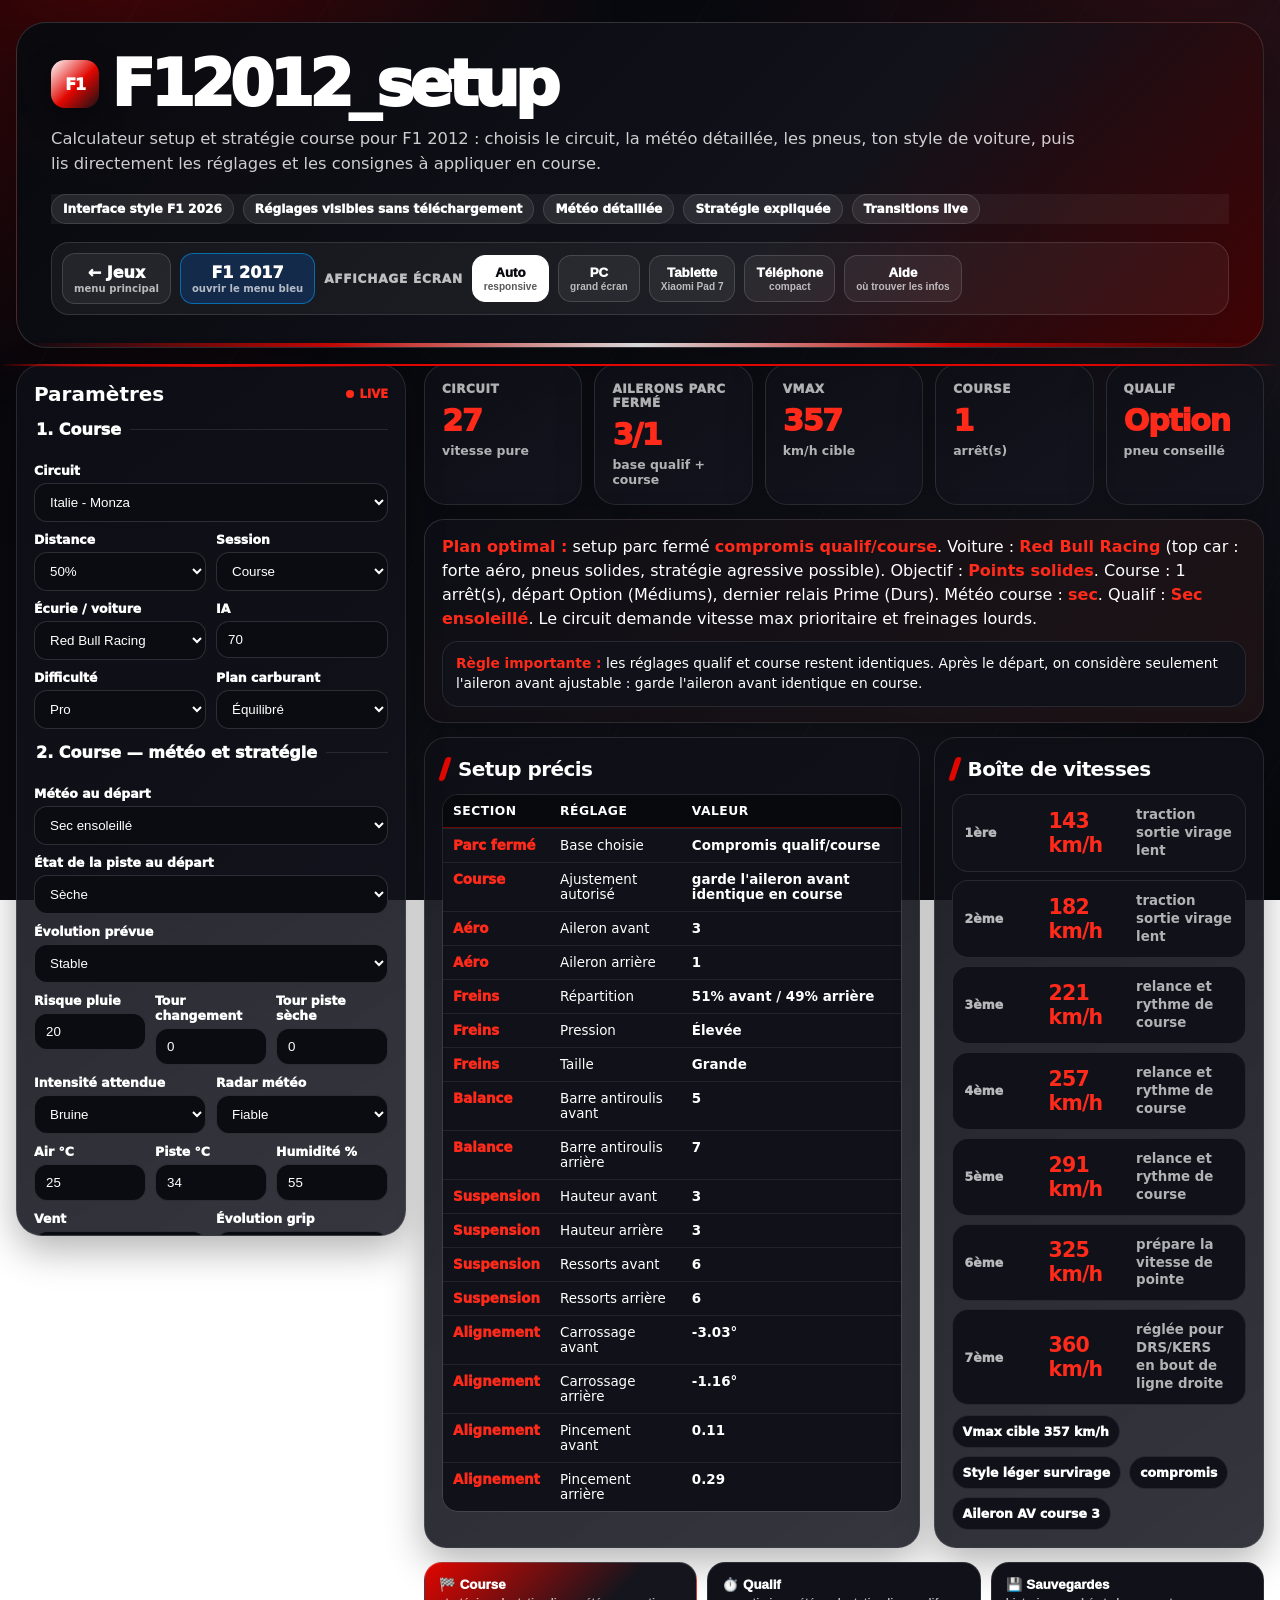
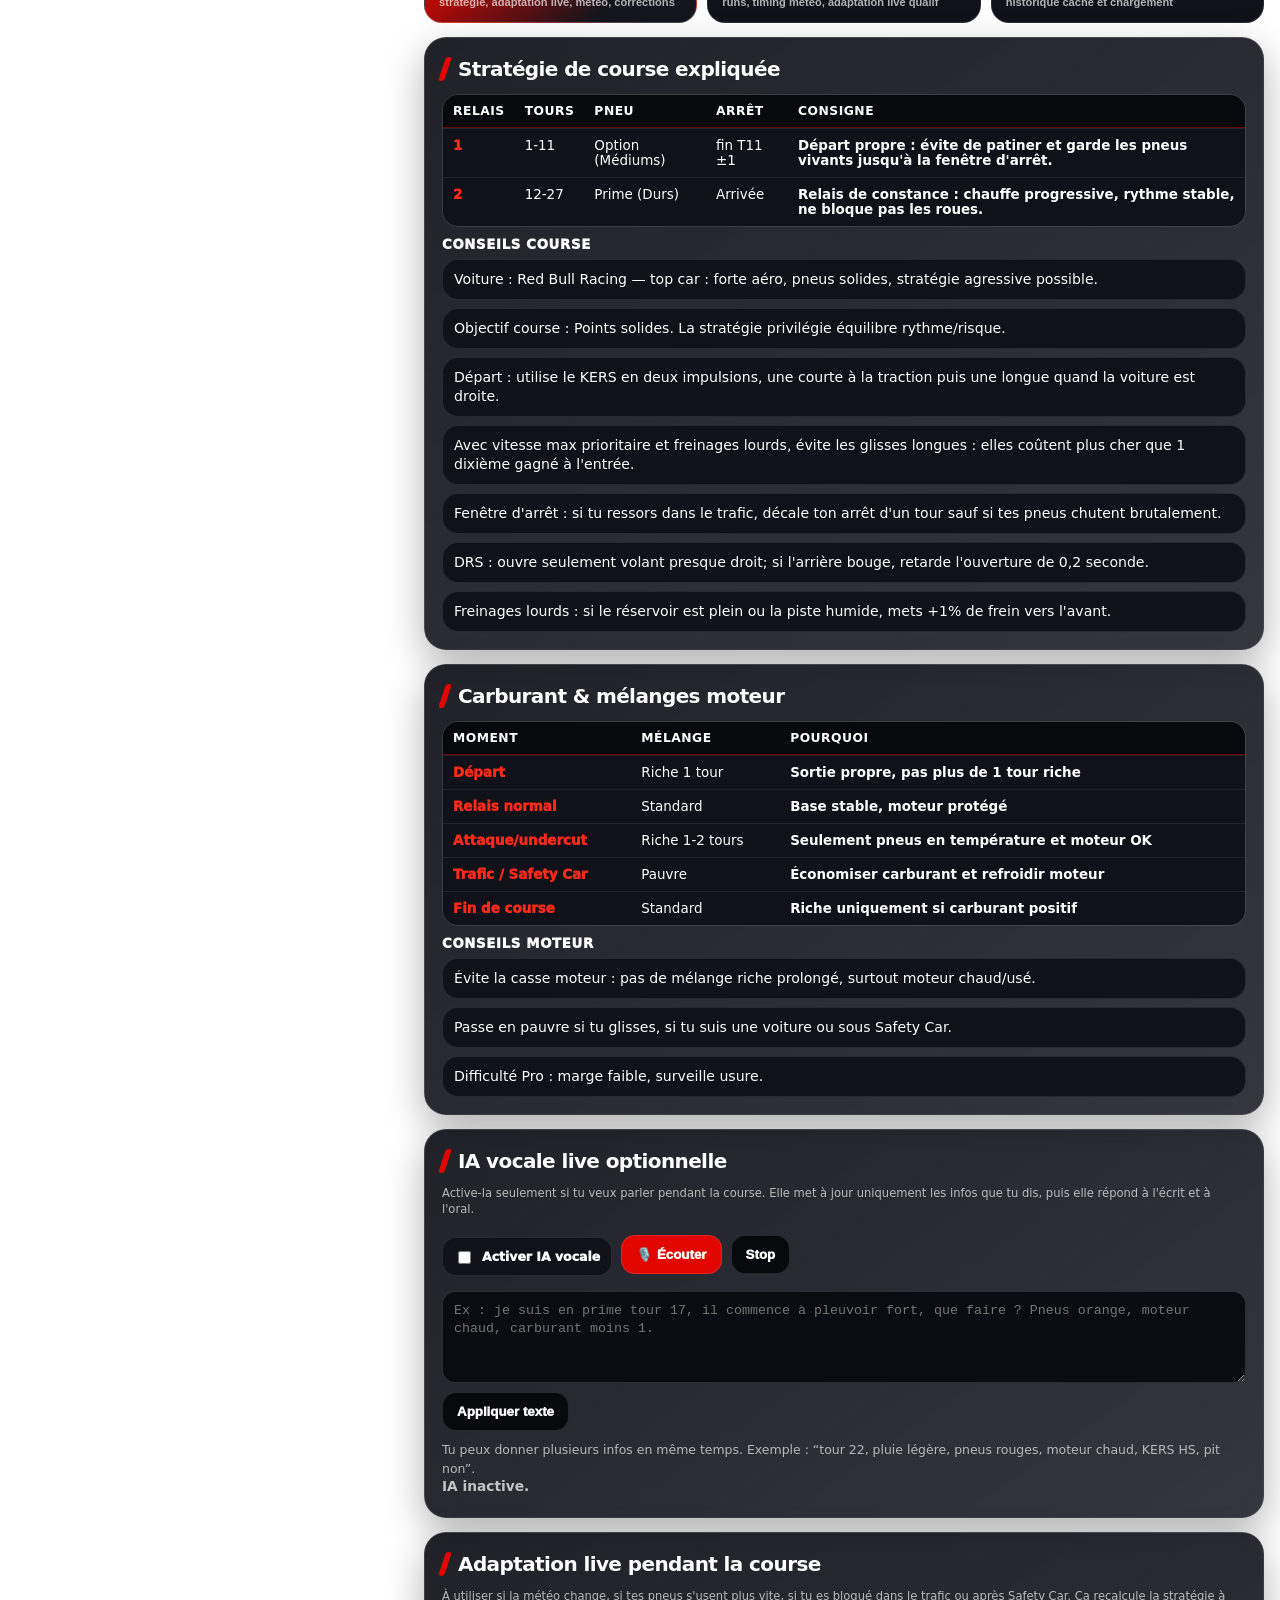
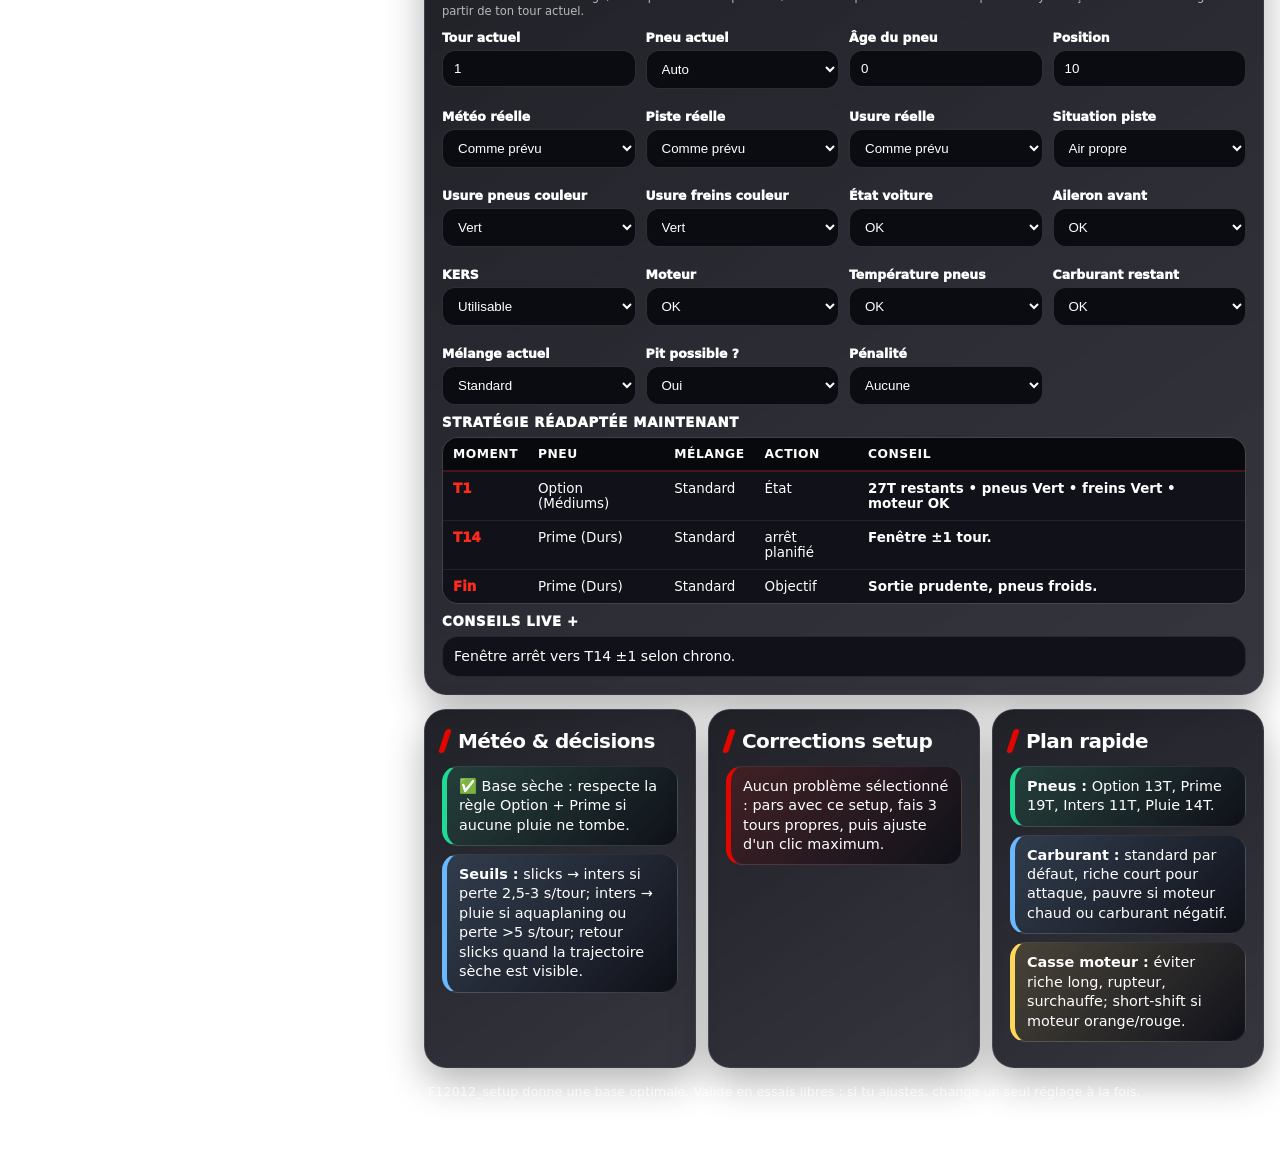
==== f1-2012.html @ 9369f11e "Add F1 2017 setup menu and game selector Co-authored-by: arena-agent <297053741+arena-agent@users.no" ====
<!doctype html>
<html lang="fr">
<head>
  <meta charset="utf-8" />
  <meta name="viewport" content="width=device-width, initial-scale=1" />
  <title>F12012_setup</title>
  <style>
    :root{
      --f1-red:#e10600;--f1-red-2:#ff1e00;--f1-black:#15151e;--f1-carbon:#1f2029;
      --f1-silver:#f3f4f6;--f1-white:#ffffff;--f1-ink:#15151e;--f1-muted:#69707d;
      --f1-blue:#00a3ff;--f1-green:#00d084;--f1-yellow:#ffd23f;--line:rgba(21,21,30,.13);
      --shadow:0 24px 70px rgba(21,21,30,.14);--radius:22px;
    }
    *{box-sizing:border-box}
    html{scroll-behavior:smooth}
    body{
      margin:0;font-family:Inter,ui-sans-serif,system-ui,"Segoe UI",Arial,sans-serif;color:var(--f1-ink);
      background:
        radial-gradient(circle at 10% 0%,rgba(225,6,0,.20),transparent 34rem),
        radial-gradient(circle at 100% 8%,rgba(0,163,255,.10),transparent 28rem),
        linear-gradient(180deg,#fbfbfc 0%,#f2f3f6 48%,#ffffff 100%);
      overflow-x:hidden;
    }
    body:before{
      content:"";position:fixed;inset:0;pointer-events:none;z-index:-1;opacity:.45;
      background-image:linear-gradient(120deg,transparent 0 45%,rgba(21,21,30,.04) 45% 45.8%,transparent 45.8% 100%);
      background-size:140px 140px;animation:gridShift 18s linear infinite;
    }
    @keyframes gridShift{to{background-position:280px 140px}}
    @keyframes fadeUp{from{opacity:0;transform:translateY(16px)}to{opacity:1;transform:translateY(0)}}
    @keyframes redSweep{0%{transform:translateX(-110%) skewX(-18deg)}55%,100%{transform:translateX(210%) skewX(-18deg)}}
    @keyframes pulseGlow{0%,100%{box-shadow:0 0 0 rgba(225,6,0,0)}50%{box-shadow:0 0 38px rgba(225,6,0,.25)}}
    header{max-width:1420px;margin:22px auto 16px;padding:0 16px;animation:fadeUp .55s ease both}
    .hero{
      position:relative;overflow:hidden;border-radius:30px;padding:32px 34px;color:#fff;background:
        linear-gradient(135deg,rgba(21,21,30,.99),rgba(31,32,41,.96) 52%,rgba(225,6,0,.94));
      border:1px solid rgba(255,255,255,.16);box-shadow:var(--shadow);
    }
    .hero:before{content:"";position:absolute;top:-40%;bottom:-40%;width:34%;left:0;background:linear-gradient(90deg,transparent,rgba(255,255,255,.18),transparent);animation:redSweep 5s ease-in-out infinite}
    .hero:after{content:"";position:absolute;inset:auto 24px 20px auto;width:260px;height:86px;border-radius:999px;background:rgba(255,255,255,.07);filter:blur(12px)}
    .title-line{display:flex;align-items:center;gap:12px;flex-wrap:wrap;position:relative;z-index:1}
    .logo-mark{width:48px;height:48px;border-radius:14px;background:linear-gradient(135deg,#fff,var(--f1-red));display:grid;place-items:center;color:var(--f1-black);font-weight:1000;letter-spacing:-.08em;box-shadow:0 10px 26px rgba(0,0,0,.25)}
    h1{margin:0;font-size:clamp(2rem,5vw,4.4rem);letter-spacing:-.075em;line-height:.92;font-weight:1000}
    .hero p{position:relative;z-index:1;margin:12px 0 0;max-width:1030px;color:rgba(255,255,255,.78);line-height:1.55;font-size:1.02rem}
    .badges{position:relative;z-index:1;display:flex;gap:9px;flex-wrap:wrap;margin-top:18px}.badge{padding:7px 11px;border-radius:999px;background:rgba(255,255,255,.10);border:1px solid rgba(255,255,255,.18);font-size:.76rem;font-weight:950;backdrop-filter:blur(10px)}.screen-controls{position:relative;z-index:1;display:flex;align-items:center;gap:9px;flex-wrap:wrap;margin-top:18px;padding:10px;border-radius:18px;background:rgba(255,255,255,.08);border:1px solid rgba(255,255,255,.16);backdrop-filter:blur(12px)}.screen-label{font-size:.76rem;font-weight:1000;color:rgba(255,255,255,.72);text-transform:uppercase;letter-spacing:.06em}.screen-btn{border:1px solid rgba(255,255,255,.18);background:rgba(255,255,255,.10);color:#fff;border-radius:13px;padding:9px 11px;font-weight:1000;cursor:pointer;transition:transform .2s ease,background .2s ease,border-color .2s ease}.screen-btn:hover{transform:translateY(-2px);background:rgba(255,255,255,.18)}.screen-btn.active{background:#fff;color:var(--f1-black);border-color:#fff}.screen-btn small{display:block;font-size:.63rem;font-weight:850;color:inherit;opacity:.68;margin-top:1px}
    main{max-width:1420px;margin:0 auto 42px;padding:0 16px;display:grid;grid-template-columns:390px 1fr;gap:18px}
    aside,.card{background:rgba(255,255,255,.86);border:1px solid var(--line);box-shadow:0 18px 48px rgba(21,21,30,.08);backdrop-filter:blur(18px);animation:fadeUp .65s ease both}
    aside{border-radius:26px;padding:17px;position:sticky;top:14px;align-self:start;max-height:calc(100vh - 28px);overflow:auto;scrollbar-width:thin}
    .aside-head{display:flex;align-items:center;justify-content:space-between;gap:10px;margin-bottom:8px}.aside-head h2{margin:0;font-size:1.25rem}.live-dot{display:inline-flex;align-items:center;gap:6px;font-size:.72rem;font-weight:1000;color:var(--f1-red)}.live-dot:before{content:"";width:8px;height:8px;border-radius:50%;background:var(--f1-red);animation:pulseGlow 1.4s ease infinite}
    fieldset{border:0;border-top:1px solid var(--line);margin:14px 0 0;padding:14px 0 0}legend{font-weight:1000;padding-right:9px;color:var(--f1-black)}
    label{display:block;font-size:.78rem;font-weight:950;margin:10px 0 5px;color:#2d2f39}.hint{font-size:.72rem;color:var(--f1-muted);margin-top:5px;line-height:1.35}
    select,textarea,input[type=number],input[type=text],input[type=range]{width:100%;border:1px solid var(--line);background:#fff;color:var(--f1-ink);border-radius:13px;padding:10px 11px;outline:none;transition:border-color .2s,box-shadow .2s,transform .2s}
    select:focus,input:focus{border-color:var(--f1-red);box-shadow:0 0 0 4px rgba(225,6,0,.10)}
    select:hover,textarea:hover,input[type=number]:hover,input[type=text]:hover{transform:translateY(-1px)}
    input[type=range]{padding:0;accent-color:var(--f1-red)}input[type=checkbox]{accent-color:var(--f1-red);transform:translateY(1px)}
    .row2{display:grid;grid-template-columns:1fr 1fr;gap:10px}.row3{display:grid;grid-template-columns:1fr 1fr 1fr;gap:9px}.checkline{display:flex;gap:8px;align-items:flex-start;margin:7px 0;font-weight:700;color:#3d414e}.content{display:grid;gap:14px}.metrics{display:grid;grid-template-columns:repeat(5,minmax(0,1fr));gap:12px}.card{border-radius:var(--radius);padding:17px;transition:transform .28s ease,box-shadow .28s ease,border-color .28s ease}.card:hover{transform:translateY(-3px);box-shadow:0 24px 62px rgba(21,21,30,.11);border-color:rgba(225,6,0,.22)}
    .metric{min-height:116px}.metric .k{font-size:.75rem;color:var(--f1-muted);font-weight:1000;text-transform:uppercase;letter-spacing:.04em}.metric .v{font-size:2.15rem;line-height:1;margin-top:10px;color:var(--f1-red);font-weight:1000;letter-spacing:-.05em}.metric .s{font-size:.78rem;color:var(--f1-muted);margin-top:6px;font-weight:800}
    h2.section-title{display:flex;align-items:center;gap:10px;margin:2px 0 13px;font-size:1.25rem;letter-spacing:-.03em}.slash{height:24px;width:6px;border-radius:99px;background:var(--f1-red);transform:skewX(-18deg)}
    .summary{border-radius:20px;padding:15px 17px;background:linear-gradient(135deg,#ffffff,#fff5f4);border:1px solid rgba(225,6,0,.18);box-shadow:0 14px 38px rgba(225,6,0,.08);line-height:1.5}.summary b{color:var(--f1-red)}
    .two-col{display:grid;grid-template-columns:1.2fr .8fr;gap:14px}.three-col{display:grid;grid-template-columns:repeat(3,1fr);gap:12px}
    table{width:100%;border-collapse:separate;border-spacing:0;overflow:hidden;border-radius:16px;border:1px solid var(--line);font-size:.9rem}th{background:var(--f1-black);color:#fff;text-align:left;padding:11px 12px;font-size:.77rem;text-transform:uppercase;letter-spacing:.04em}td{background:#fff;padding:11px 12px;border-top:1px solid var(--line);vertical-align:top}td:last-child{font-weight:900}.section-cell{font-weight:1000;color:var(--f1-red)}
    .gear-list{display:grid;gap:8px}.gear-line{display:grid;grid-template-columns:74px 1fr 1.25fr;gap:10px;align-items:center;padding:11px 12px;border-radius:16px;background:linear-gradient(90deg,#fff,#f8f8fa);border:1px solid var(--line);transition:transform .22s ease,border-color .22s ease}.gear-line:hover{transform:translateX(5px);border-color:rgba(225,6,0,.28)}.gear-line .rapport{font-size:.78rem;color:var(--f1-muted);font-weight:1000}.gear-line b{font-size:1.28rem;color:var(--f1-red);letter-spacing:-.04em}.gear-line small{color:var(--f1-muted);font-weight:850;line-height:1.35}.parc-note{margin-top:10px;padding:12px 13px;border-radius:16px;background:#fff5f4;border:1px solid rgba(225,6,0,.18);font-size:.86rem;line-height:1.45}.parc-note b{color:var(--f1-red)}
    .box{border-radius:16px;padding:12px 14px;margin:8px 0;line-height:1.45;border:1px solid transparent}.ok{background:#ecfdf5;border-color:rgba(0,208,132,.22);border-left:5px solid var(--f1-green)}.warn{background:#fff8e5;border-color:rgba(255,210,63,.35);border-left:5px solid var(--f1-yellow)}.danger{background:#fff1f2;border-color:rgba(225,6,0,.18);border-left:5px solid var(--f1-red)}.info{background:#eef7ff;border-color:rgba(0,163,255,.18);border-left:5px solid var(--f1-blue)}
    .pill-row{display:flex;flex-wrap:wrap;gap:8px;margin-top:10px}.pill{display:inline-flex;align-items:center;gap:7px;padding:8px 10px;border-radius:999px;background:#fff;border:1px solid var(--line);font-size:.78rem;font-weight:1000}.phrase-list{display:grid;gap:8px}.phrase{padding:12px 13px;border-radius:16px;background:#fff;border:1px solid var(--line);line-height:1.45;transition:transform .22s ease}.phrase:hover{transform:translateX(4px);border-color:rgba(225,6,0,.28)}.mini-title{font-size:.83rem;color:var(--f1-muted);font-weight:1000;text-transform:uppercase;letter-spacing:.05em;margin:12px 0 8px}.btn-row{display:flex;flex-wrap:wrap;gap:9px;margin:12px 0}.btn{border:0;border-radius:14px;padding:11px 14px;background:var(--f1-black);color:#fff;font-weight:1000;cursor:pointer;transition:transform .2s ease,box-shadow .2s ease,background .2s ease}.btn:hover{transform:translateY(-2px);box-shadow:0 12px 28px rgba(21,21,30,.18)}.btn-red{background:var(--f1-red)}.btn-light{background:#fff;color:var(--f1-black);border:1px solid var(--line)}.history-list{display:grid;gap:9px;margin-top:10px}.history-item{display:grid;grid-template-columns:1fr auto;gap:10px;align-items:center;padding:12px 13px;border-radius:16px;background:#fff;border:1px solid var(--line);transition:transform .22s ease,border-color .22s ease}.history-item:hover{transform:translateX(4px);border-color:rgba(225,6,0,.28)}.history-title{font-weight:1000}.history-meta{font-size:.76rem;color:var(--f1-muted);margin-top:3px}.history-actions{display:flex;gap:7px;flex-wrap:wrap}.mini-btn{border:1px solid var(--line);background:#fff;border-radius:11px;padding:8px 10px;font-weight:950;cursor:pointer}.mini-btn:hover{border-color:rgba(225,6,0,.35);color:var(--f1-red)}.save-status{min-height:20px;font-size:.82rem;font-weight:900;color:var(--f1-green)}.live-grid{display:grid;grid-template-columns:repeat(4,1fr);gap:10px}.footer{color:var(--f1-muted);font-size:.8rem;padding:2px 4px 18px}.hide{display:none!important}
    body.screen-tablet header,body.screen-tablet main{max-width:980px}body.screen-tablet main{grid-template-columns:320px 1fr}body.screen-tablet aside{top:10px}body.screen-tablet .metrics{grid-template-columns:repeat(2,1fr)}body.screen-tablet .two-col,body.screen-tablet .three-col{grid-template-columns:1fr}body.screen-tablet .live-grid{grid-template-columns:1fr 1fr}body.screen-tablet table{display:block;overflow-x:auto}body.screen-phone header,body.screen-phone main{max-width:430px}body.screen-phone header{margin-top:10px;padding:0 9px}body.screen-phone .hero{border-radius:22px;padding:22px 18px}body.screen-phone h1{font-size:2.2rem}body.screen-phone .hero p{font-size:.92rem}body.screen-phone main{grid-template-columns:1fr;padding:0 9px;gap:12px}body.screen-phone aside{position:static;max-height:none;border-radius:22px;padding:13px}body.screen-phone .metrics{grid-template-columns:1fr}body.screen-phone .row2,body.screen-phone .row3,body.screen-phone .live-grid{grid-template-columns:1fr}body.screen-phone .two-col,body.screen-phone .three-col{grid-template-columns:1fr}body.screen-phone table{display:block;overflow-x:auto}body.screen-phone .gear-line{grid-template-columns:58px 1fr}body.screen-phone .gear-line small{grid-column:1 / -1}body.screen-phone .screen-controls{align-items:stretch}body.screen-phone .screen-btn{flex:1 1 46%}@media(max-width:1120px){main{grid-template-columns:1fr}aside{position:static;max-height:none}.metrics{grid-template-columns:repeat(2,1fr)}.two-col,.three-col{grid-template-columns:1fr}.gear-line{grid-template-columns:62px 1fr}.live-grid{grid-template-columns:1fr 1fr}.history-item{grid-template-columns:1fr}}


    /* === Smooth F1-inspired performance skin: noir/carbone + accents rouges maîtrisés === */
    :root{
      --f1-red:#e10600;--f1-red-2:#ff2a1a;--f1-black:#07080d;--f1-carbon:#12131b;
      --f1-silver:#d7dbe6;--f1-white:#ffffff;--f1-ink:#ffffff;--f1-muted:rgba(255,255,255,.70);
      --f1-blue:#6ab8ff;--f1-green:#20d994;--f1-yellow:#ffd75a;--line:rgba(255,255,255,.12);
      --shadow:0 14px 38px rgba(0,0,0,.30);--radius:22px;
    }
    *{scrollbar-color:rgba(255,255,255,.30) rgba(255,255,255,.06)}
    body{
      color:#fff;
      background:
        radial-gradient(circle at 10% -8%,rgba(225,6,0,.28),transparent 30rem),
        radial-gradient(circle at 92% 0%,rgba(225,6,0,.12),transparent 28rem),
        linear-gradient(135deg,#05060a 0%,#0b0c12 44%,#14151d 72%,#07080d 100%);
      background-attachment:fixed;
    }
    body:before{
      z-index:0;opacity:.14;animation:none;
      background:
        linear-gradient(120deg,transparent 0 46%,rgba(255,255,255,.08) 46.4% 46.8%,transparent 47.2%),
        linear-gradient(90deg,rgba(225,6,0,.08),transparent 38%,rgba(0,0,0,.16));
      background-size:190px 190px,100% 100%;
    }
    body:after{display:none!important;content:none!important}
    header,main{position:relative;z-index:1}
    header,aside,.card{animation:none!important}
    .hero{
      background:linear-gradient(135deg,rgba(8,9,14,.98),rgba(18,19,27,.96) 62%,rgba(70,0,0,.88));
      border:1px solid rgba(255,255,255,.14);
      box-shadow:0 18px 48px rgba(0,0,0,.34);
    }
    .hero:before{animation:none!important;top:auto;left:0;right:0;bottom:0;width:100%;height:4px;background:linear-gradient(90deg,transparent,#e10600,#fff,#e10600,transparent);opacity:.85;transform:none!important}
    .hero:after{display:none}
    .hero p{color:rgba(255,255,255,.80)}
    h1{color:#fff;text-shadow:none}.logo-mark{background:linear-gradient(135deg,#fff,#e10600 54%,#111217);color:#fff;box-shadow:0 10px 28px rgba(0,0,0,.34)}
    .badges,.screen-controls{background:rgba(255,255,255,.05);border-color:rgba(255,255,255,.12);backdrop-filter:none}.badge{background:rgba(255,255,255,.07);border-color:rgba(255,255,255,.12);backdrop-filter:none}.screen-btn{background:rgba(255,255,255,.06);border-color:rgba(255,255,255,.14);color:#fff}.screen-btn.active{background:#fff;color:#08090d;border-color:#fff}
    aside,.card{
      color:#fff;background:linear-gradient(145deg,rgba(14,15,22,.92),rgba(20,21,30,.86));
      border:1px solid rgba(255,255,255,.11);box-shadow:var(--shadow);backdrop-filter:none;overflow:hidden;
    }
    .card:hover{transform:none;box-shadow:0 16px 42px rgba(0,0,0,.34);border-color:rgba(255,255,255,.16)}
    .card:before,aside:before{content:"";position:absolute;inset:0 0 auto 0;height:2px;background:linear-gradient(90deg,transparent,rgba(225,6,0,.88),transparent);pointer-events:none}
    .aside-head h2,legend,label,h2.section-title,.mini-title,.history-title{color:#fff}.hint,.metric .k,.metric .s,.history-meta,.footer,.gear-line small{color:rgba(255,255,255,.68)}.checkline{color:rgba(255,255,255,.84)}
    fieldset{border-top-color:rgba(255,255,255,.10)}
    select,textarea,input[type=number],input[type=text],input[type=range]{background:#0b0c12;color:#fff;border-color:rgba(255,255,255,.14);box-shadow:none}
    select option{background:#0b0c12;color:#fff}input::placeholder{color:rgba(255,255,255,.45)}select:focus,input:focus{border-color:rgba(225,6,0,.75);box-shadow:0 0 0 3px rgba(225,6,0,.14)}select:hover,textarea:hover,input[type=number]:hover,input[type=text]:hover{transform:none}
    .metric .v{color:#ff2a1a;text-shadow:none}.summary{color:#fff;background:linear-gradient(135deg,rgba(14,15,22,.94),rgba(33,20,22,.82));border-color:rgba(255,255,255,.12);box-shadow:var(--shadow)}.summary b,.section-cell,.gear-line b,.parc-note b{color:#ff2a1a}
    table{border-color:rgba(255,255,255,.10)}th{background:#08090d;color:#fff;border-bottom:1px solid rgba(225,6,0,.45)}td{background:#101119;color:#fff;border-top:1px solid rgba(255,255,255,.08)}td:last-child{color:#fff}
    .gear-line,.phrase,.history-item,.pill,.mini-btn,.parc-note{background:#101119;border-color:rgba(255,255,255,.10);color:#fff}.gear-line:hover,.phrase:hover,.history-item:hover{transform:none;border-color:rgba(225,6,0,.30);box-shadow:none}
    .box{color:#fff;background:#101119;border-color:rgba(255,255,255,.10)}.ok{background:linear-gradient(135deg,rgba(32,217,148,.14),#101119);border-left-color:var(--f1-green)}.warn{background:linear-gradient(135deg,rgba(255,215,90,.14),#101119);border-left-color:var(--f1-yellow)}.danger{background:linear-gradient(135deg,rgba(225,6,0,.15),#101119);border-left-color:var(--f1-red)}.info{background:linear-gradient(135deg,rgba(106,184,255,.14),#101119);border-left-color:var(--f1-blue)}
    .btn{background:#08090d;border:1px solid rgba(255,255,255,.12);box-shadow:none}.btn:hover{transform:none;box-shadow:none}.btn-red{background:#e10600}.btn-light{background:#fff;color:#08090d}.mini-btn{background:#11121a}.mini-btn:hover{color:#fff;border-color:rgba(225,6,0,.35)}
    .live-dot{color:#ff2a1a}.live-dot:before{background:#ff2a1a;animation:none!important}.slash{background:#e10600}.save-status{color:#20d994}
    aside{overflow-y:auto!important;overflow-x:hidden!important;scrollbar-width:thin}
    aside::-webkit-scrollbar{width:8px}
    aside::-webkit-scrollbar-track{background:rgba(255,255,255,.05);border-radius:999px}
    aside::-webkit-scrollbar-thumb{background:rgba(255,255,255,.22);border-radius:999px}
    aside::-webkit-scrollbar-thumb:hover{background:rgba(225,6,0,.45)}
    .section-tabs{display:grid;grid-template-columns:repeat(3,1fr);gap:10px}
    .detail-tab{border:1px solid rgba(255,255,255,.12);background:#101119;color:#fff;border-radius:18px;padding:14px;text-align:left;cursor:pointer;font-weight:1000;transition:border-color .18s ease,background .18s ease}
    .detail-tab:hover{border-color:rgba(225,6,0,.35)}
    .detail-tab.active{background:linear-gradient(135deg,#e10600,#14151d 68%);border-color:rgba(255,255,255,.20)}
    .detail-tab small{display:block;margin-top:4px;color:rgba(255,255,255,.68);font-weight:800}
    .detail-section{display:grid;gap:14px}
    .detail-section.hidden{display:none}
    .help-modal{position:fixed;inset:0;z-index:50;display:grid;place-items:center;padding:18px;background:rgba(0,0,0,.64)}
    .help-modal.hidden{display:none}
    .help-panel{width:min(980px,96vw);max-height:88vh;overflow:auto;border-radius:24px;background:#0e0f16;border:1px solid rgba(255,255,255,.16);box-shadow:0 28px 90px rgba(0,0,0,.55);padding:18px}
    .help-head{display:flex;align-items:center;justify-content:space-between;gap:12px;margin-bottom:12px}.help-head h2{margin:0;color:#fff}.help-close{border:1px solid rgba(255,255,255,.14);background:#151620;color:#fff;border-radius:12px;padding:9px 12px;font-weight:1000;cursor:pointer}
    .help-tabs{display:flex;flex-wrap:wrap;gap:8px;margin-bottom:12px}.help-tab{border:1px solid rgba(255,255,255,.12);background:#101119;color:#fff;border-radius:999px;padding:9px 11px;font-weight:950;cursor:pointer}.help-tab.active{background:#e10600;border-color:#e10600}
    .help-content{display:grid;gap:10px}.help-content h3{margin:6px 0;color:#fff}.help-content ul{margin:0;padding-left:20px}.help-content li{margin:7px 0;color:rgba(255,255,255,.84);line-height:1.45}
    @keyframes bgFlow{0%{background-position:0 0,0 0}100%{background-position:220px 140px,0 0}}
    body:before{animation:bgFlow 26s linear infinite!important}
    table{font-size:.84rem}th,td{padding:9px 10px}.phrase{padding:10px 11px;font-size:.88rem;line-height:1.35}.box{padding:10px 12px;font-size:.9rem;line-height:1.35}.mini-title{margin:10px 0 7px}.metric{min-height:98px}.metric .v{font-size:1.9rem}
    .voice-controls{display:flex;flex-wrap:wrap;gap:9px;align-items:center;margin:10px 0}.voice-toggle{display:flex;gap:8px;align-items:center;padding:9px 11px;border-radius:14px;background:#101119;border:1px solid rgba(255,255,255,.10);font-weight:950}.voice-input{flex:1 1 100%;min-height:92px;resize:vertical;line-height:1.35}.voice-status{min-height:22px;color:rgba(255,255,255,.72);font-size:.86rem;font-weight:800}.voice-log{display:grid;gap:8px}.voice-msg{padding:10px 11px;border-radius:14px;background:#101119;border:1px solid rgba(255,255,255,.10);font-size:.9rem;line-height:1.35}.voice-msg b{color:#ff2a1a}.voice-examples{font-size:.78rem;color:rgba(255,255,255,.66);line-height:1.45}
    .game-nav{text-decoration:none;display:inline-block;text-align:center}.game-nav-blue{border-color:rgba(0,163,255,.55);background:rgba(0,112,255,.20)}
    @media (prefers-reduced-motion: reduce){*,*::before,*::after{animation:none!important;transition:none!important;scroll-behavior:auto!important}}

  </style>
</head>
<body>
<header>
  <div class="hero">
    <div class="title-line"><div class="logo-mark">F1</div><h1>F12012_setup</h1></div>
    <p>Calculateur setup et stratégie course pour F1 2012 : choisis le circuit, la météo détaillée, les pneus, ton style de voiture, puis lis directement les réglages et les consignes à appliquer en course.</p>
    <div class="badges"><span class="badge">Interface style F1 2026</span><span class="badge">Réglages visibles sans téléchargement</span><span class="badge">Météo détaillée</span><span class="badge">Stratégie expliquée</span><span class="badge">Transitions live</span></div>
    <div class="screen-controls" id="screenControls">
      <a class="screen-btn game-nav" href="index.html">← Jeux<small>menu principal</small></a>
      <a class="screen-btn game-nav game-nav-blue" href="f1-2017.html">F1 2017<small>ouvrir le menu bleu</small></a>
      <span class="screen-label">Affichage écran</span>
      <button class="screen-btn" type="button" data-screen="auto">Auto<small>responsive</small></button>
      <button class="screen-btn" type="button" data-screen="pc">PC<small>grand écran</small></button>
      <button class="screen-btn" type="button" data-screen="tablet">Tablette<small>Xiaomi Pad 7</small></button>
      <button class="screen-btn" type="button" data-screen="phone">Téléphone<small>compact</small></button>
      <button class="screen-btn" id="helpOpen" type="button">Aide<small>où trouver les infos</small></button>
    </div>
  </div>
</header>
<main>
  <aside>
    <div class="aside-head"><h2>Paramètres</h2><span class="live-dot">LIVE</span></div>
    <fieldset><legend>1. Course</legend>
      <label for="circuit">Circuit</label><select id="circuit"></select>
      <div class="row2"><div><label for="distance">Distance</label><select id="distance"><option value="25">25%</option><option value="50" selected>50%</option><option value="100">100%</option></select></div><div><label for="session">Session</label><select id="session"><option>Course</option><option>Qualif + Course</option><option>Carrière</option><option>En ligne</option></select></div></div>
      <div class="row2"><div><label for="team">Écurie / voiture</label><select id="team"><option>Red Bull Racing</option><option>McLaren</option><option>Ferrari</option><option>Mercedes AMG</option><option>Lotus F1 Team</option><option>Force India</option><option>Sauber</option><option>Toro Rosso</option><option>Williams</option><option>Caterham</option><option>HRT</option><option>Marussia</option></select></div><div><label for="ai">IA</label><input id="ai" type="number" min="0" max="110" value="70"></div></div>
      <div class="row2"><div><label for="difficulty">Difficulté</label><select id="difficulty"><option>Facile</option><option>Intermédiaire</option><option selected>Pro</option><option>Légende</option></select></div><div><label for="fuelPlanMode">Plan carburant</label><select id="fuelPlanMode"><option>Équilibré</option><option>Attaque départ</option><option>Économie carburant</option><option>Attaque fin de course</option></select></div></div>
    </fieldset>
    <fieldset><legend>2. Course — météo et stratégie</legend>
      <label for="weather">Météo au départ</label><select id="weather"><option>Sec ensoleillé</option><option>Sec couvert</option><option>Variable / menaçant</option><option>Bruine</option><option>Pluie légère</option><option>Pluie moyenne</option><option>Pluie forte</option></select>
      <label for="trackState">État de la piste au départ</label><select id="trackState"><option>Sèche</option><option>Verte / froide</option><option>Humide hors trajectoire</option><option>Humide</option><option>Très humide</option><option>Détrempée</option></select>
      <label for="evolution">Évolution prévue</label><select id="evolution"><option>Stable</option><option>Pluie arrive</option><option>Pluie s'intensifie</option><option>Pluie faiblit</option><option>Pluie s'arrête</option><option>Séchage progressif</option><option>Averses intermittentes</option></select>
      <div class="row3"><div><label for="rain">Risque pluie</label><input id="rain" type="number" min="0" max="100" value="20"></div><div><label for="changeLap">Tour changement</label><input id="changeLap" type="number" min="0" value="0"></div><div><label for="dryLap">Tour piste sèche</label><input id="dryLap" type="number" min="0" value="0"></div></div>
      <div class="row2"><div><label for="intensity">Intensité attendue</label><select id="intensity"><option>Bruine</option><option>Pluie légère</option><option>Pluie moyenne</option><option>Pluie forte</option></select></div><div><label for="radar">Radar météo</label><select id="radar"><option>Fiable</option><option>Incertain</option><option>Averses locales</option><option>Fort risque Safety Car</option></select></div></div>
      <div class="row3"><div><label for="air">Air °C</label><input id="air" type="number" min="5" max="45" value="25"></div><div><label for="track">Piste °C</label><input id="track" type="number" min="10" max="62" value="34"></div><div><label for="humidity">Humidité %</label><input id="humidity" type="number" min="0" max="100" value="55"></div></div>
      <div class="row2"><div><label for="wind">Vent</label><select id="wind"><option>Faible</option><option>Moyen</option><option>Fort / rafales</option></select></div><div><label for="trackEvolution">Évolution grip</label><select id="trackEvolution"><option>Normale</option><option>Se gomme vite</option><option>Piste sale</option><option>Se refroidit</option><option>Surchauffe pneus</option></select></div></div>
      <label for="raceObjective">Objectif de course</label><select id="raceObjective"><option>Victoire / attaque maximale</option><option>Podium</option><option selected>Points solides</option><option>Remonter le peloton</option><option>Finir sans risque</option><option>Économiser pneus et moteur</option></select>
    </fieldset>
    <fieldset><legend>3. Qualifs — météo et stratégie</legend>
      <label for="qualifFormat">Format qualif</label><select id="qualifFormat"><option>Q1 / Q2 / Q3</option><option>Session courte</option><option>Pas de qualif</option></select>
      <label for="setupPriority">Parc fermé — priorité du setup</label><select id="setupPriority"><option>Course prioritaire</option><option selected>Compromis qualif/course</option><option>Qualif prioritaire</option></select>
      <div class="hint">Le setup est identique entre qualif et course. Après le départ, seul l'aileron avant est considéré modifiable.</div>
      <label for="qWeather">Météo qualif</label><select id="qWeather"><option>Sec ensoleillé</option><option>Sec couvert</option><option>Variable / menaçant</option><option>Bruine</option><option>Pluie légère</option><option>Pluie moyenne</option><option>Pluie forte</option></select>
      <label for="qTrackState">État piste qualif</label><select id="qTrackState"><option>Sèche</option><option>Verte / froide</option><option>Humide hors trajectoire</option><option>Humide</option><option>Très humide</option><option>Détrempée</option></select>
      <label for="qEvolution">Évolution qualif</label><select id="qEvolution"><option>Stable</option><option>Pluie arrive</option><option>Pluie s'intensifie</option><option>Pluie faiblit</option><option>Pluie s'arrête</option><option>Séchage progressif</option><option>Averses intermittentes</option></select>
      <div class="row3"><div><label for="qRain">Risque pluie</label><input id="qRain" type="number" min="0" max="100" value="20"></div><div><label for="qTrack">Piste °C</label><input id="qTrack" type="number" min="10" max="62" value="34"></div><div><label for="qHumidity">Humidité %</label><input id="qHumidity" type="number" min="0" max="100" value="55"></div></div>
      <div class="row2"><div><label for="qTyreMode">Gestion pneus qualif</label><select id="qTyreMode"><option>Chrono maximum</option><option>Économiser un train</option><option>Départ course prioritaire</option></select></div><div><label for="qObjective">Objectif qualif</label><select id="qObjective"><option>Pole / meilleur chrono</option><option>Passer en sécurité</option><option>Préserver pneus course</option></select></div></div>
    </fieldset>
    <fieldset><legend>4. Pneus course</legend>
      <div class="row2"><div><label for="optionTyre">Option</label><select id="optionTyre"><option>Super-tendres</option><option>Tendres</option><option>Médiums</option><option>Durs</option></select></div><div><label for="primeTyre">Prime</label><select id="primeTyre"><option>Super-tendres</option><option>Tendres</option><option>Médiums</option><option>Durs</option></select></div></div>
      <div class="row2"><div><label for="startTyre">Pneu de départ course</label><select id="startTyre"><option>Auto</option><option>Option</option><option>Prime</option><option>Intermédiaires</option><option>Pluie</option></select></div><div><label for="wear">Usure course observée</label><select id="wear"><option>Faible</option><option selected>Normale</option><option>Forte</option><option>Très forte</option></select></div></div>
      <div class="row2"><div><label for="axis">Usure surtout</label><select id="axis"><option>Équilibrée</option><option>Avant</option><option>Arrière</option></select></div><div><label for="target">Objectif relais</label><select id="target"><option>Rythme pur</option><option selected>Équilibre</option><option>Économiser pneus</option></select></div></div>
    </fieldset>
    <fieldset><legend>5. Style voiture</legend>
      <label for="over">Survirage : <span id="overLabel"></span></label><input id="over" type="range" min="-3" max="3" value="1">
      <label for="aeroBias">Vitesse max ↔ Appui : <span id="aeroLabel"></span></label><input id="aeroBias" type="range" min="-5" max="5" value="0">
      <label for="aggr">Agressivité stratégie : <span id="aggrLabel"></span></label><input id="aggr" type="range" min="0" max="10" value="6">
      <label class="checkline"><input id="stableBraking" type="checkbox" checked> Je veux une voiture stable au freinage</label>
      <label class="checkline"><input id="abs" type="checkbox" checked> ABS activé</label>
      <label class="checkline"><input id="tc" type="checkbox" checked> Contrôle traction activé</label>
    </fieldset>
    <fieldset><legend>6. Problèmes à corriger</legend>
      <label class="checkline"><input class="problem" type="checkbox" value="Sous-virage entrée/milieu de virage"> Sous-virage entrée/milieu</label>
      <label class="checkline"><input class="problem" type="checkbox" value="Survirage en sortie"> Survirage en sortie</label>
      <label class="checkline"><input class="problem" type="checkbox" value="Arrière instable au freinage"> Arrière instable au freinage</label>
      <label class="checkline"><input class="problem" type="checkbox" value="Blocage roues avant"> Blocage roues avant</label>
      <label class="checkline"><input class="problem" type="checkbox" value="Manque de vitesse max"> Manque de vitesse max</label>
      <label class="checkline"><input class="problem" type="checkbox" value="Pneus arrière trop chauds"> Pneus arrière trop chauds</label>
      <label class="checkline"><input class="problem" type="checkbox" value="Pneus avant trop chauds"> Pneus avant trop chauds</label>
      <label class="checkline"><input class="problem" type="checkbox" value="Voiture molle / lente en changements d'appui"> Voiture molle</label>
    </fieldset>
  </aside>
  <section class="content">
    <div class="metrics" id="metrics"></div>
    <div class="summary" id="summary"></div>
    <div class="two-col">
      <div class="card"><h2 class="section-title"><span class="slash"></span>Setup précis</h2><div id="setupTable"></div></div>
      <div class="card"><h2 class="section-title"><span class="slash"></span>Boîte de vitesses</h2><div id="gearBox"></div><div class="pill-row" id="setupPills"></div></div>
    </div>
    <div class="section-tabs" id="detailTabs">
      <button class="detail-tab active" type="button" data-detail="course">🏁 Course<small>stratégie, adaptation live, météo, corrections</small></button>
      <button class="detail-tab" type="button" data-detail="qualif">⏱️ Qualif<small>runs, timing météo, adaptation live qualif</small></button>
      <button class="detail-tab" type="button" data-detail="saves">💾 Sauvegardes<small>historique caché et chargement</small></button>
    </div>
    <div id="courseSection" class="detail-section">
      <div class="card"><h2 class="section-title"><span class="slash"></span>Stratégie de course expliquée</h2><div id="strategyTable"></div><div class="mini-title">Conseils course</div><div class="phrase-list" id="racePhrases"></div></div>
      <div class="card"><h2 class="section-title"><span class="slash"></span>Carburant & mélanges moteur</h2><div id="fuelPlan"></div><div class="mini-title">Conseils moteur</div><div class="phrase-list" id="fuelPhrases"></div></div>
      <div class="card">
        <h2 class="section-title"><span class="slash"></span>IA vocale live optionnelle</h2>
        <div class="hint">Active-la seulement si tu veux parler pendant la course. Elle met à jour uniquement les infos que tu dis, puis elle répond à l'écrit et à l'oral.</div>
        <div class="voice-controls">
          <label class="voice-toggle"><input id="voiceEnabled" type="checkbox"> Activer IA vocale</label>
          <button class="btn btn-red" id="voiceListenBtn" type="button">🎙️ Écouter</button>
          <button class="btn" id="voiceStopBtn" type="button">Stop</button>
        </div>
        <div class="voice-controls">
          <textarea id="voiceText" class="voice-input" rows="3" placeholder="Ex : je suis en prime tour 17, il commence à pleuvoir fort, que faire ? Pneus orange, moteur chaud, carburant moins 1."></textarea>
          <button class="btn" id="voiceApplyBtn" type="button">Appliquer texte</button>
        </div>
        <div class="voice-examples">Tu peux donner plusieurs infos en même temps. Exemple : “tour 22, pluie légère, pneus rouges, moteur chaud, KERS HS, pit non”.</div>
        <div class="voice-status" id="voiceStatus">IA inactive.</div>
        <div class="voice-log" id="voiceLog"></div>
      </div>
      <div class="card">
        <h2 class="section-title"><span class="slash"></span>Adaptation live pendant la course</h2>
        <div class="hint">À utiliser si la météo change, si tes pneus s'usent plus vite, si tu es bloqué dans le trafic ou après Safety Car. Ça recalcule la stratégie à partir de ton tour actuel.</div>
        <div class="live-grid">
          <div><label for="liveLap">Tour actuel</label><input id="liveLap" type="number" min="1" value="1"></div>
          <div><label for="liveTyre">Pneu actuel</label><select id="liveTyre"><option>Auto</option><option>Option</option><option>Prime</option><option>Intermédiaires</option><option>Pluie</option></select></div>
          <div><label for="liveTyreAge">Âge du pneu</label><input id="liveTyreAge" type="number" min="0" value="0"></div>
          <div><label for="livePosition">Position</label><input id="livePosition" type="number" min="1" max="24" value="10"></div>
          <div><label for="liveWeather">Météo réelle</label><select id="liveWeather"><option>Comme prévu</option><option>Sec ensoleillé</option><option>Sec couvert</option><option>Variable / menaçant</option><option>Bruine</option><option>Pluie légère</option><option>Pluie moyenne</option><option>Pluie forte</option></select></div>
          <div><label for="liveTrackState">Piste réelle</label><select id="liveTrackState"><option>Comme prévu</option><option>Sèche</option><option>Verte / froide</option><option>Humide hors trajectoire</option><option>Humide</option><option>Très humide</option><option>Détrempée</option></select></div>
          <div><label for="liveWear">Usure réelle</label><select id="liveWear"><option>Comme prévu</option><option>Faible</option><option>Normale</option><option>Forte</option><option>Très forte</option></select></div>
          <div><label for="liveTraffic">Situation piste</label><select id="liveTraffic"><option>Air propre</option><option>Bloqué dans le trafic</option><option>Défense derrière</option><option>Safety Car / VSC</option></select></div>
          <div><label for="liveTyreColor">Usure pneus couleur</label><select id="liveTyreColor"><option>Vert</option><option>Jaune</option><option>Orange</option><option>Rouge</option></select></div>
          <div><label for="liveBrakeColor">Usure freins couleur</label><select id="liveBrakeColor"><option>Vert</option><option>Jaune</option><option>Orange</option><option>Rouge</option></select></div>
          <div><label for="liveCarState">État voiture</label><select id="liveCarState"><option>OK</option><option>Léger dégât</option><option>Instable</option><option>Dégât important</option></select></div>
          <div><label for="liveFrontWing">Aileron avant</label><select id="liveFrontWing"><option>OK</option><option>Léger dégât</option><option>Cassé côté gauche</option><option>Cassé côté droit</option><option>Très abîmé</option></select></div>
          <div><label for="liveKers">KERS</label><select id="liveKers"><option>Utilisable</option><option>Faible / intermittent</option><option>HS</option></select></div>
          <div><label for="liveEngine">Moteur</label><select id="liveEngine"><option>OK</option><option>Chaud</option><option>Usé</option><option>Critique</option></select></div>
          <div><label for="liveTyreTemp">Température pneus</label><select id="liveTyreTemp"><option>Froide</option><option selected>OK</option><option>Chaude</option><option>Surchauffe</option></select></div>
          <div><label for="liveFuelDelta">Carburant restant</label><select id="liveFuelDelta"><option>+2 tours ou plus</option><option selected>OK</option><option>Limite</option><option>-1 tour</option><option>-2 tours ou pire</option></select></div>
          <div><label for="liveFuelMix">Mélange actuel</label><select id="liveFuelMix"><option>Pauvre</option><option selected>Standard</option><option>Riche</option></select></div>
          <div><label for="liveCanPit">Pit possible ?</label><select id="liveCanPit"><option selected>Oui</option><option>Non</option></select></div>
          <div><label for="livePenalty">Pénalité</label><select id="livePenalty"><option>Aucune</option><option>Drive-through</option><option>Stop & Go</option><option>Temps ajouté</option></select></div>
        </div>
        <div class="mini-title">Stratégie réadaptée maintenant</div>
        <div id="liveStrategy"></div>
      </div>
      <div class="three-col">
        <div class="card"><h2 class="section-title"><span class="slash"></span>Météo & décisions</h2><div id="weatherAdvice"></div></div>
        <div class="card"><h2 class="section-title"><span class="slash"></span>Corrections setup</h2><div id="corrections"></div></div>
        <div class="card"><h2 class="section-title"><span class="slash"></span>Plan rapide</h2><div id="quickPlan"></div></div>
      </div>
    </div>
    <div id="qualifSection" class="detail-section hidden">
      <div class="card"><h2 class="section-title"><span class="slash"></span>Stratégie qualif expliquée</h2><div id="qualifTable"></div><div class="mini-title">Phrases à suivre en qualif</div><div class="phrase-list" id="qualifPhrases"></div></div>
      <div class="card">
        <h2 class="section-title"><span class="slash"></span>Adaptation live pendant les qualifs</h2>
        <div class="hint">Si la piste sèche, si la pluie arrive, si tu es limite élimination ou si le trafic change, cette section recalcule le timing du run qualif.</div>
        <div class="live-grid">
          <div><label for="liveQSession">Séance actuelle</label><select id="liveQSession"><option>Q1</option><option>Q2</option><option>Q3</option><option>Run court</option></select></div>
          <div><label for="liveQMinutes">Minutes restantes</label><input id="liveQMinutes" type="number" min="0" max="20" value="8"></div>
          <div><label for="liveQPosition">Position</label><input id="liveQPosition" type="number" min="1" max="24" value="10"></div>
          <div><label for="liveQStatus">Statut</label><select id="liveQStatus"><option>En sécurité</option><option>Limite élimination</option><option>Éliminé provisoire</option><option>Objectif pole</option></select></div>
          <div><label for="liveQWeather">Météo réelle qualif</label><select id="liveQWeather"><option>Comme prévu</option><option>Sec ensoleillé</option><option>Sec couvert</option><option>Variable / menaçant</option><option>Bruine</option><option>Pluie légère</option><option>Pluie moyenne</option><option>Pluie forte</option></select></div>
          <div><label for="liveQTrackState">Piste réelle qualif</label><select id="liveQTrackState"><option>Comme prévu</option><option>Sèche</option><option>Verte / froide</option><option>Humide hors trajectoire</option><option>Humide</option><option>Très humide</option><option>Détrempée</option></select></div>
          <div><label for="liveQTrend">Tendance piste</label><select id="liveQTrend"><option>Stable</option><option>Piste s'améliore</option><option>Pluie imminente</option><option>Drapeau jaune / trafic</option><option>Dernière chance</option></select></div>
          <div><label for="liveQTyres">Trains Option neufs</label><input id="liveQTyres" type="number" min="0" max="4" value="2"></div>
        </div>
        <div class="mini-title">Plan live qualif</div>
        <div id="liveQualifStrategy"></div>
      </div>
    </div>
    <div id="savesSection" class="detail-section hidden">
      <div class="card">
        <h2 class="section-title"><span class="slash"></span>Sauvegardes & historique</h2>
        <div class="hint">Cet onglet garde tes stratégies dans le navigateur. Rien à télécharger : tu peux sauvegarder, charger ou supprimer une stratégie directement ici.</div>
        <div class="btn-row">
          <input id="strategyName" type="text" placeholder="Nom de sauvegarde ex : Monza pluie T18" />
          <button class="btn btn-red" id="saveStrategyBtn" type="button">Sauvegarder la stratégie actuelle</button>
        </div>
        <div class="save-status" id="saveStatus"></div>
        <div class="mini-title">Historique sauvegardé sur ce navigateur</div>
        <div id="historyList" class="history-list"></div>
      </div>
    </div>
    <div class="footer">F12012_setup donne une base optimale. Valide en essais libres : si tu ajustes, change un seul réglage à la fois.</div>
  </section>
</main>
<div id="helpModal" class="help-modal hidden" aria-hidden="true">
  <div class="help-panel">
    <div class="help-head"><h2>❓ Aide — où trouver les infos dans F1 2012</h2><button class="help-close" id="helpClose" type="button">Fermer</button></div>
    <div class="help-tabs" id="helpTabs"></div>
    <div class="help-content" id="helpContent"></div>
  </div>
</div>
<script>
const circuits = {
  "Australie - Melbourne":{laps:58,profile:"mixte",fw:6,rw:7,top:322,stress:3,front:3,rear:3,brake:3,bump:2,kerb:2,over:2,pit:22,option:"Tendres",prime:"Médiums",notes:"stop-and-go avec traction importante en sortie de virage"},
  "Malaisie - Sepang":{laps:56,profile:"aéro chaud",fw:7,rw:7,top:326,stress:5,front:4,rear:4,brake:3,bump:2,kerb:2,over:3,pit:22.5,option:"Médiums",prime:"Durs",notes:"très chaud, pneus vite en température"},
  "Chine - Shanghai":{laps:56,profile:"mixte",fw:6,rw:6,top:331,stress:3,front:4,rear:3,brake:3,bump:1,kerb:1,over:3,pit:21.5,option:"Tendres",prime:"Médiums",notes:"longue ligne droite et virage 1 très dur pour l'avant"},
  "Bahreïn - Sakhir":{laps:57,profile:"traction",fw:6,rw:6,top:328,stress:4,front:3,rear:4,brake:4,bump:2,kerb:2,over:3,pit:22,option:"Tendres",prime:"Médiums",notes:"traction et freinage, attention aux pneus arrière"},
  "Espagne - Catalunya":{laps:66,profile:"aéro",fw:8,rw:8,top:320,stress:4,front:5,rear:3,brake:3,bump:1,kerb:2,over:1,pit:21,option:"Tendres",prime:"Durs",notes:"gros appui, longues courbes et usure avant"},
  "Monaco - Monte-Carlo":{laps:78,profile:"urbain lent",fw:11,rw:11,top:292,stress:2,front:2,rear:3,brake:3,bump:5,kerb:5,over:1,pit:24,option:"Super-tendres",prime:"Tendres",notes:"appui maximum, motricité et bosses"},
  "Canada - Montréal":{laps:70,profile:"vitesse freinage",fw:4,rw:3,top:344,stress:3,front:2,rear:3,brake:5,bump:4,kerb:4,over:3,pit:20,option:"Super-tendres",prime:"Tendres",notes:"faible appui, gros freinages et vibreurs"},
  "Europe - Valencia":{laps:57,profile:"urbain rapide",fw:7,rw:7,top:323,stress:3,front:3,rear:3,brake:3,bump:3,kerb:3,over:1,pit:23,option:"Tendres",prime:"Médiums",notes:"peu d'adhérence et dépassements difficiles"},
  "Grande-Bretagne - Silverstone":{laps:52,profile:"haute vitesse",fw:8,rw:8,top:326,stress:4,front:5,rear:3,brake:2,bump:2,kerb:2,over:2,pit:22,option:"Tendres",prime:"Durs",notes:"courbes rapides et stabilité aéro"},
  "Allemagne - Hockenheim":{laps:67,profile:"mixte vitesse",fw:5,rw:5,top:338,stress:3,front:3,rear:3,brake:4,bump:2,kerb:2,over:3,pit:20.5,option:"Tendres",prime:"Médiums",notes:"compromis vitesse, traction et freinage"},
  "Hongrie - Hungaroring":{laps:70,profile:"aéro lent",fw:10,rw:10,top:306,stress:3,front:3,rear:4,brake:3,bump:2,kerb:3,over:1,pit:22.5,option:"Tendres",prime:"Médiums",notes:"dépassements difficiles et fort appui"},
  "Belgique - Spa-Francorchamps":{laps:44,profile:"haute vitesse",fw:5,rw:5,top:347,stress:4,front:4,rear:3,brake:3,bump:3,kerb:3,over:3,pit:21,option:"Médiums",prime:"Durs",notes:"compromis Kemmel, Eau Rouge et secteur 2"},
  "Italie - Monza":{laps:53,profile:"vitesse pure",fw:2,rw:1,top:356,stress:3,front:2,rear:3,brake:5,bump:3,kerb:4,over:3,pit:19.5,option:"Médiums",prime:"Durs",notes:"vitesse max prioritaire et freinages lourds"},
  "Singapour - Marina Bay":{laps:61,profile:"urbain traction",fw:10,rw:11,top:302,stress:4,front:3,rear:5,brake:4,bump:4,kerb:4,over:1,pit:25,option:"Super-tendres",prime:"Tendres",notes:"chaud, bosselé, traction arrière critique"},
  "Japon - Suzuka":{laps:53,profile:"aéro technique",fw:8,rw:8,top:330,stress:4,front:5,rear:3,brake:3,bump:2,kerb:2,over:2,pit:21.5,option:"Tendres",prime:"Durs",notes:"S rapides et stabilité du train avant"},
  "Corée - Yeongam":{laps:55,profile:"mixte",fw:6,rw:6,top:332,stress:3,front:3,rear:3,brake:4,bump:2,kerb:2,over:2,pit:21.5,option:"Super-tendres",prime:"Tendres",notes:"longues lignes droites puis secteur sinueux"},
  "Inde - Buddh":{laps:60,profile:"vitesse aéro",fw:5,rw:5,top:340,stress:3,front:4,rear:3,brake:3,bump:1,kerb:2,over:2,pit:21,option:"Tendres",prime:"Durs",notes:"ligne droite longue et virages rapides"},
  "Abu Dhabi - Yas Marina":{laps:55,profile:"traction mixte",fw:6,rw:7,top:328,stress:3,front:3,rear:4,brake:4,bump:2,kerb:2,over:3,pit:21,option:"Tendres",prime:"Médiums",notes:"freinage, traction et deux zones DRS"},
  "États-Unis - Austin":{laps:56,profile:"aéro mixte",fw:7,rw:7,top:330,stress:4,front:4,rear:3,brake:3,bump:2,kerb:3,over:2,pit:22,option:"Médiums",prime:"Durs",notes:"premier secteur rapide et épingles"},
  "Brésil - Interlagos":{laps:71,profile:"mixte bosselé",fw:7,rw:7,top:322,stress:4,front:4,rear:4,brake:3,bump:4,kerb:3,over:2,pit:21,option:"Médiums",prime:"Durs",notes:"bosses, météo variable et traction en montée"}
};
const q = id => document.getElementById(id);
const clamp = (v,a,b) => Math.max(a, Math.min(b, v));
const cInt = v => Math.round(clamp(v,1,11));
const dur = {"Super-tendres":-3,"Tendres":-1,"Médiums":1,"Durs":4};
const wearMod = {"Faible":-1,"Normale":0,"Forte":1,"Très forte":2};
const TEAM_PROFILES = {
  "Red Bull Racing":{level:5,top:2,wear:-0.45,label:"top car : forte aéro, pneus solides, stratégie agressive possible"},
  "McLaren":{level:5,top:3,wear:-0.25,label:"top car rapide en ligne droite, bonne attaque/undercut"},
  "Ferrari":{level:5,top:1,wear:-0.20,label:"top car équilibrée, bon rythme de course"},
  "Mercedes AMG":{level:4,top:3,wear:0.05,label:"bonne vitesse, attention gestion pneus"},
  "Lotus F1 Team":{level:4,top:1,wear:-0.35,label:"bonne gestion pneus, relais longs possibles"},
  "Force India":{level:3,top:2,wear:0.05,label:"milieu de grille rapide, privilégier air propre"},
  "Sauber":{level:3,top:1,wear:-0.10,label:"milieu de grille efficace, bonne stratégie pneus"},
  "Toro Rosso":{level:2,top:0,wear:0.15,label:"milieu/bas de grille, stratégie opportuniste"},
  "Williams":{level:3,top:2,wear:0.10,label:"bonne vitesse, défendre en ligne droite"},
  "Caterham":{level:1,top:-1,wear:0.35,label:"bas de grille, éviter les arrêts inutiles"},
  "HRT":{level:1,top:-2,wear:0.50,label:"voiture lente, priorité régularité et survie pneus"},
  "Marussia":{level:1,top:-1,wear:0.45,label:"bas de grille, profiter météo/Safety Car"}
};
function teamProfile(i){ return TEAM_PROFILES[i.team] || TEAM_PROFILES["Red Bull Racing"]; }
function objectiveAggression(i){
  const o = i.raceObjective || "Points solides";
  if(o.includes("Victoire") || o.includes("Remonter")) return 1;
  if(o.includes("Finir") || o.includes("Économiser")) return -1;
  return 0;
}
let lastPlan = null;
const SCREEN_KEY = "F12012_setup_screen_mode";
function setScreenMode(mode){
  const selected = ["auto","pc","tablet","phone"].includes(mode) ? mode : "auto";
  document.body.classList.remove("screen-pc","screen-tablet","screen-phone");
  if(selected !== "auto") document.body.classList.add(`screen-${selected}`);
  localStorage.setItem(SCREEN_KEY, selected);
  document.querySelectorAll("#screenControls .screen-btn").forEach(btn=>btn.classList.toggle("active", btn.dataset.screen === selected));
}
function initScreenMode(){ setScreenMode(localStorage.getItem(SCREEN_KEY) || "auto"); }
let renderRaf = 0;
function scheduleRender(){ if(renderRaf) cancelAnimationFrame(renderRaf); renderRaf = requestAnimationFrame(()=>{ renderRaf = 0; render(); }); }
const DETAIL_KEY = "F12012_setup_detail_mode";
function setDetailMode(mode){
  const selected = ["course","qualif","saves"].includes(mode) ? mode : "course";
  document.querySelectorAll("#detailTabs .detail-tab").forEach(btn=>btn.classList.toggle("active", btn.dataset.detail === selected));
  const sections = {course:q("courseSection"), qualif:q("qualifSection"), saves:q("savesSection")};
  Object.entries(sections).forEach(([key,el])=>{ if(el) el.classList.toggle("hidden", selected !== key); });
  localStorage.setItem(DETAIL_KEY, selected);
}
function initDetailMode(){ setDetailMode(localStorage.getItem(DETAIL_KEY) || "course"); }
function raceLaps(name, distance){ return Math.max(3, Math.round(circuits[name].laps * distance / 100)); }
function overText(v){ const labels = {"-3":"très stable","-2":"stable","-1":"légèrement stable","0":"neutre","1":"léger survirage","2":"survirage marqué","3":"très survireuse"}; return labels[String(v)] || "neutre"; }
function aeroText(v){ if(v<=-4) return "vitesse max absolue"; if(v<=-2) return "priorité vitesse"; if(v===0) return "compromis"; if(v<=2) return "priorité appui"; return "appui maximum"; }
function vals(){ return {
  circuit:q("circuit").value, distance:Number(q("distance").value), session:q("session").value, team:q("team").value, ai:Number(q("ai").value), difficulty:q("difficulty").value, fuelPlanMode:q("fuelPlanMode").value,
  weather:q("weather").value, trackState:q("trackState").value, evolution:q("evolution").value, rain:Number(q("rain").value), changeLap:Number(q("changeLap").value), dryLap:Number(q("dryLap").value), intensity:q("intensity").value, radar:q("radar").value,
  air:Number(q("air").value), track:Number(q("track").value), humidity:Number(q("humidity").value), wind:q("wind").value, trackEvolution:q("trackEvolution").value, raceObjective:q("raceObjective").value,
  qualifFormat:q("qualifFormat").value, setupPriority:q("setupPriority").value, qWeather:q("qWeather").value, qTrackState:q("qTrackState").value, qEvolution:q("qEvolution").value, qRain:Number(q("qRain").value), qTrack:Number(q("qTrack").value), qHumidity:Number(q("qHumidity").value), qTyreMode:q("qTyreMode").value, qObjective:q("qObjective").value,
  liveLap:Number(q("liveLap").value), liveTyre:q("liveTyre").value, liveTyreAge:Number(q("liveTyreAge").value), livePosition:Number(q("livePosition").value), liveWeather:q("liveWeather").value, liveTrackState:q("liveTrackState").value, liveWear:q("liveWear").value, liveTraffic:q("liveTraffic").value,
  liveTyreColor:q("liveTyreColor").value, liveBrakeColor:q("liveBrakeColor").value, liveCarState:q("liveCarState").value, liveFrontWing:q("liveFrontWing").value, liveKers:q("liveKers").value, liveEngine:q("liveEngine").value, liveTyreTemp:q("liveTyreTemp").value, liveFuelDelta:q("liveFuelDelta").value, liveFuelMix:q("liveFuelMix").value, liveCanPit:q("liveCanPit").value, livePenalty:q("livePenalty").value,
  liveQSession:q("liveQSession").value, liveQMinutes:Number(q("liveQMinutes").value), liveQPosition:Number(q("liveQPosition").value), liveQStatus:q("liveQStatus").value, liveQWeather:q("liveQWeather").value, liveQTrackState:q("liveQTrackState").value, liveQTrend:q("liveQTrend").value, liveQTyres:Number(q("liveQTyres").value),
  option:q("optionTyre").value, prime:q("primeTyre").value, startTyre:q("startTyre").value, wear:q("wear").value, axis:q("axis").value, target:q("target").value,
  over:Number(q("over").value), aero:Number(q("aeroBias").value), aggr:Number(q("aggr").value), stableBraking:q("stableBraking").checked, noAbs:!q("abs").checked, tc:q("tc").checked,
  problems:Array.from(document.querySelectorAll(".problem:checked")).map(x=>x.value)
}; }
function wetness(i){
  let weatherBase = {"Sec ensoleillé":0,"Sec couvert":0.05,"Variable / menaçant":0.35,"Bruine":0.7,"Pluie légère":1.0,"Pluie moyenne":1.45,"Pluie forte":2.0}[i.weather] || 0;
  let stateBase = {"Sèche":0,"Verte / froide":0.05,"Humide hors trajectoire":0.55,"Humide":1.0,"Très humide":1.45,"Détrempée":2.0}[i.trackState] || 0;
  let base = Math.max(weatherBase, stateBase);
  if(["Pluie arrive","Pluie s'intensifie","Averses intermittentes"].includes(i.evolution) && i.rain >= 45) base = Math.max(base, .85);
  if(i.evolution === "Pluie s'intensifie") base += .35;
  if(["Pluie s'arrête","Séchage progressif","Pluie faiblit"].includes(i.evolution)) base -= .18;
  if(i.humidity >= 80 && i.track < 26) base += .12;
  return clamp(base,0,2.4);
}
function rainTyreFromWet(w){ return w >= 1.55 ? "Pluie" : w >= .62 ? "Intermédiaires" : "Slicks"; }
function calcSetup(i){
  const c = circuits[i.circuit]; const wet = wetness(i); const shift = Math.round(i.aero / 2.2); const wetWing = wet>=1.55 ? 2 : wet>=.75 ? 1 : 0;
  let fw = c.fw + shift + wetWing, rw = c.rw + shift + wetWing;
  if(wet >= .85) rw += 1;
  if(i.over > 0){ fw += Math.ceil(i.over/2); rw -= Math.max(0,Math.floor(i.over/2)); }
  if(i.over < 0){ fw -= Math.max(0,Math.floor(Math.abs(i.over)/2)); rw += Math.ceil(Math.abs(i.over)/2); }
  if(wet >= .85) rw = Math.max(rw, fw);
  fw = cInt(fw); rw = cInt(rw);
  let top = Math.round(clamp(c.top - ((fw+rw)-(c.fw+c.rw))*2.7 - wet*6 + Math.max(0,-i.aero)*1.8 + (["vitesse pure","vitesse freinage","haute vitesse"].includes(c.profile)?2:0), 286, 360));
  top = Math.round(clamp(top + teamProfile(i).top, 286, 360));
  let fast = ["haute vitesse","aéro","aéro technique","aéro mixte"].includes(c.profile) ? 1 : 0;
  let traction = (c.profile.includes("traction") || c.profile.includes("urbain")) ? 1 : 0;
  let smooth = c.bump <= 2 ? 1 : 0;
  let arbF = cInt(6 + smooth + fast - traction - (wet>=.85?1:0) - (c.bump>=4?1:0) - Math.round(i.over/2));
  let arbR = cInt(6 + smooth - traction - (wet>=.85?1:0) - (c.bump>=4?1:0) + Math.round(i.over/2) - ((i.axis==="Arrière" || i.track>=42 || i.target==="Économiser pneus")?1:0));
  let ride = 2 + (c.bump>=3?1:0) + (c.kerb>=4?1:0) - (c.profile==="vitesse pure"?1:0) + (wet>=.85?1:0) + (wet>=1.55?1:0);
  let hF = cInt(ride), hR = cInt(ride + (c.profile.includes("traction") || wet>=.85 ? 1 : 0));
  let springBase = 6 + fast + (i.aero>2?1:0) - traction - (c.bump>=4?1:0) - (wet>=.85?2:0) - (i.target==="Économiser pneus"?1:0);
  let sF = cInt(springBase - ((i.axis==="Avant" || i.track>=42)?1:0));
  let sR = cInt(springBase - ((i.axis==="Arrière" || c.profile.includes("traction") || i.track>=42)?1:0) + (i.over>1?1:i.over<-1?-1:0));
  let brakeFront = clamp(Math.round(49 + (c.brake>=4?1:0) + (wet>=.85?1:0) + (i.stableBraking?1:0) - (i.noAbs?1:0) - (i.over>=2 && wet<.85?1:0)),48,52);
  let brakePressure = (wet>=1.55 && i.noAbs) ? "Faible" : (wet>=.85 || i.noAbs || i.track<22) ? "Moyenne" : "Élevée";
  let brakeSize = (c.brake>=4 || i.distance===100 || i.track>=40) ? "Grande" : "Standard";
  let gears = [.40,.51,.62,.72,.815,.905,1].map(r=>Math.round(top*r));
  if(c.profile.includes("traction") || c.profile.includes("urbain")){ gears[0]-=3; gears[1]-=2; gears[2]-=1; }
  if(["vitesse pure","haute vitesse","vitesse freinage"].includes(c.profile)){ gears[5]+=2; gears[6]+=3; }
  if(wet>=.85 || !i.tc){ gears[0]+=5; gears[1]+=4; }
  gears = gears.map(g=>Math.round(clamp(g,110,365)));
  let camF = clamp(-3.18 - .045*((fw+rw)/2 + c.front*.45 - 7) - (i.over>0?.03*i.over:0) + ((i.track>=42 || ["Forte","Très forte"].includes(i.wear) || i.target==="Économiser pneus")?.12:0) + (wet>=.85?.10:0), -3.5, -2.5);
  let camR = clamp(-1.18 - .04*(c.rear-3) + (i.over>0?.02*i.over:i.over<0?-.02*Math.abs(i.over):0) + ((i.track>=42 || ["Forte","Très forte"].includes(i.wear) || i.target==="Économiser pneus")?.10:0) + (wet>=.85?.08:0), -1.5, -.5);
  let toeF = clamp(.10 + .01*Math.max(0,i.over) - (i.aero<-2?.01:0) + (wet>=.85?-.01:0) + ((i.track>=42 || ["Forte","Très forte"].includes(i.wear) || i.target==="Économiser pneus")?-.02:0), .05, .15);
  let toeR = clamp(.32 + .025*Math.max(0,-i.over) - .025*Math.max(0,i.over) + (wet>=.85?.06:0) + ((i.track>=42 || ["Forte","Très forte"].includes(i.wear) || i.target==="Économiser pneus")?-.03:0), .20, .50);
  const warnings = [];
  if(wet>=.85 && i.over>=2) warnings.push("Sur piste humide, le survirage fort devient risqué : le setup garde volontairement plus d'arrière.");
  if(i.track>=42 || i.trackEvolution==="Surchauffe pneus") warnings.push("Piste chaude : le carrossage/pincement et les ressorts sont calmés pour sauver les pneus.");
  if(i.wind==="Fort / rafales") warnings.push("Vent fort : évite un aileron arrière trop bas, surtout dans les courbes rapides.");
  return {fw,rw,top,arbF,arbR,hF,hR,sF,sR,brakeFront,brakeRear:100-brakeFront,brakePressure,brakeSize,gears,camF:camF.toFixed(2),camR:camR.toFixed(2),toeF:toeF.toFixed(2),toeR:toeR.toFixed(2),wet,warnings};
}
function tyreLife(i, setup){
  const c = circuits[i.circuit]; let stress = c.stress + teamProfile(i).wear + (wearMod[i.wear]||0) + (i.track>=42?1:0) + (i.aggr>=8?.5:0) + (i.axis==="Arrière"&&i.over>=2?.5:0) + (i.trackEvolution==="Surchauffe pneus"?.5:0) - (i.target==="Économiser pneus"?.5:0) + (objectiveAggression(i)<0?-.25:0);
  stress = Math.round(clamp(stress,1,6)); const base = {1:25,2:23,3:20,4:17,5:14,6:12}[stress]; const scale = {25:.38,50:.62,100:1}[i.distance]; const factor = 1 - Math.max(0,i.aggr-5)*.025 + (i.target==="Économiser pneus"?.06:0);
  const opt = Math.max(4,Math.round((base + (dur[i.option]||0))*scale*factor)); const pri = Math.max(opt+2,Math.round((base+8+(dur[i.prime]||1))*scale*factor));
  return {stress,opt,pri,inter:Math.max(5,Math.round((18-Math.max(0,stress-3))*scale)),wet:Math.max(6,Math.round((22-Math.max(0,stress-3))*scale))};
}
function allocate(seq,total,lives){
  const weights = seq.map(t=>lives[t]); const sum = weights.reduce((a,b)=>a+b,0); const raw = weights.map(w=>total*w/sum); const len = raw.map(v=>Math.max(2,Math.round(v)));
  let diff = total - len.reduce((a,b)=>a+b,0), guard = 0;
  while(diff !== 0 && guard++ < 200){ if(diff > 0){ let idx = 0, best = -999; len.forEach((l,k)=>{ const margin = lives[seq[k]] - l; if(margin > best){best=margin; idx=k;} }); len[idx]++; diff--; } else { let idx = len.findIndex(v=>v>2); if(idx<0) break; len[idx]--; diff++; } }
  return len;
}
function dryStrategy(i, life){
  const total = raceLaps(i.circuit,i.distance); const lives = {Option:life.opt, Prime:life.pri}; let seq = i.startTyre==="Prime" ? ["Prime","Option"] : ["Option","Prime"];
  if(lives[seq[0]] + lives[seq[1]] < total){ seq = i.startTyre==="Prime" ? ["Prime","Option","Prime"] : ["Option","Prime","Option"]; }
  const obj = i.raceObjective || "Points solides";
  if((obj.includes("Victoire") || obj.includes("Remonter")) && i.distance !== 25 && seq.length === 2 && (lives.Option*2 + lives.Prime) >= total){ seq = i.startTyre==="Prime" ? ["Prime","Option","Option"] : ["Option","Prime","Option"]; }
  if((obj.includes("Finir") || obj.includes("Économiser")) && seq.length > 2 && (lives.Option + lives.Prime) >= total){ seq = i.startTyre==="Prime" ? ["Prime","Option"] : ["Option","Prime"]; }
  if(seq.reduce((s,t)=>s+lives[t],0) < total){ seq.push("Prime"); }
  const lens = allocate(seq,total,lives); const stints = []; let start = 1;
  seq.forEach((tyre,idx)=>{ const end = start + lens[idx] - 1; const label = tyre==="Option" ? i.option : i.prime; stints.push({relai:idx+1,tours:`${start}-${end}`,pneu:`${tyre} (${label})`,longueur:lens[idx],fenetre:idx===seq.length-1?"Arrivée":`fin T${end} ±1`,consigne:stintSentence(tyre,lens[idx],lives[tyre],idx,seq.length,i)}); start=end+1; });
  return {total,stints,summary:`${stints.length-1} arrêt(s), départ ${stints[0].pneu}, dernier relais ${stints[stints.length-1].pneu}`};
}
function stintSentence(tyre,length,life,idx,total,i){
  if(idx===0) return "Départ propre : évite de patiner et garde les pneus vivants jusqu'à la fenêtre d'arrêt.";
  if(idx===total-1 && tyre==="Option") return "Relais final court : attaque fort dès la sortie des stands, pneus en température au bout d'un tour.";
  if(length > life*.94) return "Relais long : roule 2-3 dixièmes plus calme au début pour éviter la chute de grip en fin de relais.";
  if(tyre==="Prime") return "Relais de constance : chauffe progressive, rythme stable, ne bloque pas les roues.";
  return "Relais d'attaque : utilise le grip neuf pour undercut ou dépasser dans la fenêtre DRS.";
}
function weatherStrategy(i, setup, dry, life){
  const total = dry.total; const currentTyre = rainTyreFromWet(setup.wet); const dec = [];
  if((i.startTyre==="Intermédiaires" || i.startTyre==="Pluie") && setup.wet < .62) dec.push("Tu as choisi un pneu pluie alors que le calcul voit une piste presque sèche : ne le fais que si le radar annonce une averse immédiate.");
  if(currentTyre === "Slicks" && ["Stable","Séchage progressif"].includes(i.evolution)){ dec.push("Base sèche : respecte la règle Option + Prime si aucune pluie ne tombe."); if(i.weather.includes("couvert") || i.weather.includes("Variable")) dec.push("Prépare les inters seulement si les chronos slicks chutent d'environ 3 secondes au tour."); return {mode:"sec",stints:dry.stints,dec}; }
  if(currentTyre !== "Slicks" && i.evolution === "Stable"){
    const lifeWet = currentTyre === "Pluie" ? life.wet : life.inter; const count = Math.max(1,Math.ceil(total / Math.max(1,lifeWet))); const len = Math.ceil(total/count); let stints = [], start = 1;
    for(let idx=1; idx<=count; idx++){ const end = Math.min(total,start+len-1); stints.push({relai:idx,tours:`${start}-${end}`,pneu:currentTyre,longueur:end-start+1,fenetre:idx===count?"Arrivée":`fin T${end} ±1`,consigne:currentTyre==="Pluie"?"Priorité survie : freine droit, évite les vibreurs peints, KERS roues droites.":"Cherche les zones humides si les inters chauffent, mais garde la trajectoire sèche pour le chrono."}); start=end+1; }
    dec.push("Course humide : la règle Option + Prime ne s'applique plus."); return {mode:"pluie",stints,dec};
  }
  if(["Pluie arrive","Pluie s'intensifie","Averses intermittentes"].includes(i.evolution) && i.changeLap > 0){ const targetWet = i.intensity==="Pluie forte" || i.evolution==="Pluie s'intensifie" ? "Pluie" : "Intermédiaires"; const pit = targetWet==="Pluie" ? i.changeLap : Math.min(total,i.changeLap+1); dec.push(`Pluie vers T${i.changeLap} : vise l'arrêt ${targetWet} autour de T${pit}, sauf si la piste reste assez sèche.`); dec.push("Ne rentre pas au premier nuage : attends que les slicks perdent 2,5 à 3 secondes par tour."); const stints = [{...dry.stints[0],tours:`1-${Math.max(1,pit-1)}`,longueur:Math.max(1,pit-1),fenetre:`T${pit}`,consigne:"Premier relais : ne détruis pas les slicks avant l'arrivée de la pluie."},{relai:2,tours:`${pit}-${total}`,pneu:targetWet,longueur:total-pit+1,fenetre:"Arrivée",consigne:"Sous la pluie : moteur standard/lean, KERS seulement en ligne droite, pas de vibreurs peints."}]; return {mode:"transition pluie",stints,dec}; }
  if(["Pluie s'arrête","Séchage progressif","Pluie faiblit"].includes(i.evolution) && (i.changeLap > 0 || setup.wet >= .62)){ const sw = Math.min(total, Math.max(1, (i.dryLap>0?i.dryLap:i.changeLap+2))); const startWet = currentTyre==="Slicks" ? "Intermédiaires" : currentTyre; const slick = (total-sw+1)<=life.opt ? `Option (${i.option})` : `Prime (${i.prime})`; dec.push(`Piste qui sèche : départ ${startWet}, puis slicks vers T${sw} quand la trajectoire sèche apparaît.`); dec.push("Passe aux slicks quand les inters surchauffent et que 2 secteurs deviennent plus rapides en pneus secs."); return {mode:"piste séchante",stints:[{relai:1,tours:`1-${Math.max(1,sw-1)}`,pneu:startWet,longueur:Math.max(1,sw-1),fenetre:`T${sw} ±1`,consigne:"Reste propre, évite les flaques et protège les pneus pluie."},{relai:2,tours:`${sw}-${total}`,pneu:slick,longueur:total-sw+1,fenetre:"Arrivée",consigne:"Chauffe les slicks un tour, puis attaque hors zones humides."}],dec}; }
  dec.push("Météo incertaine : garde la stratégie sèche comme base et réserve un arrêt flexible pour inters/pluie."); return {mode:"mixte",stints:dry.stints,dec};
}

function qualifContext(i){
  return {...i, weather:i.qWeather, trackState:i.qTrackState, evolution:i.qEvolution, rain:i.qRain, track:i.qTrack, humidity:i.qHumidity, changeLap:0, dryLap:0, intensity:i.qWeather === "Pluie forte" ? "Pluie forte" : i.qWeather === "Pluie moyenne" ? "Pluie moyenne" : "Pluie légère"};
}
function mergeSetups(a,b){
  const avg = (x,y)=>Math.round((x+y)/2); const out = {...a};
  ["fw","rw","top","arbF","arbR","hF","hR","sF","sR","brakeFront"].forEach(k=>out[k]=avg(a[k],b[k]));
  out.brakeRear = 100 - out.brakeFront;
  out.gears = a.gears.map((g,idx)=>avg(g,b.gears[idx]));
  out.brakePressure = (a.brakePressure==="Faible" || b.brakePressure==="Faible") ? "Faible" : (a.brakePressure==="Moyenne" || b.brakePressure==="Moyenne") ? "Moyenne" : "Élevée";
  out.brakeSize = (a.brakeSize==="Grande" || b.brakeSize==="Grande") ? "Grande" : "Standard";
  out.camF = ((Number(a.camF)+Number(b.camF))/2).toFixed(2); out.camR = ((Number(a.camR)+Number(b.camR))/2).toFixed(2); out.toeF = ((Number(a.toeF)+Number(b.toeF))/2).toFixed(2); out.toeR = ((Number(a.toeR)+Number(b.toeR))/2).toFixed(2);
  out.wet = (a.wet + b.wet) / 2; out.warnings = [...new Set([...(a.warnings||[]),...(b.warnings||[])])]; return out;
}
function chooseParcSetup(i, raceSetup, qualifSetup){
  if(i.setupPriority === "Course prioritaire") return {...raceSetup, source:"course"};
  if(i.setupPriority === "Qualif prioritaire") return {...qualifSetup, source:"qualif"};
  return {...mergeSetups(raceSetup, qualifSetup), source:"compromis"};
}
function frontWingDeltaText(base, race){
  const delta = race.fw - base.fw;
  if(delta === 0) return "garde l'aileron avant identique en course";
  if(delta > 0) return `course : +${delta} clic aileron avant si tu peux l'ajuster`;
  return `course : ${delta} clic aileron avant si tu peux l'ajuster`;
}
function gearAdvice(idx, i){
  const n = idx + 1;
  if(n <= 2) return (wetness(i) >= .62 || !i.tc) ? "allongée pour éviter le patinage" : "traction sortie virage lent";
  if(n <= 5) return "relance et rythme de course";
  if(n === 6) return "prépare la vitesse de pointe";
  return "réglée pour DRS/KERS en bout de ligne droite";
}
function qualifStrategy(i, qctx, parcSetup, raceSetup, qualifSetup, life){
  if(i.qualifFormat === "Pas de qualif") return {rows:[["-","-","Pas de qualif sélectionnée","-","Utilise directement le plan course."]], phrases:["Pas de qualif : garde le setup parc fermé calculé pour la course."], tyre:"-"};
  const qWet = wetness(qctx); const qTyre = rainTyreFromWet(qWet); const rows = []; const phrases = [];
  const sessionNames = i.qualifFormat === "Session courte" ? ["Run 1","Run 2"] : ["Q1","Q2","Q3"];
  let baseSlick = i.qTyreMode === "Économiser un train" || i.qObjective === "Préserver pneus course" ? `Prime (${i.prime})` : `Option (${i.option})`;
  if(qTyre !== "Slicks") baseSlick = qTyre;
  sessionNames.forEach((name,idx)=>{
    let tyre = baseSlick, timing = "milieu de séance", instruction = "tour de sortie, tour lancé, tour de rentrée";
    if(qTyre === "Slicks"){
      if(name === "Q1" && (i.qTyreMode === "Économiser un train" || i.qObjective === "Préserver pneus course")) tyre = `Prime (${i.prime})`;
      if(name === "Q2" && i.qObjective === "Passer en sécurité") tyre = `Option (${i.option})`;
      if(name === "Q3" || name === "Run 2") tyre = `Option (${i.option})`;
      if(i.qEvolution === "Pluie arrive" || i.qEvolution === "Averses intermittentes" || i.qRain >= 65){ timing = "sortir tôt"; instruction = "pose un chrono de sécurité avant que la pluie arrive"; }
      else if(i.qEvolution === "Séchage progressif" || i.qEvolution === "Pluie s'arrête"){ timing = "attendre la fin"; instruction = "la piste s'améliore : dernier tour lancé le plus tard possible"; }
      else { timing = idx === 0 && i.qObjective !== "Pole / meilleur chrono" ? "premier run prudent" : "dernier run rapide"; instruction = tyre.includes("Option") ? "attaque maximale sur le tour lancé, recharge KERS avant la ligne" : "chrono de sécurité sans consommer un train Option"; }
    } else {
      timing = qWet >= 1.5 ? "sortir quand la visibilité est correcte" : "sortir tôt puis surveiller le séchage";
      instruction = qTyre === "Pluie" ? "évite aquaplaning, freine droit, pas de vibreurs peints" : "garde les inters frais et cherche une trajectoire propre";
    }
    rows.push([name, tyre, timing, "1 tour lancé", instruction]);
  });
  phrases.push("Le setup qualif et course est le même : ne cherche pas un réglage qualif impossible à garder en course.");
  phrases.push(`Setup parc fermé choisi : ${i.setupPriority.toLowerCase()} ; en course, ${frontWingDeltaText(parcSetup,raceSetup)}.`);
  if(qTyre === "Slicks") phrases.push("En qualif sèche : pneus Option pour le chrono pur; Prime seulement si tu es sûr de passer et veux garder un train frais.");
  if(i.qRain >= 60 || i.qEvolution !== "Stable") phrases.push("Météo qualif changeante : le timing vaut plus que le pneu, sors avant la pluie ou attends la piste la plus sèche.");
  phrases.push("Sur le tour lancé : chauffe pneus en secteur 1 sans glisser, KERS avant les longues lignes droites, DRS dès que la voiture est droite.");
  return {rows, phrases, tyre:qTyre === "Slicks" ? "Option" : qTyre};
}



function difficultyText(i){
  return {"Facile":"marge large, freinage tôt","Intermédiaire":"marge moyenne","Pro":"marge faible, surveille usure","Légende":"zéro erreur : décisions rapides"}[i.difficulty] || "marge moyenne";
}
function colorSeverity(color){ return {"Vert":0,"Jaune":1,"Orange":2,"Rouge":3}[color] ?? 0; }
function fuelMixPlan(i, strat){
  const aggressive = objectiveAggression(i) > 0 || i.fuelPlanMode === "Attaque départ";
  const save = objectiveAggression(i) < 0 || i.fuelPlanMode === "Économie carburant";
  const rows = [];
  rows.push(["Départ", aggressive ? "Riche" : save ? "Standard" : "Riche 1 tour", aggressive ? "Attaque ou défense au T1" : "Sortie propre, pas plus de 1 tour riche"]);
  rows.push(["Relais normal", save ? "Pauvre/Standard" : "Standard", save ? "Garder +1 tour carburant" : "Base stable, moteur protégé"]);
  rows.push(["Attaque/undercut", "Riche 1-2 tours", "Seulement pneus en température et moteur OK"]);
  rows.push(["Trafic / Safety Car", "Pauvre", "Économiser carburant et refroidir moteur"]);
  rows.push(["Fin de course", i.fuelPlanMode === "Attaque fin de course" ? "Riche si moteur OK" : "Standard", "Riche uniquement si carburant positif"]);
  const phrases = [
    "Évite la casse moteur : pas de mélange riche prolongé, surtout moteur chaud/usé.",
    "Passe en pauvre si tu glisses, si tu suis une voiture ou sous Safety Car.",
    `Difficulté ${i.difficulty} : ${difficultyText(i)}.`
  ];
  if(strat.mode !== "sec") phrases.push("Sous la pluie : standard ou pauvre, jamais riche en sortie de virage lent.");
  return {rows, phrases};
}
function liveEngineAdvice(i){
  const out = [];
  if(i.liveEngine === "Critique") out.push("Moteur critique : mélange pauvre, short-shift, évite rupteur et vibreurs, pit si possible.");
  else if(i.liveEngine === "Chaud" || i.liveEngine === "Usé") out.push("Moteur à protéger : standard/pauvre, riche max 1 tour, air propre pour refroidir.");
  if(i.liveKers === "HS") out.push("KERS HS : garde le riche pour les lignes droites, défends avec trajectoire plutôt qu'accélération.");
  if(i.liveKers === "Faible / intermittent") out.push("KERS intermittent : utilise-le seulement roues droites et en petites impulsions.");
  if(i.liveFuelDelta.includes("-2") || i.liveFuelDelta.includes("-1")) out.push("Carburant négatif : mélange pauvre jusqu'à revenir à 0, short-shift 1 rapport plus tôt.");
  if(i.liveFuelDelta === "Limite") out.push("Carburant limite : standard, riche seulement dépassement/ défense.");
  if(i.liveTyreTemp === "Surchauffe") out.push("Pneus en surchauffe : mélange pauvre 1-2 tours, évite patinage et braquage long.");
  return out;
}

function plannedTyreAtLap(stints, lap){
  for(const stint of stints){
    const parts = String(stint.tours).split("-").map(Number);
    if(parts.length === 2 && lap >= parts[0] && lap <= parts[1]){
      if(String(stint.pneu).includes("Option")) return "Option";
      if(String(stint.pneu).includes("Prime")) return "Prime";
      if(String(stint.pneu).includes("Intermédiaires")) return "Intermédiaires";
      if(String(stint.pneu).includes("Pluie")) return "Pluie";
    }
  }
  return "Option";
}
function tyreDisplay(name,i){
  if(name === "Option") return `Option (${i.option})`;
  if(name === "Prime") return `Prime (${i.prime})`;
  return name;
}
function tyreLifeFor(name,life){
  if(name === "Option") return life.opt;
  if(name === "Prime") return life.pri;
  if(name === "Intermédiaires") return life.inter;
  if(name === "Pluie") return life.wet;
  return life.opt;
}
function liveContext(i){
  return {...i, weather:i.liveWeather === "Comme prévu" ? i.weather : i.liveWeather, trackState:i.liveTrackState === "Comme prévu" ? i.trackState : i.liveTrackState, wear:i.liveWear === "Comme prévu" ? i.wear : i.liveWear, evolution:"Stable", rain:i.liveWeather === "Comme prévu" ? i.rain : (i.liveWeather.includes("Pluie") || i.liveWeather === "Bruine" ? 90 : i.rain)};
}
function liveAdaptation(i, raceSetup, strat, life){
  const total = raceLaps(i.circuit,i.distance); const lap = Math.max(1, Math.min(total, i.liveLap || 1)); const remaining = Math.max(0,total-lap+1);
  const ctx = liveContext(i); const liveWet = wetness(ctx); const wanted = rainTyreFromWet(liveWet); const planned = plannedTyreAtLap(strat.stints, lap); const current = i.liveTyre === "Auto" ? planned : i.liveTyre;
  const age = Math.max(0, i.liveTyreAge || 0); const currentLife = tyreLifeFor(current, life); let lifeLeft = Math.max(0, currentLife - age);
  lifeLeft -= colorSeverity(i.liveTyreColor); if(i.liveWear === "Forte") lifeLeft -= 2; if(i.liveWear === "Très forte") lifeLeft -= 4; lifeLeft = Math.max(0, lifeLeft);
  const rows = []; const phrases = [];
  let nextAction = "continuer", nextTyre = current, pitLap = null, mix = i.liveFuelMix || "Standard";
  const pitAllowed = i.liveCanPit === "Oui";
  const damagePit = i.liveFrontWing !== "OK" && i.liveFrontWing !== "Léger dégât" || i.liveCarState === "Dégât important";
  const tyreDanger = i.liveTyreColor === "Rouge" || lifeLeft <= 0;
  const brakeDanger = i.liveBrakeColor === "Rouge";
  if(remaining <= 0){ rows.push(["Arrivée","-","-","Terminé","Sauvegarde si utile."]); return {rows,phrases:["Course terminée : garde cette stratégie dans l'historique si elle marche."], mode:"terminé"}; }
  if(i.livePenalty === "Drive-through" || i.livePenalty === "Stop & Go"){
    nextAction = "servir pénalité"; pitLap = lap; nextTyre = current; phrases.push(`${i.livePenalty} : sers-la dès que possible, sauf entrée stand fermée.`);
  } else if((damagePit || tyreDanger || brakeDanger) && pitAllowed){
    nextAction = damagePit ? "pit réparations" : tyreDanger ? "pit pneus" : "pit sécurité freins"; pitLap = lap; nextTyre = wanted === "Slicks" ? (remaining <= life.opt ? "Option" : "Prime") : wanted; phrases.push("Rentre : état critique détecté (pneus/freins/aileron/voiture). Perdre 1 arrêt vaut mieux que casser.");
  } else if((damagePit || tyreDanger || brakeDanger) && !pitAllowed){
    nextAction = "survie jusqu'au pit"; phrases.push("Pit impossible : baisse rythme, mélange pauvre, évite vibreurs et freinages tardifs jusqu'à pouvoir rentrer.");
  } else if(wanted !== "Slicks" && current !== wanted && pitAllowed){ nextAction = "pit météo"; nextTyre = wanted; pitLap = lap; phrases.push(`Piste ${wanted} : rentre maintenant ou tour suivant.`); }
  else if(wanted === "Slicks" && (current === "Intermédiaires" || current === "Pluie") && pitAllowed){ nextAction = "pit slicks"; nextTyre = remaining <= life.opt ? "Option" : "Prime"; pitLap = lap; phrases.push("Retour slicks : trajectoire sèche et inters/pluie trop chauds."); }
  else if(i.liveTraffic === "Safety Car / VSC" && remaining > 3 && pitAllowed){ nextAction = "pit SC"; nextTyre = wanted === "Slicks" ? (remaining <= life.opt ? "Option" : "Prime") : wanted; pitLap = lap; phrases.push("SC/VSC : arrêt à coût réduit, choisis un pneu pour aller au bout."); }
  else if(i.liveTraffic === "Bloqué dans le trafic" && remaining > 6 && wanted === "Slicks" && pitAllowed){ nextAction = "undercut"; nextTyre = current === "Option" ? "Prime" : "Option"; pitLap = Math.max(lap, lap + Math.max(1, Math.min(3, lifeLeft))); phrases.push("Trafic : undercut 1-3 tours plus tôt si sortie en air propre."); }
  else if(lifeLeft >= remaining){ nextAction = "aller au bout"; phrases.push("Pneus capables d'aller au bout : rythme propre, pas de blocage."); }
  else { nextAction = "arrêt planifié"; pitLap = lap + Math.max(1, lifeLeft); nextTyre = wanted === "Slicks" ? ((total-pitLap+1) <= life.opt ? "Option" : "Prime") : wanted; phrases.push(`Fenêtre arrêt vers T${pitLap} ±1 selon chrono.`); }
  if(i.liveFuelDelta.includes("-")) mix = "Pauvre"; else if(nextAction.includes("undercut") || nextAction.includes("pit météo")) mix = i.liveEngine === "OK" ? "Riche 1 tour" : "Standard"; else if(i.liveEngine !== "OK" || i.liveTyreTemp === "Surchauffe") mix = "Pauvre";
  rows.push([`T${lap}`, tyreDisplay(current,i), mix, "État", `${remaining}T restants • pneus ${i.liveTyreColor} • freins ${i.liveBrakeColor} • moteur ${i.liveEngine}`]);
  if(pitLap !== null){ rows.push([`T${pitLap}`, tyreDisplay(nextTyre,i), "Standard", nextAction, pitLap === lap ? "Rentre maintenant si possible." : "Fenêtre ±1 tour."]); }
  rows.push([`Fin`, tyreDisplay(nextTyre,i), mix === "Riche 1 tour" ? "Standard" : mix, "Objectif", nextTyre === current && pitLap === null ? "Finir sans arrêt." : "Sortie prudente, pneus froids."]);
  phrases.push(...liveEngineAdvice(i));
  if(i.liveBrakeColor === "Orange") phrases.push("Freins orange : freine plus tôt, moins de pression, évite l'attaque prolongée.");
  if(i.liveFrontWing !== "OK") phrases.push("Aileron touché : sous-virage probable, évite les vibreurs et prépare réparation si perte >1s/tour.");
  if(i.difficulty === "Légende") phrases.push("Légende : anticipe le pit 1 tour plus tôt, l'IA punit les pneus rouges.");
  if(i.difficulty === "Facile") phrases.push("Facile : tu peux privilégier sécurité, pas besoin d'undercut risqué.");
  return {rows,phrases,mode:nextAction};
}
function liveQualifAdaptation(i){
  if(i.qualifFormat === "Pas de qualif") return {rows:[["-","-","-","Pas de qualif","Aucune adaptation qualif nécessaire."]], phrases:["Pas de qualif sélectionnée : concentre-toi sur la stratégie course."]};
  const ctx = {...i, weather:i.liveQWeather === "Comme prévu" ? i.qWeather : i.liveQWeather, trackState:i.liveQTrackState === "Comme prévu" ? i.qTrackState : i.liveQTrackState, evolution:i.liveQTrend === "Pluie imminente" ? "Pluie arrive" : i.liveQTrend === "Piste s'améliore" ? "Séchage progressif" : i.qEvolution, rain:i.liveQWeather === "Comme prévu" ? i.qRain : (i.liveQWeather.includes("Pluie") || i.liveQWeather === "Bruine" ? 90 : i.qRain), track:i.qTrack, humidity:i.qHumidity};
  const wet = wetness(ctx); const wetTyre = rainTyreFromWet(wet); const minutes = Math.max(0, i.liveQMinutes || 0); const rows = []; const phrases = [];
  let tyre = wetTyre === "Slicks" ? (i.liveQTyres <= 0 || i.qTyreMode === "Économiser un train" ? `Prime (${i.prime})` : `Option (${i.option})`) : wetTyre;
  let timing = "sortir maintenant"; let run = "1 tour lancé"; let action = "chrono de sécurité";
  if(i.liveQStatus === "Éliminé provisoire" || i.liveQStatus === "Limite élimination"){
    tyre = wetTyre === "Slicks" ? `Option (${i.option})` : wetTyre; timing = "sortir maintenant"; action = "tour obligatoire : risque élimination"; phrases.push("Tu es limite ou éliminé provisoire : priorité au chrono, pas à l'économie de pneus.");
  } else if(i.liveQTrend === "Pluie imminente"){
    timing = "sortir tout de suite"; action = "poser un tour avant la pluie"; phrases.push("Pluie imminente : sors avant tout le monde, même si la piste n'est pas parfaite.");
  } else if(i.liveQTrend === "Piste s'améliore" && minutes > 4){
    timing = `attendre environ ${Math.max(2, minutes-3)} min`; action = "dernier run sur piste plus rapide"; phrases.push("Piste qui s'améliore : garde un tour lancé pour la fin, sauf si tu es en zone rouge.");
  } else if(i.liveQTrend === "Drapeau jaune / trafic"){
    timing = "décaler le run"; action = "chercher piste libre"; phrases.push("Trafic/drapeau jaune : ne lance pas ton tour derrière un groupe, décale le tour de sortie.");
  } else if(i.liveQStatus === "En sécurité" && i.qObjective === "Préserver pneus course"){
    tyre = "Pas de run"; timing = "rester au stand"; run = "0"; action = "économiser pneus"; phrases.push("Tu es en sécurité : ne consomme pas un train Option inutilement.");
  } else if(i.liveQStatus === "Objectif pole"){
    tyre = wetTyre === "Slicks" ? `Option (${i.option})` : wetTyre; timing = minutes <= 3 ? "sortie immédiate" : "dernier run"; action = "attaque maximale"; phrases.push("Objectif pole : carburant minimum, pneus neufs si disponibles, recharge KERS avant la ligne.");
  }
  if(minutes <= 2 && tyre !== "Pas de run"){ timing = "sortir immédiatement"; action = "dernière chance"; }
  rows.push([i.liveQSession, tyre, timing, run, action]);
  rows.push(["Réglage", "Setup parc fermé", "inchangé", "-", "Ne change pas suspension/boîte/ailerons hors aileron avant autorisé en course."]);
  if(wetTyre !== "Slicks") phrases.push(`Conditions ${wetTyre} : freine droit, évite les vibreurs, cherche une piste libre plus qu'une aspiration.`);
  phrases.push(`Position P${i.liveQPosition} : si le cut est proche, fais un chrono de sécurité avant de tenter le tour parfait.`);
  phrases.push("Tour qualif : chauffe sans glisser, espace la voiture devant, KERS avant les longues lignes droites, DRS seulement voiture droite.");
  return {rows, phrases};
}

const HISTORY_KEY = "F12012_setup_history_v2";
function getHistory(){ try{return JSON.parse(localStorage.getItem(HISTORY_KEY) || "[]");}catch(e){return [];} }
function setHistory(items){ localStorage.setItem(HISTORY_KEY, JSON.stringify(items.slice(0,30))); }
function collectFormState(){
  const data = {fields:{}, checks:{}, problems:Array.from(document.querySelectorAll(".problem:checked")).map(x=>x.value)};
  document.querySelectorAll("input[id],select[id]").forEach(el=>{ if(el.type === "checkbox") data.checks[el.id] = el.checked; else data.fields[el.id] = el.value; });
  return data;
}
function applyFormState(state){
  if(!state) return; Object.entries(state.fields||{}).forEach(([id,value])=>{ const el=q(id); if(el) el.value=value; }); Object.entries(state.checks||{}).forEach(([id,value])=>{ const el=q(id); if(el) el.checked=!!value; });
  const chosen = new Set(state.problems||[]); document.querySelectorAll(".problem").forEach(el=>{ el.checked = chosen.has(el.value); }); render();
}
function saveCurrentStrategy(){
  if(!lastPlan) render(); const name = (q("strategyName").value || `${lastPlan.i.circuit} — ${new Date().toLocaleString("fr-FR")}`).trim(); const entry = {id:Date.now(), name, date:new Date().toISOString(), form:collectFormState(), circuit:lastPlan.i.circuit, distance:lastPlan.i.distance, summary:`Course ${lastPlan.strat.mode}, ${lastPlan.strat.stints.length-1} arrêt(s), Qualif ${lastPlan.qualif.tyre}`, setup:`Ailerons ${lastPlan.setup.fw}/${lastPlan.setup.rw}, Vmax ${lastPlan.setup.top}`};
  const history = getHistory(); history.unshift(entry); setHistory(history); q("saveStatus").textContent = "Stratégie sauvegardée dans l'historique du site."; q("strategyName").value = ""; renderHistory();
}
function renderHistory(){
  const list = q("historyList"); if(!list) return; const history = getHistory();
  if(!history.length){ list.innerHTML = `<div class="box info">Aucune stratégie sauvegardée pour l'instant. Clique sur “Sauvegarder cette stratégie” pour la garder sur ce navigateur.</div>`; return; }
  list.innerHTML = history.map((h,idx)=>`<div class="history-item"><div><div class="history-title">${h.name}</div><div class="history-meta">${new Date(h.date).toLocaleString("fr-FR")} • ${h.circuit} • ${h.distance}% • ${h.summary} • ${h.setup}</div></div><div class="history-actions"><button class="mini-btn" data-load="${idx}" type="button">Charger</button><button class="mini-btn" data-delete="${idx}" type="button">Supprimer</button></div></div>`).join("");
}
function handleHistoryClick(e){
  const load = e.target.getAttribute("data-load"); const del = e.target.getAttribute("data-delete"); const history = getHistory();
  if(load !== null){ const entry = history[Number(load)]; if(entry){ applyFormState(entry.form); q("saveStatus").textContent = `Stratégie chargée : ${entry.name}`; window.scrollTo({top:0,behavior:"smooth"}); } }
  if(del !== null){ history.splice(Number(del),1); setHistory(history); renderHistory(); q("saveStatus").textContent = "Stratégie supprimée de l'historique."; }
}

function corrections(i){ const out = []; i.problems.forEach(p=>{ if(p.includes("Sous-virage")) out.push("Sous-virage : +1 aileron avant ou -1 barre antiroulis avant. Si les pneus avant chauffent, baisse aussi le pincement avant de 0.01."); if(p.includes("Survirage en sortie")) out.push("Survirage en sortie : +1 aileron arrière, -1 barre arrière, -1 ressort arrière. Allonge 1ère/2ème si tu patines."); if(p.includes("freinage")) out.push("Arrière instable au freinage : +1% frein vers l'avant, pression moyenne, +0.03 pincement arrière."); if(p.includes("Blocage")) out.push("Blocage roues avant : -1% de frein avant, pression moyenne, freine plus droit et relâche plus tôt."); if(p.includes("vitesse")) out.push("Manque de vitesse max : -1 aileron avant/arrière et +3 à +6 km/h sur la 7ème."); if(p.includes("arrière trop")) out.push("Pneus arrière chauds : -1 barre arrière, -1 ressort arrière, pincement arrière -0.02, sortie de virage plus douce."); if(p.includes("avant trop")) out.push("Pneus avant chauds : carrossage avant moins négatif de +0.10°, pincement avant -0.02, évite de forcer le volant."); if(p.includes("molle")) out.push("Voiture molle : +1 barre avant/arrière et +1 ressort avant, mais garde l'arrière souple si tu manques de traction."); }); return out.length ? out : ["Aucun problème sélectionné : pars avec ce setup, fais 3 tours propres, puis ajuste d'un clic maximum."]; }
function racePhrases(i, setup, strategy){ const c = circuits[i.circuit]; const team = teamProfile(i); const phrases = [`Voiture : ${i.team} — ${team.label}.`, `Objectif course : ${i.raceObjective}. La stratégie privilégie ${objectiveAggression(i)>0?'attaque/undercut':objectiveAggression(i)<0?'sécurité et gestion':'équilibre rythme/risque'}.`, `Départ : utilise le KERS en deux impulsions, une courte à la traction puis une longue quand la voiture est droite.`, `Avec ${c.notes}, évite les glisses longues : elles coûtent plus cher que 1 dixième gagné à l'entrée.`, `Fenêtre d'arrêt : si tu ressors dans le trafic, décale ton arrêt d'un tour sauf si tes pneus chutent brutalement.`, `DRS : ouvre seulement volant presque droit; si l'arrière bouge, retarde l'ouverture de 0,2 seconde.`]; if(c.over<=1) phrases.push("Dépassements difficiles : privilégie l'undercut et la position piste plutôt qu'un relais trop long."); if(c.brake>=4) phrases.push("Freinages lourds : si le réservoir est plein ou la piste humide, mets +1% de frein vers l'avant."); if(setup.wet>=.62) phrases.push("Piste humide : freine 10 à 15 mètres plus tôt, KERS uniquement roues droites, évite les vibreurs peints."); if(i.aggr>=8 || objectiveAggression(i)>0) phrases.push("Mode attaque : mélange riche uniquement sur tours d'undercut, attaque ou défense; repasse standard pour sauver les pneus."); return phrases; }
function setupTableRows(setup){ return [["Aéro","Aileron avant",setup.fw],["Aéro","Aileron arrière",setup.rw],["Freins","Répartition",`${setup.brakeFront}% avant / ${setup.brakeRear}% arrière`],["Freins","Pression",setup.brakePressure],["Freins","Taille",setup.brakeSize],["Balance","Barre antiroulis avant",setup.arbF],["Balance","Barre antiroulis arrière",setup.arbR],["Suspension","Hauteur avant",setup.hF],["Suspension","Hauteur arrière",setup.hR],["Suspension","Ressorts avant",setup.sF],["Suspension","Ressorts arrière",setup.sR],["Alignement","Carrossage avant",`${setup.camF}°`],["Alignement","Carrossage arrière",`${setup.camR}°`],["Alignement","Pincement avant",setup.toeF],["Alignement","Pincement arrière",setup.toeR]]; }
function renderTable(rows, heads){ return `<table><thead><tr>${heads.map(h=>`<th>${h}</th>`).join("")}</tr></thead><tbody>${rows.map(r=>`<tr>${r.map((x,idx)=>`<td class="${idx===0?'section-cell':''}">${x}</td>`).join("")}</tr>`).join("")}</tbody></table>`; }
function render(){
  const i = vals(); const c = circuits[i.circuit];
  const raceSetup = calcSetup(i); const qctx = qualifContext(i); const qualSetup = calcSetup(qctx); const setup = chooseParcSetup(i, raceSetup, qualSetup);
  const life = tyreLife(i,raceSetup); const dry = dryStrategy(i,life); const strat = weatherStrategy(i,raceSetup,dry,life); const qualif = qualifStrategy(i,qctx,setup,raceSetup,qualSetup,life); const live = liveAdaptation(i,raceSetup,strat,life); const liveQualif = liveQualifAdaptation(i); const fuel = fuelMixPlan(i,strat);
  const corr = corrections(i); const phrases = racePhrases(i,raceSetup,strat); lastPlan = {i,setup,raceSetup,qualSetup,life,strat,qualif,live,liveQualif,fuel};
  q("overLabel").textContent = overText(i.over); q("aeroLabel").textContent = aeroText(i.aero); q("aggrLabel").textContent = i.aggr <= 3 ? "prudente" : i.aggr >= 8 ? "attaque" : "équilibrée";
  q("metrics").innerHTML = [["Circuit",raceLaps(i.circuit,i.distance),c.profile],["Ailerons parc fermé",`${setup.fw}/${setup.rw}`,"base qualif + course"],["Vmax",setup.top,"km/h cible"],["Course",`${strat.stints.length-1}`,"arrêt(s)"],["Qualif",qualif.tyre,"pneu conseillé"]].map(m=>`<div class="card metric"><div class="k">${m[0]}</div><div class="v">${m[1]}</div><div class="s">${m[2]}</div></div>`).join("");
  q("summary").innerHTML = `<b>Plan optimal :</b> setup parc fermé <b>${i.setupPriority.toLowerCase()}</b>. Voiture : <b>${i.team}</b> (${teamProfile(i).label}). Objectif : <b>${i.raceObjective}</b>. Course : ${dry.summary}. Météo course : <b>${strat.mode}</b>. Qualif : <b>${i.qWeather}</b>. Le circuit demande ${c.notes}.<div class="parc-note"><b>Règle importante :</b> les réglages qualif et course restent identiques. Après le départ, on considère seulement l'aileron avant ajustable : ${frontWingDeltaText(setup,raceSetup)}.</div>` + setup.warnings.map(w=>`<div class="box warn"><b>Attention :</b> ${w}</div>`).join("");
  const setupRows = [["Parc fermé","Base choisie",i.setupPriority],["Course","Ajustement autorisé",frontWingDeltaText(setup,raceSetup)],...setupTableRows(setup)];
  q("setupTable").innerHTML = renderTable(setupRows,["Section","Réglage","Valeur"]);
  q("gearBox").innerHTML = `<div class="gear-list">${setup.gears.map((g,idx)=>`<div class="gear-line"><span class="rapport">${idx+1}${idx===0?'ère':'ème'}</span><b>${g} km/h</b><small>${gearAdvice(idx,i)}</small></div>`).join("")}</div>`;
  q("setupPills").innerHTML = `<span class="pill">Vmax cible ${setup.top} km/h</span><span class="pill">Style ${overText(i.over)}</span><span class="pill">${aeroText(i.aero)}</span><span class="pill">Aileron AV course ${raceSetup.fw}</span>`;
  q("qualifTable").innerHTML = renderTable(qualif.rows,["Séance","Pneu","Timing","Run","Consigne"]);
  q("qualifPhrases").innerHTML = qualif.phrases.map(p=>`<div class="phrase">${p}</div>`).join("");
  q("liveQualifStrategy").innerHTML = renderTable(liveQualif.rows,["Séance","Pneu","Timing","Run","Consigne"]) + `<div class="mini-title">Conseils live qualif</div><div class="phrase-list">${liveQualif.phrases.map(p=>`<div class="phrase">${p}</div>`).join("")}</div>`;
  q("strategyTable").innerHTML = renderTable(strat.stints.map(s=>[s.relai,s.tours,s.pneu,s.fenetre,s.consigne]),["Relais","Tours","Pneu","Arrêt","Consigne"]);
  q("racePhrases").innerHTML = phrases.map(p=>`<div class="phrase">${p}</div>`).join("");
  q("fuelPlan").innerHTML = renderTable(fuel.rows,["Moment","Mélange","Pourquoi"]);
  q("fuelPhrases").innerHTML = fuel.phrases.map(p=>`<div class="phrase">${p}</div>`).join("");
  q("liveStrategy").innerHTML = renderTable(live.rows,["Moment","Pneu","Mélange","Action","Conseil"]) + `<div class="mini-title">Conseils live +</div><div class="phrase-list">${live.phrases.map(p=>`<div class="phrase">${p}</div>`).join("")}</div>`;
  q("weatherAdvice").innerHTML = strat.dec.map(d=>`<div class="box ok">✅ ${d}</div>`).join("") + `<div class="box info"><b>Seuils :</b> slicks → inters si perte 2,5-3 s/tour; inters → pluie si aquaplaning ou perte >5 s/tour; retour slicks quand la trajectoire sèche est visible.</div>`;
  q("corrections").innerHTML = corr.map(x=>`<div class="box danger">${x}</div>`).join("");
  q("quickPlan").innerHTML = `<div class="box ok"><b>Pneus :</b> Option ${life.opt}T, Prime ${life.pri}T, Inters ${life.inter}T, Pluie ${life.wet}T.</div><div class="box info"><b>Carburant :</b> standard par défaut, riche court pour attaque, pauvre si moteur chaud ou carburant négatif.</div><div class="box warn"><b>Casse moteur :</b> éviter riche long, rupteur, surchauffe; short-shift si moteur orange/rouge.</div>`;
}


function cleanVoiceText(text){
  return String(text || "")
    .toLowerCase()
    .normalize("NFD")
    .replace(/[\u0300-\u036f]/g, "")
    .replace(/[,;:.!?]/g," ")
    .replace(/\s+/g," ")
    .trim();
}
function wordNumber(raw){
  const t = cleanVoiceText(raw);
  const map = {"zero":0,"un":1,"une":1,"premier":1,"premiere":1,"deux":2,"second":2,"trois":3,"quatre":4,"cinq":5,"six":6,"sept":7,"huit":8,"neuf":9,"dix":10,"onze":11,"douze":12,"treize":13,"quatorze":14,"quinze":15,"seize":16,"dix sept":17,"dix huit":18,"dix neuf":19,"vingt":20};
  if(/^[-+]?\d+$/.test(t)) return Number(t);
  return map[t];
}
function findNumberAfter(t, keys){
  for(const key of keys){
    const m = t.match(new RegExp(`${key}\\s*(?:est|a|=|:)?\\s*(moins\\s*)?(\\d+|un|une|premier|premiere|deux|second|trois|quatre|cinq|six|sept|huit|neuf|dix|onze|douze|treize|quatorze|quinze|seize|vingt)`, "i"));
    if(m){ const n = wordNumber(m[2]); return m[1] ? -Math.abs(n) : n; }
  }
  return null;
}
function selectValue(id,value,updates,label){ const el=q(id); if(!el || value == null) return; if(el.value !== String(value)){ el.value = String(value); updates.push(`${label}: ${value}`); } }
function inputValue(id,value,updates,label){ const el=q(id); if(!el || value == null || Number.isNaN(value)) return; if(el.value !== String(value)){ el.value = String(value); updates.push(`${label}: ${value}`); } }
function parseColorNear(t, key){
  const colors = [["rouge","Rouge"],["orange","Orange"],["jaune","Jaune"],["vert","Vert"]];
  const kg = `(?:${key})`;
  for(const [w,v] of colors){ if(new RegExp(`${kg}\\s*(?:couleur|sont|est|en|dans le)?\\s*${w}`).test(t)) return v; }
  for(const [w,v] of colors){ if(new RegExp(`${w}\\s*(?:sur|aux|pour|dans)?\\s*(?:les\\s*)?${kg}`).test(t)) return v; }
  return null;
}
function hasAny(t, words){ return words.some(w => t.includes(w)); }
function updateWeatherFields(prefix, t, updates){
  const weatherId = prefix ? "liveQWeather" : "liveWeather";
  const trackId = prefix ? "liveQTrackState" : "liveTrackState";
  if(/pluie forte|grosse pluie|pleut fort|pleuvoir fort|commence a pleuvoir fort|commence à pleuvoir fort|detrempe/.test(t)) selectValue(weatherId,"Pluie forte",updates,prefix?"météo qualif":"météo");
  else if(/pluie moyenne/.test(t)) selectValue(weatherId,"Pluie moyenne",updates,prefix?"météo qualif":"météo");
  else if(/pluie legere|petite pluie|il pleut leger/.test(t)) selectValue(weatherId,"Pluie légère",updates,prefix?"météo qualif":"météo");
  else if(/bruine/.test(t)) selectValue(weatherId,"Bruine",updates,prefix?"météo qualif":"météo");
  else if(/variable|menacant|menaçant|menace/.test(t)) selectValue(weatherId,"Variable / menaçant",updates,prefix?"météo qualif":"météo");
  else if(/sec couvert|couvert/.test(t)) selectValue(weatherId,"Sec couvert",updates,prefix?"météo qualif":"météo");
  else if(/\bsec\b|ensoleille/.test(t)) selectValue(weatherId,"Sec ensoleillé",updates,prefix?"météo qualif":"météo");
  if(/piste detrempee|piste detrempe|detrempee|detrempe/.test(t)) selectValue(trackId,"Détrempée",updates,prefix?"piste qualif":"piste");
  else if(/tres humide|très humide/.test(t)) selectValue(trackId,"Très humide",updates,prefix?"piste qualif":"piste");
  else if(/humide hors|hors trajectoire/.test(t)) selectValue(trackId,"Humide hors trajectoire",updates,prefix?"piste qualif":"piste");
  else if(/piste humide|\bhumide\b/.test(t)) selectValue(trackId,"Humide",updates,prefix?"piste qualif":"piste");
  else if(/piste seche|piste sèche|\bseche\b/.test(t)) selectValue(trackId,"Sèche",updates,prefix?"piste qualif":"piste");
}
function updateVoiceCommand(raw){
  const t = cleanVoiceText(raw); const updates = [];
  const qualifMode = /\b(q1|q2|q3|qualif|qualification|minutes restantes|run court|elimination|elimine|pole)\b/.test(t);
  const lap = findNumberAfter(t,["tour","t"]); if(lap !== null) inputValue("liveLap",Math.max(1,lap),updates,"tour");
  const pos = findNumberAfter(t,["position","p"]); if(pos !== null) inputValue(qualifMode?"liveQPosition":"livePosition",Math.max(1,pos),updates,qualifMode?"position qualif":"position");
  const minutes = findNumberAfter(t,["minutes restantes","minute restante","minutes","temps restant"]); if(minutes !== null) inputValue("liveQMinutes",Math.max(0,minutes),updates,"minutes qualif");
  const qTyres = findNumberAfter(t,["trains option","options neuves","pneus option neufs","train option"]); if(qTyres !== null) inputValue("liveQTyres",Math.max(0,qTyres),updates,"trains option");
  const age = t.match(/(?:age|âge|pneu|pneus|gomme|gommes).{0,22}(\d+|un|une|deux|trois|quatre|cinq|six|sept|huit|neuf|dix|onze|douze|quinze|vingt)\s*tours?/); if(age) inputValue("liveTyreAge",wordNumber(age[1]),updates,"âge pneus");
  if(/\bq1\b/.test(t)) selectValue("liveQSession","Q1",updates,"séance"); if(/\bq2\b/.test(t)) selectValue("liveQSession","Q2",updates,"séance"); if(/\bq3\b/.test(t)) selectValue("liveQSession","Q3",updates,"séance"); if(/run court|qualif courte/.test(t)) selectValue("liveQSession","Run court",updates,"séance");
  if(/limite elimination|limite elim|zone rouge/.test(t)) selectValue("liveQStatus","Limite élimination",updates,"statut qualif"); else if(/elimine|éliminé|hors qualif/.test(t)) selectValue("liveQStatus","Éliminé provisoire",updates,"statut qualif"); else if(/objectif pole|pole/.test(t)) selectValue("liveQStatus","Objectif pole",updates,"statut qualif"); else if(/en securite|en sécurité|safe/.test(t)) selectValue("liveQStatus","En sécurité",updates,"statut qualif");
  if(/piste sameliore|piste s ameliore|s ameliore|s'améliore/.test(t)) selectValue("liveQTrend","Piste s'améliore",updates,"tendance qualif"); else if(/pluie imminente|pluie arrive bientot|pluie arrive/.test(t)) selectValue("liveQTrend","Pluie imminente",updates,"tendance qualif"); else if(/drapeau jaune|trafic qualif/.test(t)) selectValue("liveQTrend","Drapeau jaune / trafic",updates,"tendance qualif"); else if(/derniere chance|dernière chance/.test(t)) selectValue("liveQTrend","Dernière chance",updates,"tendance qualif"); else if(/stable/.test(t) && qualifMode) selectValue("liveQTrend","Stable",updates,"tendance qualif");
  updateWeatherFields(qualifMode,t,updates);
  if(/\b(option|options|tendre|tendres|soft)\b/.test(t) && !/train option|options neuves/.test(t)) selectValue("liveTyre","Option",updates,"pneu");
  if(/\b(prime|dur|durs|medium|mediam|mediums|mediums)\b/.test(t)) selectValue("liveTyre","Prime",updates,"pneu");
  if(/\b(inter|intermediaire|intermediaires)\b/.test(t)) selectValue("liveTyre","Intermédiaires",updates,"pneu");
  if(/\b(pluie|full wet|wet)\b/.test(t) && /pneu|gomme|monte/.test(t)) selectValue("liveTyre","Pluie",updates,"pneu");
  if(/usure tres forte|usure rouge/.test(t)) selectValue("liveWear","Très forte",updates,"usure"); else if(/usure forte|grosse usure/.test(t)) selectValue("liveWear","Forte",updates,"usure"); else if(/usure normale/.test(t)) selectValue("liveWear","Normale",updates,"usure"); else if(/usure faible/.test(t)) selectValue("liveWear","Faible",updates,"usure");
  const tyreColor = parseColorNear(t,"pneu|pneus|gomme|gommes"); if(tyreColor){ selectValue("liveTyreColor",tyreColor,updates,"couleur pneus"); selectValue("liveWear",tyreColor==="Rouge"?"Très forte":tyreColor==="Orange"?"Forte":tyreColor==="Jaune"?"Normale":"Faible",updates,"usure"); }
  const brakeColor = parseColorNear(t,"frein|freins"); if(brakeColor) selectValue("liveBrakeColor",brakeColor,updates,"couleur freins");
  if(/safety car|vsc/.test(t)) selectValue("liveTraffic","Safety Car / VSC",updates,"trafic"); else if(/trafic|bloque|bloqué/.test(t)) selectValue("liveTraffic","Bloqué dans le trafic",updates,"trafic"); else if(/defense|défense|derriere|derrière/.test(t)) selectValue("liveTraffic","Défense derrière",updates,"trafic"); else if(/air propre|piste libre/.test(t)) selectValue("liveTraffic","Air propre",updates,"trafic");
  if(/voiture.*degat important|gros degat|degat important/.test(t)) selectValue("liveCarState","Dégât important",updates,"voiture"); else if(/voiture.*instable|instable/.test(t)) selectValue("liveCarState","Instable",updates,"voiture"); else if(/leger degat|petit degat/.test(t)) selectValue("liveCarState","Léger dégât",updates,"voiture"); else if(/voiture ok|voiture va bien|etat voiture ok/.test(t)) selectValue("liveCarState","OK",updates,"voiture");
  if(/aileron.*gauche/.test(t)) selectValue("liveFrontWing","Cassé côté gauche",updates,"aileron"); else if(/aileron.*droite|aileron.*droit/.test(t)) selectValue("liveFrontWing","Cassé côté droit",updates,"aileron"); else if(/aileron.*(tres abime|mort|casse|cassé)/.test(t)) selectValue("liveFrontWing","Très abîmé",updates,"aileron"); else if(/aileron.*leger|aileron.*abime/.test(t)) selectValue("liveFrontWing","Léger dégât",updates,"aileron"); else if(/aileron.*ok/.test(t)) selectValue("liveFrontWing","OK",updates,"aileron");
  if(/kers.*(hs|mort|marche pas|inutilisable|pas utilisable)/.test(t)) selectValue("liveKers","HS",updates,"KERS"); else if(/kers.*(faible|intermittent)/.test(t)) selectValue("liveKers","Faible / intermittent",updates,"KERS"); else if(/kers.*(ok|utilisable|marche)/.test(t)) selectValue("liveKers","Utilisable",updates,"KERS");
  if(/moteur.*critique|moteur rouge/.test(t)) selectValue("liveEngine","Critique",updates,"moteur"); else if(/moteur.*chaud|moteur orange/.test(t)) selectValue("liveEngine","Chaud",updates,"moteur"); else if(/moteur.*use|moteur jaune|moteur usé/.test(t)) selectValue("liveEngine","Usé",updates,"moteur"); else if(/moteur.*ok/.test(t)) selectValue("liveEngine","OK",updates,"moteur");
  if(/pneu.*surchauffe|surchauffe.*pneu/.test(t)) selectValue("liveTyreTemp","Surchauffe",updates,"temp pneus"); else if(/pneu.*chaud|chaud.*pneu/.test(t)) selectValue("liveTyreTemp","Chaude",updates,"temp pneus"); else if(/pneu.*froid|froid.*pneu/.test(t)) selectValue("liveTyreTemp","Froide",updates,"temp pneus"); else if(/temperature.*ok|temp.*ok/.test(t)) selectValue("liveTyreTemp","OK",updates,"temp pneus");
  if(/carburant.*moins (deux|2)|carburant.*-2|essence.*moins (deux|2)/.test(t)) selectValue("liveFuelDelta","-2 tours ou pire",updates,"carburant"); else if(/carburant.*moins (un|1)|carburant.*-1|essence.*moins (un|1)/.test(t)) selectValue("liveFuelDelta","-1 tour",updates,"carburant"); else if(/carburant.*limite|essence.*limite/.test(t)) selectValue("liveFuelDelta","Limite",updates,"carburant"); else if(/carburant.*plus (deux|2)|carburant.*\+2|essence.*plus (deux|2)/.test(t)) selectValue("liveFuelDelta","+2 tours ou plus",updates,"carburant"); else if(/carburant.*ok|essence.*ok/.test(t)) selectValue("liveFuelDelta","OK",updates,"carburant");
  if(/melange.*pauvre|mix.*pauvre|mode pauvre/.test(t)) selectValue("liveFuelMix","Pauvre",updates,"mélange"); else if(/melange.*riche|mix.*riche|mode riche/.test(t)) selectValue("liveFuelMix","Riche",updates,"mélange"); else if(/melange.*standard|mix.*standard|mode standard/.test(t)) selectValue("liveFuelMix","Standard",updates,"mélange");
  if(/pit non|stand ferme|stands fermes|pas pit|pas d arret|pas arrêt|ne peux pas rentrer|ne peut pas rentrer/.test(t)) selectValue("liveCanPit","Non",updates,"pit"); else if(/pit oui|stand ouvert|stands ouverts|je peux rentrer|pit possible|arret oui|arrêt oui|arret possible|arrêt possible/.test(t)) selectValue("liveCanPit","Oui",updates,"pit");
  if(/drive through|drive-through/.test(t)) selectValue("livePenalty","Drive-through",updates,"pénalité"); else if(/stop and go|stop go/.test(t)) selectValue("livePenalty","Stop & Go",updates,"pénalité"); else if(/temps ajoute|temps ajouté|penalite temps/.test(t)) selectValue("livePenalty","Temps ajouté",updates,"pénalité"); else if(/pas de penalite|aucune penalite|penalite aucune/.test(t)) selectValue("livePenalty","Aucune",updates,"pénalité");
  if(/difficulte legende|difficulté légende/.test(t)) selectValue("difficulty","Légende",updates,"difficulté"); else if(/difficulte pro|difficulté pro/.test(t)) selectValue("difficulty","Pro",updates,"difficulté"); else if(/difficulte facile|difficulté facile/.test(t)) selectValue("difficulty","Facile",updates,"difficulté"); else if(/difficulte inter|difficulté inter/.test(t)) selectValue("difficulty","Intermédiaire",updates,"difficulté");
  return updates;
}
function isStrategyQuestion(raw){
  const t = cleanVoiceText(raw);
  return /\?|que faire|quoi faire|je fais quoi|qu est ce que je fais|qu est ce que je doit|qu est ce que je dois|dois je|est ce que|faut il|je rentre|rentrer|pit\?|stand\?|quel pneu|quelle gomme|quel melange|quel mélange|carburant|comment eviter|comment éviter|casse moteur|strategie|stratégie|conseil/.test(String(raw || "").toLowerCase()) || /que faire|quoi faire|je fais quoi|dois je|est ce que|faut il|je rentre|rentrer|quel pneu|quelle gomme|quel melange|carburant|comment eviter|casse moteur|strategie|conseil/.test(t);
}
function getLiveActionData(){
  const live = lastPlan?.live; const rows = live?.rows || [];
  const pitRow = rows.find(r => String(r[3] || "").toLowerCase().includes("pit") || String(r[3] || "").toLowerCase().includes("arrêt") || String(r[3] || "").toLowerCase().includes("servir"));
  const current = rows[0] || [];
  const target = pitRow || rows[1] || current;
  return {live, rows, current, target, action:String(target[3] || current[3] || "continuer"), tyre:String(target[1] || current[1] || "pneu actuel"), mix:String(target[2] || current[2] || "Standard"), tip:live?.phrases?.[0] || "Garde un rythme propre."};
}
function answerStrategyQuestion(raw){
  render();
  const t = cleanVoiceText(raw); const i = lastPlan?.i || vals(); const data = getLiveActionData();
  const actionLow = data.action.toLowerCase(); const pitOpen = i.liveCanPit !== "Non";
  if(/melange|mélange|mix|carburant|essence/.test(t)){
    if(i.liveFuelDelta.includes("-")) return "Mets mélange pauvre maintenant, short-shift, pas de riche avant de revenir à zéro carburant.";
    if(i.liveEngine !== "OK") return "Moteur à protéger : mélange pauvre ou standard. Riche maximum un tour si dépassement vital.";
    return `Mélange conseillé : ${data.mix}. Riche seulement pour attaque ou undercut, standard sinon.`;
  }
  if(/moteur|casse moteur|eviter la casse|éviter la casse/.test(t)){
    if(i.liveEngine === "Critique") return "Moteur critique : mélange pauvre, short-shift, évite le rupteur et les vibreurs. Rentre si tu peux.";
    if(i.liveEngine === "Chaud" || i.liveEngine === "Usé") return "Protège le moteur : standard ou pauvre, air propre, pas de riche prolongé, change de rapport plus tôt.";
    return "Moteur OK : tu peux utiliser riche par petites séquences, mais jamais plusieurs tours d'affilée.";
  }
  if(/kers/.test(t)){
    if(i.liveKers === "HS") return "KERS HS : défends avec la trajectoire et garde le mélange riche pour les lignes droites si le moteur va bien.";
    if(i.liveKers.includes("Faible")) return "KERS faible : utilise de petites impulsions roues droites, pas en sortie lente.";
    return "KERS utilisable : garde-le pour les lignes droites, attaque ou défense, jamais pendant que la voiture tourne sous la pluie.";
  }
  if(/aileron|degat|dégât|voiture|casse/.test(t)){
    if(i.liveFrontWing !== "OK" || i.liveCarState !== "OK") return "Voiture abîmée : évite les vibreurs, freine plus tôt. Si perte forte ou aileron très abîmé, pit réparation dès que possible.";
    return "Voiture OK : continue, pas de réparation nécessaire. Ajuste seulement l'aileron avant si sous-virage aux stands.";
  }
  if(/pneu|gomme|inter|pluie|slick|prime|option/.test(t)){
    if(actionLow.includes("pit") && pitOpen) return `Rentre ${data.target[0] || "maintenant"} pour ${data.tyre}. Fais un tour de sortie propre, pneus froids.`;
    if(!pitOpen && actionLow.includes("pit")) return `Il faudrait ${data.action}, mais pit fermé : reste en piste en mode survie jusqu'à ouverture.`;
    return `Pneu conseillé : ${data.tyre}. Action : ${data.action}. ${data.tip}`;
  }
  if(/penalite|pénalité|drive|stop/.test(t)){
    if(i.livePenalty === "Aucune") return "Aucune pénalité en cours : ne rentre que pour stratégie ou dégâts.";
    return `Pénalité ${i.livePenalty} : sers-la dès que possible si l'entrée des stands est ouverte.`;
  }
  if(actionLow.includes("pit") && pitOpen) return `Rentre ${data.target[0] || "maintenant"} pour ${data.tyre}. Mélange ${data.mix}. ${data.tip}`;
  if(actionLow.includes("pit") && !pitOpen) return `Pit conseillé mais impossible : reste dehors, mélange pauvre, évite risques, rentre dès que possible.`;
  if(actionLow.includes("aller au bout")) return `Reste dehors. Tu peux aller au bout avec ${data.tyre}. Mélange ${data.mix}.`;
  return `Action : ${data.action}. Pneu : ${data.tyre}. Mélange : ${data.mix}. ${data.tip}`;
}
function buildVoiceReply(updates, raw=""){
  const question = isStrategyQuestion(raw);
  if(question){
    const answer = answerStrategyQuestion(raw);
    return updates.length ? `Mis à jour : ${updates.join(", ")}. ${answer}` : answer;
  }
  if(!updates.length){ render(); return "rien ne change"; }
  render();
  const data = getLiveActionData();
  return `Mis à jour : ${updates.join(", ")}. Action : ${data.action}. ${data.tip}`;
}
function addVoiceLog(raw, reply){
  const log = q("voiceLog"); if(!log) return;
  log.innerHTML = `<div class="voice-msg"><b>Toi :</b> ${raw || "silence"}</div><div class="voice-msg"><b>IA :</b> ${reply}</div>` + log.innerHTML;
}
function pickMaleFrenchVoice(){
  if(!("speechSynthesis" in window)) return null;
  const voices = window.speechSynthesis.getVoices();
  const maleHints = /(male|homme|paul|thomas|antoine|henri|mathieu|alexandre|daniel|google français|google francais)/i;
  return voices.find(v=>/^fr/i.test(v.lang) && maleHints.test(v.name)) || voices.find(v=>/^fr/i.test(v.lang)) || voices[0] || null;
}
function speakVoice(text){
  if(!q("voiceEnabled")?.checked || !("speechSynthesis" in window)) return;
  window.speechSynthesis.cancel(); const utter = new SpeechSynthesisUtterance(text); utter.lang = "fr-FR"; utter.rate = 1.38; utter.pitch = 0.78; const voice = pickMaleFrenchVoice(); if(voice) utter.voice = voice; window.speechSynthesis.speak(utter);
}
function applyVoiceCommand(raw){
  if(!q("voiceEnabled").checked){ q("voiceStatus").textContent = "Active l'IA vocale avant d'appliquer."; return; }
  const updates = updateVoiceCommand(raw); const reply = buildVoiceReply(updates, raw); q("voiceStatus").textContent = updates.length ? "Commande appliquée." : "Rien ne change."; addVoiceLog(raw, reply); speakVoice(reply);
}
let voiceRecognition = null, voiceShouldListen = false, voiceIsRunning = false, voiceSilenceTimer = null, voiceBuffer = "";
function processVoiceBuffer(){ const text = voiceBuffer.trim(); voiceBuffer = ""; applyVoiceCommand(text); }
function startVoiceListen(){
  if(!q("voiceEnabled").checked){ q("voiceStatus").textContent = "IA vocale désactivée."; return; }
  const Rec = window.SpeechRecognition || window.webkitSpeechRecognition;
  if(!Rec){ q("voiceStatus").textContent = "Reconnaissance vocale non supportée ici. Utilise le champ texte."; return; }
  if(voiceShouldListen && voiceIsRunning){ q("voiceStatus").textContent = "J’écoute déjà en continu."; return; }
  voiceShouldListen = true;
  voiceRecognition = new Rec(); voiceRecognition.lang = "fr-FR"; voiceRecognition.interimResults = true; voiceRecognition.continuous = true; voiceRecognition.maxAlternatives = 3;
  voiceRecognition.onstart = ()=>{ voiceIsRunning = true; q("voiceStatus").textContent = "J'écoute en continu... parle quand tu veux."; };
  voiceRecognition.onerror = e=>{ q("voiceStatus").textContent = `Erreur micro : ${e.error || "inconnue"}`; };
  voiceRecognition.onresult = e=>{
    let interim = "";
    for(let i=e.resultIndex;i<e.results.length;i++){
      const txt = e.results[i][0].transcript;
      if(e.results[i].isFinal) voiceBuffer += ` ${txt}`; else interim += ` ${txt}`;
    }
    const shown = `${voiceBuffer} ${interim}`.trim(); if(shown) q("voiceText").value = shown;
    clearTimeout(voiceSilenceTimer); voiceSilenceTimer = setTimeout(()=>{ if(voiceBuffer.trim()) processVoiceBuffer(); else if(interim.trim()) applyVoiceCommand(interim.trim()); },2500);
  };
  voiceRecognition.onend = ()=>{ voiceIsRunning = false; if(voiceShouldListen){ setTimeout(startVoiceListen,350); } else { q("voiceStatus").textContent = "IA vocale arrêtée."; } };
  try{ voiceRecognition.start(); }catch(e){ q("voiceStatus").textContent = "Micro déjà en écoute ou permission bloquée."; }
}
function stopVoiceListen(){ voiceShouldListen = false; voiceIsRunning = false; clearTimeout(voiceSilenceTimer); if(voiceRecognition){ try{ voiceRecognition.stop(); }catch(e){} } if("speechSynthesis" in window) window.speechSynthesis.cancel(); if(q("voiceEnabled")) q("voiceEnabled").checked = false; q("voiceStatus").textContent = "IA vocale arrêtée."; }

const HELP_DATA = {
  "Course": [
    "Circuit : dans le menu du Grand Prix/Carrière, c'est le tracé sélectionné avant la session.",
    "Distance : visible dans les paramètres de course avant de lancer l'événement : 25%, 50% ou 100%.",
    "Objectif de course : choisis ton but réel : victoire, podium, points, remontée, finir sans risque. Le site adapte le niveau d'attaque et les arrêts.",
    "Écurie / voiture : choisis l'une des 12 équipes F1 2012. Les top teams acceptent plus d'attaque; les petites équipes demandent plus de régularité."
  ],
  "Météo": [
    "Météo départ : indiquée sur l'écran de session avant de sortir des stands ou au lancement de course.",
    "État piste : observe la piste et le type de pneus conseillés. Sèche = slicks, humide = inters, détrempée = pluie.",
    "Risque pluie / radar : dans F1 2012, l'ingénieur et l'écran météo donnent la tendance. Si tu n'es pas sûr, mets Variable / menaçant.",
    "Tour changement : si l'ingénieur annonce la pluie dans 10 minutes, estime le tour avec ton temps moyen au tour."
  ],
  "Qualif": [
    "Format qualif : Q1/Q2/Q3 si week-end complet, Session courte si qualif rapide.",
    "Objectif qualif : pole, passer en sécurité ou préserver les pneus course selon ton niveau et ta voiture.",
    "Météo qualif : elle peut être différente de la course, donc remplis-la séparément.",
    "Live qualif : utilise-le si la pluie arrive, si la piste sèche ou si tu es proche de l'élimination."
  ],
  "Pneus": [
    "Option / Prime : ce sont les deux gommes slick du week-end. Le jeu les affiche dans la stratégie pneus.",
    "Usure observée : après quelques tours d'essais, si les temps chutent vite, mets Forte ou Très forte.",
    "Usure avant/arrière : regarde le comportement. Sous-virage et blocage = avant; patinage/survirage sortie = arrière.",
    "Pneu départ course : mets Auto si tu veux que le site choisisse selon météo et stratégie."
  ],
  "Setup": [
    "Les valeurs générées sont à entrer dans le menu Réglages voiture : aérodynamique, freins, suspension, boîte, alignement.",
    "Parc fermé : le setup qualif et course est le même. En course, considère seulement l'aileron avant ajustable aux stands.",
    "Survirage : augmente si tu veux une voiture qui tourne plus vite, baisse si tu veux plus de stabilité.",
    "Vitesse max ↔ Appui : vers vitesse max pour Monza/Spa/Canada; vers appui pour Monaco/Hongrie/Singapour."
  ],
  "Live & sauvegardes": [
    "Live course : entre tour, pneu, âge, météo réelle, trafic, couleurs pneus/freins et état moteur pour recalculer le pit.",
    "Couleurs : Vert OK, Jaune surveiller, Orange gérer, Rouge = pit ou mode survie.",
    "Carburant : + tours = marge, - tours = mélange pauvre jusqu'à revenir à 0.",
    "Moteur : si chaud/usé/critique, évite riche long, short-shift et cherche air propre.",
    "Sauvegardes : onglet caché à droite. Rien à télécharger, l'historique reste dans ce navigateur."
  ],
  "IA vocale": [
    "L'IA vocale est optionnelle : coche Activer IA vocale. L'écoute reste permanente jusqu'au bouton Stop.",
    "Elle attend environ 2,5 secondes de silence avant de répondre, pour te laisser donner plusieurs infos dans une phrase longue.",
    "Elle ne modifie que les infos clairement dites. Si tu dis seulement moteur chaud, seul le champ moteur change.",
    "Si rien ne change, elle répond simplement : rien ne change.",
    "Tu peux dire : tour 18, pneus orange, freins jaunes, moteur chaud, carburant moins un, KERS HS, pit oui.",
    "Tu peux poser une question complète : je suis en prime tour 17, il commence à pleuvoir fort, que faire ? Elle mettra à jour prime/tour/pluie et répondra quoi faire.",
    "Elle répond aussi aux questions sans changement : quel mélange, est-ce que je pit, comment éviter la casse moteur, quel pneu mettre.",
    "Pour éviter la confusion : parle en blocs courts et évite deux valeurs opposées dans la même phrase, par exemple pneus rouges puis pneus verts.",
    "La voix est réglée rapide et grave; le navigateur choisit la voix masculine disponible la plus proche."
  ]
};
function renderHelp(tab="Course"){
  const tabs = document.getElementById("helpTabs"), content = document.getElementById("helpContent");
  tabs.innerHTML = Object.keys(HELP_DATA).map(name=>`<button class="help-tab ${name===tab?'active':''}" type="button" data-help="${name}">${name}</button>`).join("");
  content.innerHTML = `<h3>${tab}</h3><ul>${HELP_DATA[tab].map(item=>`<li>${item}</li>`).join("")}</ul>`;
}
function openHelp(){ document.getElementById("helpModal").classList.remove("hidden"); document.getElementById("helpModal").setAttribute("aria-hidden","false"); renderHelp("Course"); }
function closeHelp(){ document.getElementById("helpModal").classList.add("hidden"); document.getElementById("helpModal").setAttribute("aria-hidden","true"); }

function setDefaultTyres(){ const c = circuits[q("circuit").value]; q("optionTyre").value = c.option; q("primeTyre").value = c.prime; }
Object.keys(circuits).forEach(name=>{ const opt = document.createElement("option"); opt.value = name; opt.textContent = name; if(name === "Italie - Monza") opt.selected = true; q("circuit").appendChild(opt); });
document.querySelectorAll("input,select").forEach(el=>el.addEventListener("input",scheduleRender));
q("circuit").addEventListener("change",()=>{ setDefaultTyres(); scheduleRender(); });
q("saveStrategyBtn").addEventListener("click",saveCurrentStrategy);
q("historyList").addEventListener("click",handleHistoryClick);
document.getElementById("screenControls").addEventListener("click",event=>{ const btn = event.target.closest(".screen-btn"); if(btn && btn.dataset.screen) setScreenMode(btn.dataset.screen); });
document.getElementById("detailTabs").addEventListener("click",event=>{ const btn = event.target.closest(".detail-tab"); if(btn) setDetailMode(btn.dataset.detail); });
document.getElementById("helpOpen").addEventListener("click",openHelp);
document.getElementById("helpClose").addEventListener("click",closeHelp);
document.getElementById("helpTabs").addEventListener("click",event=>{ const btn = event.target.closest(".help-tab"); if(btn) renderHelp(btn.dataset.help); });
document.getElementById("helpModal").addEventListener("click",event=>{ if(event.target.id === "helpModal") closeHelp(); });
q("voiceListenBtn").addEventListener("click",startVoiceListen);
q("voiceStopBtn").addEventListener("click",stopVoiceListen);
q("voiceApplyBtn").addEventListener("click",()=>applyVoiceCommand(q("voiceText").value));
q("voiceEnabled").addEventListener("change",()=>{ if(q("voiceEnabled").checked){ q("voiceStatus").textContent = "IA prête. Écoute permanente activée."; startVoiceListen(); } else if(voiceShouldListen){ q("voiceEnabled").checked = true; q("voiceStatus").textContent = "Utilise Stop pour désactiver l’écoute."; } else { q("voiceStatus").textContent = "IA inactive."; } });
initScreenMode(); initDetailMode(); setDefaultTyres(); render(); renderHistory();
</script>
</body>
</html>
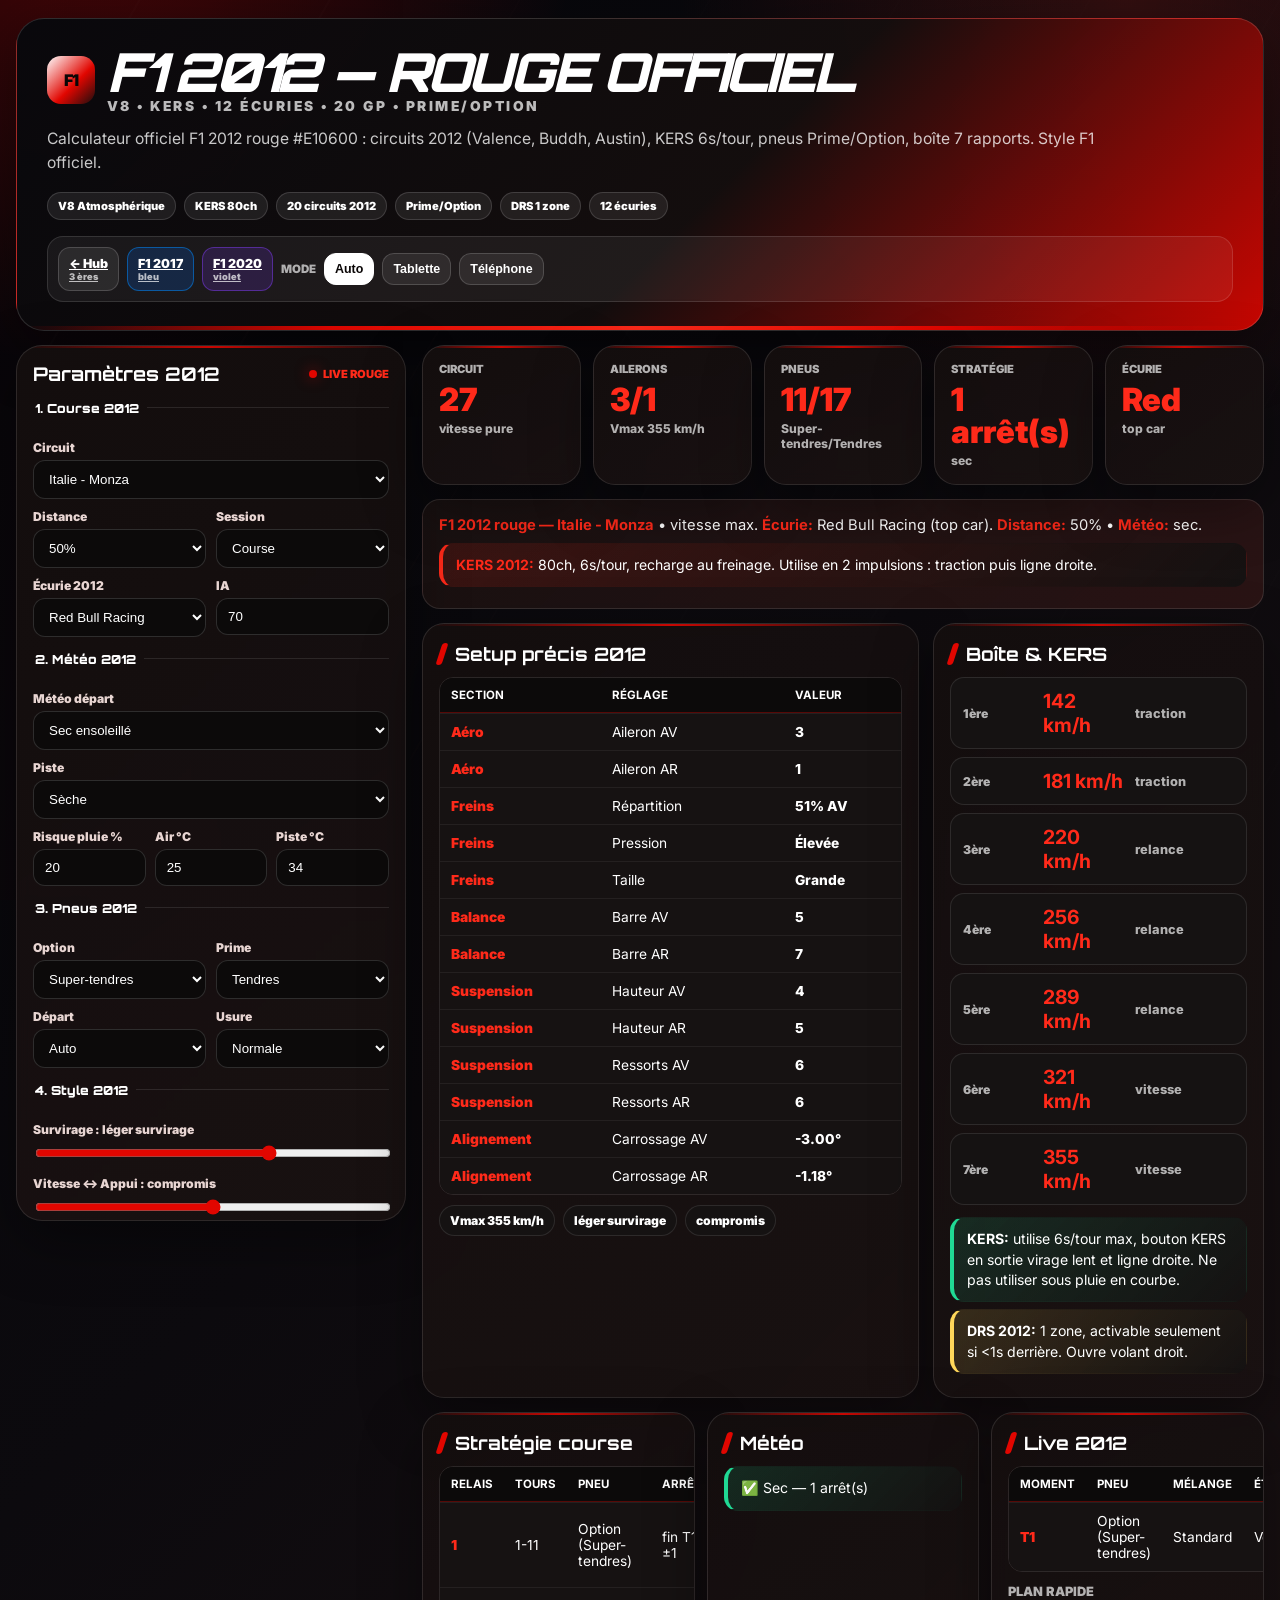
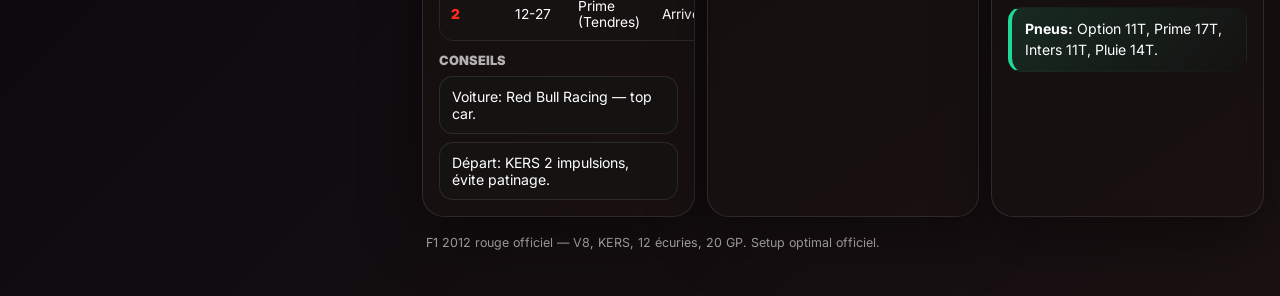
==== commit 666950c4: "feat: hub officiel F1 3 ans 2012 rouge 2017 bleu 2020 violet - style F1 officiel comme exemple 9369f" ====
--- a/f1-2012.html
+++ b/f1-2012.html
@@ -1,1003 +1,283 @@
 <!doctype html>
 <html lang="fr">
 <head>
-  <meta charset="utf-8" />
-  <meta name="viewport" content="width=device-width, initial-scale=1" />
-  <title>F12012_setup</title>
-  <style>
-    :root{
-      --f1-red:#e10600;--f1-red-2:#ff1e00;--f1-black:#15151e;--f1-carbon:#1f2029;
-      --f1-silver:#f3f4f6;--f1-white:#ffffff;--f1-ink:#15151e;--f1-muted:#69707d;
-      --f1-blue:#00a3ff;--f1-green:#00d084;--f1-yellow:#ffd23f;--line:rgba(21,21,30,.13);
-      --shadow:0 24px 70px rgba(21,21,30,.14);--radius:22px;
-    }
-    *{box-sizing:border-box}
-    html{scroll-behavior:smooth}
-    body{
-      margin:0;font-family:Inter,ui-sans-serif,system-ui,"Segoe UI",Arial,sans-serif;color:var(--f1-ink);
-      background:
-        radial-gradient(circle at 10% 0%,rgba(225,6,0,.20),transparent 34rem),
-        radial-gradient(circle at 100% 8%,rgba(0,163,255,.10),transparent 28rem),
-        linear-gradient(180deg,#fbfbfc 0%,#f2f3f6 48%,#ffffff 100%);
-      overflow-x:hidden;
-    }
-    body:before{
-      content:"";position:fixed;inset:0;pointer-events:none;z-index:-1;opacity:.45;
-      background-image:linear-gradient(120deg,transparent 0 45%,rgba(21,21,30,.04) 45% 45.8%,transparent 45.8% 100%);
-      background-size:140px 140px;animation:gridShift 18s linear infinite;
-    }
-    @keyframes gridShift{to{background-position:280px 140px}}
-    @keyframes fadeUp{from{opacity:0;transform:translateY(16px)}to{opacity:1;transform:translateY(0)}}
-    @keyframes redSweep{0%{transform:translateX(-110%) skewX(-18deg)}55%,100%{transform:translateX(210%) skewX(-18deg)}}
-    @keyframes pulseGlow{0%,100%{box-shadow:0 0 0 rgba(225,6,0,0)}50%{box-shadow:0 0 38px rgba(225,6,0,.25)}}
-    header{max-width:1420px;margin:22px auto 16px;padding:0 16px;animation:fadeUp .55s ease both}
-    .hero{
-      position:relative;overflow:hidden;border-radius:30px;padding:32px 34px;color:#fff;background:
-        linear-gradient(135deg,rgba(21,21,30,.99),rgba(31,32,41,.96) 52%,rgba(225,6,0,.94));
-      border:1px solid rgba(255,255,255,.16);box-shadow:var(--shadow);
-    }
-    .hero:before{content:"";position:absolute;top:-40%;bottom:-40%;width:34%;left:0;background:linear-gradient(90deg,transparent,rgba(255,255,255,.18),transparent);animation:redSweep 5s ease-in-out infinite}
-    .hero:after{content:"";position:absolute;inset:auto 24px 20px auto;width:260px;height:86px;border-radius:999px;background:rgba(255,255,255,.07);filter:blur(12px)}
-    .title-line{display:flex;align-items:center;gap:12px;flex-wrap:wrap;position:relative;z-index:1}
-    .logo-mark{width:48px;height:48px;border-radius:14px;background:linear-gradient(135deg,#fff,var(--f1-red));display:grid;place-items:center;color:var(--f1-black);font-weight:1000;letter-spacing:-.08em;box-shadow:0 10px 26px rgba(0,0,0,.25)}
-    h1{margin:0;font-size:clamp(2rem,5vw,4.4rem);letter-spacing:-.075em;line-height:.92;font-weight:1000}
-    .hero p{position:relative;z-index:1;margin:12px 0 0;max-width:1030px;color:rgba(255,255,255,.78);line-height:1.55;font-size:1.02rem}
-    .badges{position:relative;z-index:1;display:flex;gap:9px;flex-wrap:wrap;margin-top:18px}.badge{padding:7px 11px;border-radius:999px;background:rgba(255,255,255,.10);border:1px solid rgba(255,255,255,.18);font-size:.76rem;font-weight:950;backdrop-filter:blur(10px)}.screen-controls{position:relative;z-index:1;display:flex;align-items:center;gap:9px;flex-wrap:wrap;margin-top:18px;padding:10px;border-radius:18px;background:rgba(255,255,255,.08);border:1px solid rgba(255,255,255,.16);backdrop-filter:blur(12px)}.screen-label{font-size:.76rem;font-weight:1000;color:rgba(255,255,255,.72);text-transform:uppercase;letter-spacing:.06em}.screen-btn{border:1px solid rgba(255,255,255,.18);background:rgba(255,255,255,.10);color:#fff;border-radius:13px;padding:9px 11px;font-weight:1000;cursor:pointer;transition:transform .2s ease,background .2s ease,border-color .2s ease}.screen-btn:hover{transform:translateY(-2px);background:rgba(255,255,255,.18)}.screen-btn.active{background:#fff;color:var(--f1-black);border-color:#fff}.screen-btn small{display:block;font-size:.63rem;font-weight:850;color:inherit;opacity:.68;margin-top:1px}
-    main{max-width:1420px;margin:0 auto 42px;padding:0 16px;display:grid;grid-template-columns:390px 1fr;gap:18px}
-    aside,.card{background:rgba(255,255,255,.86);border:1px solid var(--line);box-shadow:0 18px 48px rgba(21,21,30,.08);backdrop-filter:blur(18px);animation:fadeUp .65s ease both}
-    aside{border-radius:26px;padding:17px;position:sticky;top:14px;align-self:start;max-height:calc(100vh - 28px);overflow:auto;scrollbar-width:thin}
-    .aside-head{display:flex;align-items:center;justify-content:space-between;gap:10px;margin-bottom:8px}.aside-head h2{margin:0;font-size:1.25rem}.live-dot{display:inline-flex;align-items:center;gap:6px;font-size:.72rem;font-weight:1000;color:var(--f1-red)}.live-dot:before{content:"";width:8px;height:8px;border-radius:50%;background:var(--f1-red);animation:pulseGlow 1.4s ease infinite}
-    fieldset{border:0;border-top:1px solid var(--line);margin:14px 0 0;padding:14px 0 0}legend{font-weight:1000;padding-right:9px;color:var(--f1-black)}
-    label{display:block;font-size:.78rem;font-weight:950;margin:10px 0 5px;color:#2d2f39}.hint{font-size:.72rem;color:var(--f1-muted);margin-top:5px;line-height:1.35}
-    select,textarea,input[type=number],input[type=text],input[type=range]{width:100%;border:1px solid var(--line);background:#fff;color:var(--f1-ink);border-radius:13px;padding:10px 11px;outline:none;transition:border-color .2s,box-shadow .2s,transform .2s}
-    select:focus,input:focus{border-color:var(--f1-red);box-shadow:0 0 0 4px rgba(225,6,0,.10)}
-    select:hover,textarea:hover,input[type=number]:hover,input[type=text]:hover{transform:translateY(-1px)}
-    input[type=range]{padding:0;accent-color:var(--f1-red)}input[type=checkbox]{accent-color:var(--f1-red);transform:translateY(1px)}
-    .row2{display:grid;grid-template-columns:1fr 1fr;gap:10px}.row3{display:grid;grid-template-columns:1fr 1fr 1fr;gap:9px}.checkline{display:flex;gap:8px;align-items:flex-start;margin:7px 0;font-weight:700;color:#3d414e}.content{display:grid;gap:14px}.metrics{display:grid;grid-template-columns:repeat(5,minmax(0,1fr));gap:12px}.card{border-radius:var(--radius);padding:17px;transition:transform .28s ease,box-shadow .28s ease,border-color .28s ease}.card:hover{transform:translateY(-3px);box-shadow:0 24px 62px rgba(21,21,30,.11);border-color:rgba(225,6,0,.22)}
-    .metric{min-height:116px}.metric .k{font-size:.75rem;color:var(--f1-muted);font-weight:1000;text-transform:uppercase;letter-spacing:.04em}.metric .v{font-size:2.15rem;line-height:1;margin-top:10px;color:var(--f1-red);font-weight:1000;letter-spacing:-.05em}.metric .s{font-size:.78rem;color:var(--f1-muted);margin-top:6px;font-weight:800}
-    h2.section-title{display:flex;align-items:center;gap:10px;margin:2px 0 13px;font-size:1.25rem;letter-spacing:-.03em}.slash{height:24px;width:6px;border-radius:99px;background:var(--f1-red);transform:skewX(-18deg)}
-    .summary{border-radius:20px;padding:15px 17px;background:linear-gradient(135deg,#ffffff,#fff5f4);border:1px solid rgba(225,6,0,.18);box-shadow:0 14px 38px rgba(225,6,0,.08);line-height:1.5}.summary b{color:var(--f1-red)}
-    .two-col{display:grid;grid-template-columns:1.2fr .8fr;gap:14px}.three-col{display:grid;grid-template-columns:repeat(3,1fr);gap:12px}
-    table{width:100%;border-collapse:separate;border-spacing:0;overflow:hidden;border-radius:16px;border:1px solid var(--line);font-size:.9rem}th{background:var(--f1-black);color:#fff;text-align:left;padding:11px 12px;font-size:.77rem;text-transform:uppercase;letter-spacing:.04em}td{background:#fff;padding:11px 12px;border-top:1px solid var(--line);vertical-align:top}td:last-child{font-weight:900}.section-cell{font-weight:1000;color:var(--f1-red)}
-    .gear-list{display:grid;gap:8px}.gear-line{display:grid;grid-template-columns:74px 1fr 1.25fr;gap:10px;align-items:center;padding:11px 12px;border-radius:16px;background:linear-gradient(90deg,#fff,#f8f8fa);border:1px solid var(--line);transition:transform .22s ease,border-color .22s ease}.gear-line:hover{transform:translateX(5px);border-color:rgba(225,6,0,.28)}.gear-line .rapport{font-size:.78rem;color:var(--f1-muted);font-weight:1000}.gear-line b{font-size:1.28rem;color:var(--f1-red);letter-spacing:-.04em}.gear-line small{color:var(--f1-muted);font-weight:850;line-height:1.35}.parc-note{margin-top:10px;padding:12px 13px;border-radius:16px;background:#fff5f4;border:1px solid rgba(225,6,0,.18);font-size:.86rem;line-height:1.45}.parc-note b{color:var(--f1-red)}
-    .box{border-radius:16px;padding:12px 14px;margin:8px 0;line-height:1.45;border:1px solid transparent}.ok{background:#ecfdf5;border-color:rgba(0,208,132,.22);border-left:5px solid var(--f1-green)}.warn{background:#fff8e5;border-color:rgba(255,210,63,.35);border-left:5px solid var(--f1-yellow)}.danger{background:#fff1f2;border-color:rgba(225,6,0,.18);border-left:5px solid var(--f1-red)}.info{background:#eef7ff;border-color:rgba(0,163,255,.18);border-left:5px solid var(--f1-blue)}
-    .pill-row{display:flex;flex-wrap:wrap;gap:8px;margin-top:10px}.pill{display:inline-flex;align-items:center;gap:7px;padding:8px 10px;border-radius:999px;background:#fff;border:1px solid var(--line);font-size:.78rem;font-weight:1000}.phrase-list{display:grid;gap:8px}.phrase{padding:12px 13px;border-radius:16px;background:#fff;border:1px solid var(--line);line-height:1.45;transition:transform .22s ease}.phrase:hover{transform:translateX(4px);border-color:rgba(225,6,0,.28)}.mini-title{font-size:.83rem;color:var(--f1-muted);font-weight:1000;text-transform:uppercase;letter-spacing:.05em;margin:12px 0 8px}.btn-row{display:flex;flex-wrap:wrap;gap:9px;margin:12px 0}.btn{border:0;border-radius:14px;padding:11px 14px;background:var(--f1-black);color:#fff;font-weight:1000;cursor:pointer;transition:transform .2s ease,box-shadow .2s ease,background .2s ease}.btn:hover{transform:translateY(-2px);box-shadow:0 12px 28px rgba(21,21,30,.18)}.btn-red{background:var(--f1-red)}.btn-light{background:#fff;color:var(--f1-black);border:1px solid var(--line)}.history-list{display:grid;gap:9px;margin-top:10px}.history-item{display:grid;grid-template-columns:1fr auto;gap:10px;align-items:center;padding:12px 13px;border-radius:16px;background:#fff;border:1px solid var(--line);transition:transform .22s ease,border-color .22s ease}.history-item:hover{transform:translateX(4px);border-color:rgba(225,6,0,.28)}.history-title{font-weight:1000}.history-meta{font-size:.76rem;color:var(--f1-muted);margin-top:3px}.history-actions{display:flex;gap:7px;flex-wrap:wrap}.mini-btn{border:1px solid var(--line);background:#fff;border-radius:11px;padding:8px 10px;font-weight:950;cursor:pointer}.mini-btn:hover{border-color:rgba(225,6,0,.35);color:var(--f1-red)}.save-status{min-height:20px;font-size:.82rem;font-weight:900;color:var(--f1-green)}.live-grid{display:grid;grid-template-columns:repeat(4,1fr);gap:10px}.footer{color:var(--f1-muted);font-size:.8rem;padding:2px 4px 18px}.hide{display:none!important}
-    body.screen-tablet header,body.screen-tablet main{max-width:980px}body.screen-tablet main{grid-template-columns:320px 1fr}body.screen-tablet aside{top:10px}body.screen-tablet .metrics{grid-template-columns:repeat(2,1fr)}body.screen-tablet .two-col,body.screen-tablet .three-col{grid-template-columns:1fr}body.screen-tablet .live-grid{grid-template-columns:1fr 1fr}body.screen-tablet table{display:block;overflow-x:auto}body.screen-phone header,body.screen-phone main{max-width:430px}body.screen-phone header{margin-top:10px;padding:0 9px}body.screen-phone .hero{border-radius:22px;padding:22px 18px}body.screen-phone h1{font-size:2.2rem}body.screen-phone .hero p{font-size:.92rem}body.screen-phone main{grid-template-columns:1fr;padding:0 9px;gap:12px}body.screen-phone aside{position:static;max-height:none;border-radius:22px;padding:13px}body.screen-phone .metrics{grid-template-columns:1fr}body.screen-phone .row2,body.screen-phone .row3,body.screen-phone .live-grid{grid-template-columns:1fr}body.screen-phone .two-col,body.screen-phone .three-col{grid-template-columns:1fr}body.screen-phone table{display:block;overflow-x:auto}body.screen-phone .gear-line{grid-template-columns:58px 1fr}body.screen-phone .gear-line small{grid-column:1 / -1}body.screen-phone .screen-controls{align-items:stretch}body.screen-phone .screen-btn{flex:1 1 46%}@media(max-width:1120px){main{grid-template-columns:1fr}aside{position:static;max-height:none}.metrics{grid-template-columns:repeat(2,1fr)}.two-col,.three-col{grid-template-columns:1fr}.gear-line{grid-template-columns:62px 1fr}.live-grid{grid-template-columns:1fr 1fr}.history-item{grid-template-columns:1fr}}
-
-
-    /* === Smooth F1-inspired performance skin: noir/carbone + accents rouges maîtrisés === */
-    :root{
-      --f1-red:#e10600;--f1-red-2:#ff2a1a;--f1-black:#07080d;--f1-carbon:#12131b;
-      --f1-silver:#d7dbe6;--f1-white:#ffffff;--f1-ink:#ffffff;--f1-muted:rgba(255,255,255,.70);
-      --f1-blue:#6ab8ff;--f1-green:#20d994;--f1-yellow:#ffd75a;--line:rgba(255,255,255,.12);
-      --shadow:0 14px 38px rgba(0,0,0,.30);--radius:22px;
-    }
-    *{scrollbar-color:rgba(255,255,255,.30) rgba(255,255,255,.06)}
-    body{
-      color:#fff;
-      background:
-        radial-gradient(circle at 10% -8%,rgba(225,6,0,.28),transparent 30rem),
-        radial-gradient(circle at 92% 0%,rgba(225,6,0,.12),transparent 28rem),
-        linear-gradient(135deg,#05060a 0%,#0b0c12 44%,#14151d 72%,#07080d 100%);
-      background-attachment:fixed;
-    }
-    body:before{
-      z-index:0;opacity:.14;animation:none;
-      background:
-        linear-gradient(120deg,transparent 0 46%,rgba(255,255,255,.08) 46.4% 46.8%,transparent 47.2%),
-        linear-gradient(90deg,rgba(225,6,0,.08),transparent 38%,rgba(0,0,0,.16));
-      background-size:190px 190px,100% 100%;
-    }
-    body:after{display:none!important;content:none!important}
-    header,main{position:relative;z-index:1}
-    header,aside,.card{animation:none!important}
-    .hero{
-      background:linear-gradient(135deg,rgba(8,9,14,.98),rgba(18,19,27,.96) 62%,rgba(70,0,0,.88));
-      border:1px solid rgba(255,255,255,.14);
-      box-shadow:0 18px 48px rgba(0,0,0,.34);
-    }
-    .hero:before{animation:none!important;top:auto;left:0;right:0;bottom:0;width:100%;height:4px;background:linear-gradient(90deg,transparent,#e10600,#fff,#e10600,transparent);opacity:.85;transform:none!important}
-    .hero:after{display:none}
-    .hero p{color:rgba(255,255,255,.80)}
-    h1{color:#fff;text-shadow:none}.logo-mark{background:linear-gradient(135deg,#fff,#e10600 54%,#111217);color:#fff;box-shadow:0 10px 28px rgba(0,0,0,.34)}
-    .badges,.screen-controls{background:rgba(255,255,255,.05);border-color:rgba(255,255,255,.12);backdrop-filter:none}.badge{background:rgba(255,255,255,.07);border-color:rgba(255,255,255,.12);backdrop-filter:none}.screen-btn{background:rgba(255,255,255,.06);border-color:rgba(255,255,255,.14);color:#fff}.screen-btn.active{background:#fff;color:#08090d;border-color:#fff}
-    aside,.card{
-      color:#fff;background:linear-gradient(145deg,rgba(14,15,22,.92),rgba(20,21,30,.86));
-      border:1px solid rgba(255,255,255,.11);box-shadow:var(--shadow);backdrop-filter:none;overflow:hidden;
-    }
-    .card:hover{transform:none;box-shadow:0 16px 42px rgba(0,0,0,.34);border-color:rgba(255,255,255,.16)}
-    .card:before,aside:before{content:"";position:absolute;inset:0 0 auto 0;height:2px;background:linear-gradient(90deg,transparent,rgba(225,6,0,.88),transparent);pointer-events:none}
-    .aside-head h2,legend,label,h2.section-title,.mini-title,.history-title{color:#fff}.hint,.metric .k,.metric .s,.history-meta,.footer,.gear-line small{color:rgba(255,255,255,.68)}.checkline{color:rgba(255,255,255,.84)}
-    fieldset{border-top-color:rgba(255,255,255,.10)}
-    select,textarea,input[type=number],input[type=text],input[type=range]{background:#0b0c12;color:#fff;border-color:rgba(255,255,255,.14);box-shadow:none}
-    select option{background:#0b0c12;color:#fff}input::placeholder{color:rgba(255,255,255,.45)}select:focus,input:focus{border-color:rgba(225,6,0,.75);box-shadow:0 0 0 3px rgba(225,6,0,.14)}select:hover,textarea:hover,input[type=number]:hover,input[type=text]:hover{transform:none}
-    .metric .v{color:#ff2a1a;text-shadow:none}.summary{color:#fff;background:linear-gradient(135deg,rgba(14,15,22,.94),rgba(33,20,22,.82));border-color:rgba(255,255,255,.12);box-shadow:var(--shadow)}.summary b,.section-cell,.gear-line b,.parc-note b{color:#ff2a1a}
-    table{border-color:rgba(255,255,255,.10)}th{background:#08090d;color:#fff;border-bottom:1px solid rgba(225,6,0,.45)}td{background:#101119;color:#fff;border-top:1px solid rgba(255,255,255,.08)}td:last-child{color:#fff}
-    .gear-line,.phrase,.history-item,.pill,.mini-btn,.parc-note{background:#101119;border-color:rgba(255,255,255,.10);color:#fff}.gear-line:hover,.phrase:hover,.history-item:hover{transform:none;border-color:rgba(225,6,0,.30);box-shadow:none}
-    .box{color:#fff;background:#101119;border-color:rgba(255,255,255,.10)}.ok{background:linear-gradient(135deg,rgba(32,217,148,.14),#101119);border-left-color:var(--f1-green)}.warn{background:linear-gradient(135deg,rgba(255,215,90,.14),#101119);border-left-color:var(--f1-yellow)}.danger{background:linear-gradient(135deg,rgba(225,6,0,.15),#101119);border-left-color:var(--f1-red)}.info{background:linear-gradient(135deg,rgba(106,184,255,.14),#101119);border-left-color:var(--f1-blue)}
-    .btn{background:#08090d;border:1px solid rgba(255,255,255,.12);box-shadow:none}.btn:hover{transform:none;box-shadow:none}.btn-red{background:#e10600}.btn-light{background:#fff;color:#08090d}.mini-btn{background:#11121a}.mini-btn:hover{color:#fff;border-color:rgba(225,6,0,.35)}
-    .live-dot{color:#ff2a1a}.live-dot:before{background:#ff2a1a;animation:none!important}.slash{background:#e10600}.save-status{color:#20d994}
-    aside{overflow-y:auto!important;overflow-x:hidden!important;scrollbar-width:thin}
-    aside::-webkit-scrollbar{width:8px}
-    aside::-webkit-scrollbar-track{background:rgba(255,255,255,.05);border-radius:999px}
-    aside::-webkit-scrollbar-thumb{background:rgba(255,255,255,.22);border-radius:999px}
-    aside::-webkit-scrollbar-thumb:hover{background:rgba(225,6,0,.45)}
-    .section-tabs{display:grid;grid-template-columns:repeat(3,1fr);gap:10px}
-    .detail-tab{border:1px solid rgba(255,255,255,.12);background:#101119;color:#fff;border-radius:18px;padding:14px;text-align:left;cursor:pointer;font-weight:1000;transition:border-color .18s ease,background .18s ease}
-    .detail-tab:hover{border-color:rgba(225,6,0,.35)}
-    .detail-tab.active{background:linear-gradient(135deg,#e10600,#14151d 68%);border-color:rgba(255,255,255,.20)}
-    .detail-tab small{display:block;margin-top:4px;color:rgba(255,255,255,.68);font-weight:800}
-    .detail-section{display:grid;gap:14px}
-    .detail-section.hidden{display:none}
-    .help-modal{position:fixed;inset:0;z-index:50;display:grid;place-items:center;padding:18px;background:rgba(0,0,0,.64)}
-    .help-modal.hidden{display:none}
-    .help-panel{width:min(980px,96vw);max-height:88vh;overflow:auto;border-radius:24px;background:#0e0f16;border:1px solid rgba(255,255,255,.16);box-shadow:0 28px 90px rgba(0,0,0,.55);padding:18px}
-    .help-head{display:flex;align-items:center;justify-content:space-between;gap:12px;margin-bottom:12px}.help-head h2{margin:0;color:#fff}.help-close{border:1px solid rgba(255,255,255,.14);background:#151620;color:#fff;border-radius:12px;padding:9px 12px;font-weight:1000;cursor:pointer}
-    .help-tabs{display:flex;flex-wrap:wrap;gap:8px;margin-bottom:12px}.help-tab{border:1px solid rgba(255,255,255,.12);background:#101119;color:#fff;border-radius:999px;padding:9px 11px;font-weight:950;cursor:pointer}.help-tab.active{background:#e10600;border-color:#e10600}
-    .help-content{display:grid;gap:10px}.help-content h3{margin:6px 0;color:#fff}.help-content ul{margin:0;padding-left:20px}.help-content li{margin:7px 0;color:rgba(255,255,255,.84);line-height:1.45}
-    @keyframes bgFlow{0%{background-position:0 0,0 0}100%{background-position:220px 140px,0 0}}
-    body:before{animation:bgFlow 26s linear infinite!important}
-    table{font-size:.84rem}th,td{padding:9px 10px}.phrase{padding:10px 11px;font-size:.88rem;line-height:1.35}.box{padding:10px 12px;font-size:.9rem;line-height:1.35}.mini-title{margin:10px 0 7px}.metric{min-height:98px}.metric .v{font-size:1.9rem}
-    .voice-controls{display:flex;flex-wrap:wrap;gap:9px;align-items:center;margin:10px 0}.voice-toggle{display:flex;gap:8px;align-items:center;padding:9px 11px;border-radius:14px;background:#101119;border:1px solid rgba(255,255,255,.10);font-weight:950}.voice-input{flex:1 1 100%;min-height:92px;resize:vertical;line-height:1.35}.voice-status{min-height:22px;color:rgba(255,255,255,.72);font-size:.86rem;font-weight:800}.voice-log{display:grid;gap:8px}.voice-msg{padding:10px 11px;border-radius:14px;background:#101119;border:1px solid rgba(255,255,255,.10);font-size:.9rem;line-height:1.35}.voice-msg b{color:#ff2a1a}.voice-examples{font-size:.78rem;color:rgba(255,255,255,.66);line-height:1.45}
-    .game-nav{text-decoration:none;display:inline-block;text-align:center}.game-nav-blue{border-color:rgba(0,163,255,.55);background:rgba(0,112,255,.20)}
-    @media (prefers-reduced-motion: reduce){*,*::before,*::after{animation:none!important;transition:none!important;scroll-behavior:auto!important}}
-
-  </style>
+<meta charset="utf-8"/>
+<meta name="viewport" content="width=device-width, initial-scale=1"/>
+<meta name="theme-color" content="#05070d"/>
+<title>F1 2012 — Setup Optimal Rouge Officiel</title>
+<link href="https://fonts.googleapis.com/css2?family=Orbitron:wght@800;900&family=Inter:wght@600;800;900&display=swap" rel="stylesheet">
+<style>
+:root{
+--f1-red:#e10600;--f1-red-2:#ff2a1a;--f1-black:#05070d;--f1-carbon:#14131b;
+--f1-muted:rgba(255,255,255,.68);--line:rgba(255,255,255,.12);
+--shadow:0 20px 60px rgba(0,0,0,.40);--radius:22px;
+--accent:#e10600;--accent2:#ff2a1a;
+}
+*{box-sizing:border-box}html{color-scheme:dark;scroll-behavior:smooth}
+body{
+margin:0;font-family:Inter,system-ui,Segoe UI,Arial,sans-serif;color:#fff;
+background:
+radial-gradient(circle at 8% -6%,rgba(225,6,0,.30),transparent 30rem),
+radial-gradient(circle at 88% 0%,rgba(255,42,26,.16),transparent 28rem),
+linear-gradient(135deg,#05060a 0%,#0c0a0e 48%,#1a1112 100%);
+overflow-x:hidden;min-height:100vh;
+}
+body:before{content:"";position:fixed;inset:0;pointer-events:none;z-index:-1;opacity:.14;
+background:linear-gradient(120deg,transparent 0 46%,rgba(255,255,255,.08) 46.4% 46.8%,transparent 47.2%),linear-gradient(90deg,rgba(225,6,0,.10),transparent 42%);
+background-size:190px 190px,100% 100%;
+}
+header,main{position:relative;z-index:1}
+header{max-width:1440px;margin:18px auto 14px;padding:0 16px}
+.hero{
+position:relative;overflow:hidden;border-radius:28px;padding:28px 30px;color:#fff;
+background:linear-gradient(135deg,rgba(8,8,12,.98),rgba(20,14,14,.96) 56%,rgba(225,6,0,.88));
+border:1px solid rgba(255,255,255,.14);box-shadow:var(--shadow);
+}
+.hero:before{content:"";position:absolute;left:0;right:0;bottom:0;height:4px;background:linear-gradient(90deg,transparent,#e10600,#ff2a1a,#e10600,transparent)}
+.title-line{display:flex;align-items:center;gap:12px;flex-wrap:wrap}
+.logo-mark{width:48px;height:48px;border-radius:14px;background:linear-gradient(135deg,#fff,#e10600 58%,#1a0e0e);display:grid;place-items:center;color:#0a0606;font-weight:1000;letter-spacing:-.08em}
+h1{margin:0;font-family:Orbitron;font-size:clamp(1.9rem,4.2vw,3.8rem);letter-spacing:-.06em;line-height:.92;font-weight:1000;font-style:italic}
+.h1-sub{display:block;margin-top:4px;font-family:Inter;font-size:.86rem;letter-spacing:.18em;text-transform:uppercase;color:rgba(255,255,255,.72);font-style:normal;font-weight:900}
+.hero p{margin:14px 0 0;max-width:1080px;color:rgba(255,255,255,.78);line-height:1.55;font-size:.98rem}
+.badges{display:flex;gap:8px;flex-wrap:wrap;margin-top:16px}
+.badge{padding:6px 10px;border-radius:999px;background:rgba(255,255,255,.08);border:1px solid rgba(255,255,255,.14);font-size:.70rem;font-weight:900}
+.screen-controls{display:flex;align-items:center;gap:8px;flex-wrap:wrap;margin-top:16px;padding:10px;border-radius:16px;background:rgba(255,255,255,.06);border:1px solid rgba(255,255,255,.12)}
+.screen-label{font-size:.72rem;font-weight:1000;color:rgba(255,255,255,.66);text-transform:uppercase}
+.screen-btn{border:1px solid rgba(255,255,255,.16);background:rgba(255,255,255,.08);color:#fff;border-radius:12px;padding:8px 10px;font-weight:900;cursor:pointer;font-size:.78rem}
+.screen-btn.active{background:#fff;color:#0a0606;border-color:#fff}
+.screen-btn small{display:block;font-size:.58rem;opacity:.7}
+main{max-width:1440px;margin:0 auto 42px;padding:0 16px;display:grid;grid-template-columns:390px 1fr;gap:16px}
+aside,.card{color:#fff;background:linear-gradient(145deg,rgba(20,14,14,.94),rgba(26,18,18,.88));border:1px solid rgba(255,255,255,.11);box-shadow:var(--shadow);backdrop-filter:blur(8px);overflow:hidden;position:relative}
+aside{border-radius:26px;padding:16px;position:sticky;top:12px;align-self:start;max-height:calc(100vh - 24px);overflow:auto;scrollbar-width:thin}
+.card{border-radius:var(--radius);padding:16px}
+.card:before,aside:before{content:"";position:absolute;inset:0 0 auto 0;height:2px;background:linear-gradient(90deg,transparent,rgba(225,6,0,.88),transparent)}
+.aside-head{display:flex;align-items:center;justify-content:space-between;gap:10px;margin-bottom:8px}
+.aside-head h2{margin:0;font-size:1.18rem;font-family:Orbitron}
+.live-dot{display:inline-flex;align-items:center;gap:6px;font-size:.70rem;font-weight:1000;color:var(--accent2)}
+.live-dot:before{content:"";width:8px;height:8px;border-radius:50%;background:var(--accent);box-shadow:0 0 14px rgba(225,6,0,.6)}
+fieldset{border:0;border-top:1px solid rgba(255,255,255,.10);margin:14px 0 0;padding:14px 0 0}
+legend{font-weight:1000;padding-right:8px;color:#fff;font-family:Orbitron;font-size:.78rem}
+label{display:block;font-size:.76rem;font-weight:900;margin:10px 0 5px;color:#e8d5d2}
+.hint{font-size:.70rem;color:var(--f1-muted);margin-top:5px;line-height:1.35}
+select,textarea,input[type=number],input[type=text],input[type=range]{width:100%;border:1px solid rgba(255,255,255,.14);background:#0c0a0a;color:#fff;border-radius:12px;padding:10px 11px;outline:none}
+select:focus,input:focus{border-color:rgba(225,6,0,.70);box-shadow:0 0 0 3px rgba(225,6,0,.18)}
+input[type=range]{padding:0;accent-color:var(--accent)}
+input[type=checkbox]{accent-color:var(--accent)}
+.row2{display:grid;grid-template-columns:1fr 1fr;gap:10px}
+.row3{display:grid;grid-template-columns:1fr 1fr 1fr;gap:9px}
+.checkline{display:flex;gap:8px;align-items:flex-start;margin:7px 0;font-weight:700;color:#d9c4c2;font-size:.82rem}
+.content{display:grid;gap:14px}
+.metrics{display:grid;grid-template-columns:repeat(5,minmax(0,1fr));gap:12px}
+.metric{min-height:108px}
+.metric .k{font-size:.70rem;color:var(--f1-muted);font-weight:1000;text-transform:uppercase}
+.metric .v{font-size:2rem;line-height:1;margin-top:8px;color:var(--accent2);font-weight:1000}
+.metric .s{font-size:.76rem;color:var(--f1-muted);margin-top:5px;font-weight:800}
+h2.section-title{display:flex;align-items:center;gap:10px;margin:2px 0 12px;font-size:1.15rem;font-family:Orbitron}
+.slash{height:22px;width:6px;border-radius:99px;background:var(--accent);transform:skewX(-18deg)}
+.summary{border-radius:18px;padding:14px 16px;background:linear-gradient(135deg,rgba(26,18,18,.96),rgba(48,22,22,.82));border:1px solid rgba(255,255,255,.12);line-height:1.5;font-size:.92rem}
+.summary b{color:var(--accent2)}
+.two-col{display:grid;grid-template-columns:1.2fr .8fr;gap:14px}
+.three-col{display:grid;grid-template-columns:repeat(3,1fr);gap:12px}
+table{width:100%;border-collapse:separate;border-spacing:0;overflow:hidden;border-radius:14px;border:1px solid rgba(255,255,255,.10);font-size:.86rem}
+th{background:#0c0a0a;color:#fff;text-align:left;padding:10px 11px;font-size:.72rem;text-transform:uppercase;border-bottom:1px solid rgba(225,6,0,.35)}
+td{background:#161212;color:#fff;padding:10px 11px;border-top:1px solid rgba(255,255,255,.06)}
+td:last-child{font-weight:800}
+.section-cell{font-weight:1000;color:var(--accent2)}
+.gear-list{display:grid;gap:8px}
+.gear-line{display:grid;grid-template-columns:70px 1fr 1.2fr;gap:10px;align-items:center;padding:11px 12px;border-radius:14px;background:#151212;border:1px solid rgba(255,255,255,.10)}
+.gear-line .rapport{font-size:.76rem;color:var(--f1-muted);font-weight:1000}
+.gear-line b{font-size:1.22rem;color:var(--accent2)}
+.gear-line small{color:var(--f1-muted);font-weight:800;font-size:.80rem}
+.box{border-radius:14px;padding:11px 13px;margin:7px 0;line-height:1.45;border:1px solid transparent;font-size:.88rem}
+.ok{background:linear-gradient(135deg,rgba(32,217,148,.14),#151212);border-left:4px solid #20d994;color:#fff}
+.warn{background:linear-gradient(135deg,rgba(255,215,90,.14),#151212);border-left:4px solid #ffd75a;color:#fff}
+.danger{background:linear-gradient(135deg,rgba(225,6,0,.18),#151212);border-left:4px solid var(--accent);color:#fff}
+.info{background:linear-gradient(135deg,rgba(255,42,26,.14),#151212);border-left:4px solid var(--accent2);color:#fff}
+.pill-row{display:flex;flex-wrap:wrap;gap:8px;margin-top:10px}
+.pill{display:inline-flex;align-items:center;gap:6px;padding:7px 10px;border-radius:999px;background:#151212;border:1px solid rgba(255,255,255,.10);font-size:.76rem;font-weight:900;color:#fff}
+.phrase-list{display:grid;gap:8px}
+.phrase{padding:11px 12px;border-radius:14px;background:#151212;border:1px solid rgba(255,255,255,.10);font-size:.88rem}
+.mini-title{font-size:.80rem;color:var(--f1-muted);font-weight:1000;text-transform:uppercase;margin:12px 0 8px}
+.btn-row{display:flex;flex-wrap:wrap;gap:8px;margin:10px 0}
+.btn{border:0;border-radius:12px;padding:10px 13px;background:#0c0a0a;color:#fff;font-weight:1000;cursor:pointer;border:1px solid rgba(255,255,255,.12)}
+.btn-red{background:var(--accent);border-color:var(--accent)}
+.live-grid{display:grid;grid-template-columns:repeat(4,1fr);gap:10px}
+.footer{color:var(--f1-muted);font-size:.78rem;padding:4px}
+@media(max-width:1120px){main{grid-template-columns:1fr}aside{position:static;max-height:none}.metrics{grid-template-columns:repeat(2,1fr)}.two-col,.three-col{grid-template-columns:1fr}.live-grid{grid-template-columns:1fr 1fr}}
+@media(max-width:640px){main{padding:0 10px}header{padding:0 10px}.metrics{grid-template-columns:1fr}.row2,.row3,.live-grid{grid-template-columns:1fr}.hero{padding:20px 16px}}
+</style>
 </head>
 <body>
 <header>
-  <div class="hero">
-    <div class="title-line"><div class="logo-mark">F1</div><h1>F12012_setup</h1></div>
-    <p>Calculateur setup et stratégie course pour F1 2012 : choisis le circuit, la météo détaillée, les pneus, ton style de voiture, puis lis directement les réglages et les consignes à appliquer en course.</p>
-    <div class="badges"><span class="badge">Interface style F1 2026</span><span class="badge">Réglages visibles sans téléchargement</span><span class="badge">Météo détaillée</span><span class="badge">Stratégie expliquée</span><span class="badge">Transitions live</span></div>
-    <div class="screen-controls" id="screenControls">
-      <a class="screen-btn game-nav" href="index.html">← Jeux<small>menu principal</small></a>
-      <a class="screen-btn game-nav game-nav-blue" href="f1-2017.html">F1 2017<small>ouvrir le menu bleu</small></a>
-      <span class="screen-label">Affichage écran</span>
-      <button class="screen-btn" type="button" data-screen="auto">Auto<small>responsive</small></button>
-      <button class="screen-btn" type="button" data-screen="pc">PC<small>grand écran</small></button>
-      <button class="screen-btn" type="button" data-screen="tablet">Tablette<small>Xiaomi Pad 7</small></button>
-      <button class="screen-btn" type="button" data-screen="phone">Téléphone<small>compact</small></button>
-      <button class="screen-btn" id="helpOpen" type="button">Aide<small>où trouver les infos</small></button>
-    </div>
-  </div>
+<div class="hero">
+<div class="title-line"><div class="logo-mark">F1</div><div><h1>F1 2012 — ROUGE OFFICIEL<span class="h1-sub">V8 • KERS • 12 écuries • 20 GP • Prime/Option</span></h1></div></div>
+<p>Calculateur officiel F1 2012 rouge #E10600 : circuits 2012 (Valence, Buddh, Austin), KERS 6s/tour, pneus Prime/Option, boîte 7 rapports. Style F1 officiel.</p>
+<div class="badges"><span class="badge">V8 Atmosphérique</span><span class="badge">KERS 80ch</span><span class="badge">20 circuits 2012</span><span class="badge">Prime/Option</span><span class="badge">DRS 1 zone</span><span class="badge">12 écuries</span></div>
+<div class="screen-controls" id="screenControls">
+<a class="screen-btn" href="index.html">← Hub<small>3 ères</small></a>
+<a class="screen-btn" href="f1-2017.html" style="border-color:rgba(0,140,255,.5);background:rgba(0,112,255,.18)">F1 2017<small>bleu</small></a>
+<a class="screen-btn" href="f1-2020.html" style="border-color:rgba(124,58,237,.5);background:rgba(124,58,237,.18)">F1 2020<small>violet</small></a>
+<span class="screen-label">Mode</span>
+<button class="screen-btn active" data-screen="auto">Auto</button>
+<button class="screen-btn" data-screen="tablet">Tablette</button>
+<button class="screen-btn" data-screen="phone">Téléphone</button>
+</div>
+</div>
 </header>
 <main>
-  <aside>
-    <div class="aside-head"><h2>Paramètres</h2><span class="live-dot">LIVE</span></div>
-    <fieldset><legend>1. Course</legend>
-      <label for="circuit">Circuit</label><select id="circuit"></select>
-      <div class="row2"><div><label for="distance">Distance</label><select id="distance"><option value="25">25%</option><option value="50" selected>50%</option><option value="100">100%</option></select></div><div><label for="session">Session</label><select id="session"><option>Course</option><option>Qualif + Course</option><option>Carrière</option><option>En ligne</option></select></div></div>
-      <div class="row2"><div><label for="team">Écurie / voiture</label><select id="team"><option>Red Bull Racing</option><option>McLaren</option><option>Ferrari</option><option>Mercedes AMG</option><option>Lotus F1 Team</option><option>Force India</option><option>Sauber</option><option>Toro Rosso</option><option>Williams</option><option>Caterham</option><option>HRT</option><option>Marussia</option></select></div><div><label for="ai">IA</label><input id="ai" type="number" min="0" max="110" value="70"></div></div>
-      <div class="row2"><div><label for="difficulty">Difficulté</label><select id="difficulty"><option>Facile</option><option>Intermédiaire</option><option selected>Pro</option><option>Légende</option></select></div><div><label for="fuelPlanMode">Plan carburant</label><select id="fuelPlanMode"><option>Équilibré</option><option>Attaque départ</option><option>Économie carburant</option><option>Attaque fin de course</option></select></div></div>
-    </fieldset>
-    <fieldset><legend>2. Course — météo et stratégie</legend>
-      <label for="weather">Météo au départ</label><select id="weather"><option>Sec ensoleillé</option><option>Sec couvert</option><option>Variable / menaçant</option><option>Bruine</option><option>Pluie légère</option><option>Pluie moyenne</option><option>Pluie forte</option></select>
-      <label for="trackState">État de la piste au départ</label><select id="trackState"><option>Sèche</option><option>Verte / froide</option><option>Humide hors trajectoire</option><option>Humide</option><option>Très humide</option><option>Détrempée</option></select>
-      <label for="evolution">Évolution prévue</label><select id="evolution"><option>Stable</option><option>Pluie arrive</option><option>Pluie s'intensifie</option><option>Pluie faiblit</option><option>Pluie s'arrête</option><option>Séchage progressif</option><option>Averses intermittentes</option></select>
-      <div class="row3"><div><label for="rain">Risque pluie</label><input id="rain" type="number" min="0" max="100" value="20"></div><div><label for="changeLap">Tour changement</label><input id="changeLap" type="number" min="0" value="0"></div><div><label for="dryLap">Tour piste sèche</label><input id="dryLap" type="number" min="0" value="0"></div></div>
-      <div class="row2"><div><label for="intensity">Intensité attendue</label><select id="intensity"><option>Bruine</option><option>Pluie légère</option><option>Pluie moyenne</option><option>Pluie forte</option></select></div><div><label for="radar">Radar météo</label><select id="radar"><option>Fiable</option><option>Incertain</option><option>Averses locales</option><option>Fort risque Safety Car</option></select></div></div>
-      <div class="row3"><div><label for="air">Air °C</label><input id="air" type="number" min="5" max="45" value="25"></div><div><label for="track">Piste °C</label><input id="track" type="number" min="10" max="62" value="34"></div><div><label for="humidity">Humidité %</label><input id="humidity" type="number" min="0" max="100" value="55"></div></div>
-      <div class="row2"><div><label for="wind">Vent</label><select id="wind"><option>Faible</option><option>Moyen</option><option>Fort / rafales</option></select></div><div><label for="trackEvolution">Évolution grip</label><select id="trackEvolution"><option>Normale</option><option>Se gomme vite</option><option>Piste sale</option><option>Se refroidit</option><option>Surchauffe pneus</option></select></div></div>
-      <label for="raceObjective">Objectif de course</label><select id="raceObjective"><option>Victoire / attaque maximale</option><option>Podium</option><option selected>Points solides</option><option>Remonter le peloton</option><option>Finir sans risque</option><option>Économiser pneus et moteur</option></select>
-    </fieldset>
-    <fieldset><legend>3. Qualifs — météo et stratégie</legend>
-      <label for="qualifFormat">Format qualif</label><select id="qualifFormat"><option>Q1 / Q2 / Q3</option><option>Session courte</option><option>Pas de qualif</option></select>
-      <label for="setupPriority">Parc fermé — priorité du setup</label><select id="setupPriority"><option>Course prioritaire</option><option selected>Compromis qualif/course</option><option>Qualif prioritaire</option></select>
-      <div class="hint">Le setup est identique entre qualif et course. Après le départ, seul l'aileron avant est considéré modifiable.</div>
-      <label for="qWeather">Météo qualif</label><select id="qWeather"><option>Sec ensoleillé</option><option>Sec couvert</option><option>Variable / menaçant</option><option>Bruine</option><option>Pluie légère</option><option>Pluie moyenne</option><option>Pluie forte</option></select>
-      <label for="qTrackState">État piste qualif</label><select id="qTrackState"><option>Sèche</option><option>Verte / froide</option><option>Humide hors trajectoire</option><option>Humide</option><option>Très humide</option><option>Détrempée</option></select>
-      <label for="qEvolution">Évolution qualif</label><select id="qEvolution"><option>Stable</option><option>Pluie arrive</option><option>Pluie s'intensifie</option><option>Pluie faiblit</option><option>Pluie s'arrête</option><option>Séchage progressif</option><option>Averses intermittentes</option></select>
-      <div class="row3"><div><label for="qRain">Risque pluie</label><input id="qRain" type="number" min="0" max="100" value="20"></div><div><label for="qTrack">Piste °C</label><input id="qTrack" type="number" min="10" max="62" value="34"></div><div><label for="qHumidity">Humidité %</label><input id="qHumidity" type="number" min="0" max="100" value="55"></div></div>
-      <div class="row2"><div><label for="qTyreMode">Gestion pneus qualif</label><select id="qTyreMode"><option>Chrono maximum</option><option>Économiser un train</option><option>Départ course prioritaire</option></select></div><div><label for="qObjective">Objectif qualif</label><select id="qObjective"><option>Pole / meilleur chrono</option><option>Passer en sécurité</option><option>Préserver pneus course</option></select></div></div>
-    </fieldset>
-    <fieldset><legend>4. Pneus course</legend>
-      <div class="row2"><div><label for="optionTyre">Option</label><select id="optionTyre"><option>Super-tendres</option><option>Tendres</option><option>Médiums</option><option>Durs</option></select></div><div><label for="primeTyre">Prime</label><select id="primeTyre"><option>Super-tendres</option><option>Tendres</option><option>Médiums</option><option>Durs</option></select></div></div>
-      <div class="row2"><div><label for="startTyre">Pneu de départ course</label><select id="startTyre"><option>Auto</option><option>Option</option><option>Prime</option><option>Intermédiaires</option><option>Pluie</option></select></div><div><label for="wear">Usure course observée</label><select id="wear"><option>Faible</option><option selected>Normale</option><option>Forte</option><option>Très forte</option></select></div></div>
-      <div class="row2"><div><label for="axis">Usure surtout</label><select id="axis"><option>Équilibrée</option><option>Avant</option><option>Arrière</option></select></div><div><label for="target">Objectif relais</label><select id="target"><option>Rythme pur</option><option selected>Équilibre</option><option>Économiser pneus</option></select></div></div>
-    </fieldset>
-    <fieldset><legend>5. Style voiture</legend>
-      <label for="over">Survirage : <span id="overLabel"></span></label><input id="over" type="range" min="-3" max="3" value="1">
-      <label for="aeroBias">Vitesse max ↔ Appui : <span id="aeroLabel"></span></label><input id="aeroBias" type="range" min="-5" max="5" value="0">
-      <label for="aggr">Agressivité stratégie : <span id="aggrLabel"></span></label><input id="aggr" type="range" min="0" max="10" value="6">
-      <label class="checkline"><input id="stableBraking" type="checkbox" checked> Je veux une voiture stable au freinage</label>
-      <label class="checkline"><input id="abs" type="checkbox" checked> ABS activé</label>
-      <label class="checkline"><input id="tc" type="checkbox" checked> Contrôle traction activé</label>
-    </fieldset>
-    <fieldset><legend>6. Problèmes à corriger</legend>
-      <label class="checkline"><input class="problem" type="checkbox" value="Sous-virage entrée/milieu de virage"> Sous-virage entrée/milieu</label>
-      <label class="checkline"><input class="problem" type="checkbox" value="Survirage en sortie"> Survirage en sortie</label>
-      <label class="checkline"><input class="problem" type="checkbox" value="Arrière instable au freinage"> Arrière instable au freinage</label>
-      <label class="checkline"><input class="problem" type="checkbox" value="Blocage roues avant"> Blocage roues avant</label>
-      <label class="checkline"><input class="problem" type="checkbox" value="Manque de vitesse max"> Manque de vitesse max</label>
-      <label class="checkline"><input class="problem" type="checkbox" value="Pneus arrière trop chauds"> Pneus arrière trop chauds</label>
-      <label class="checkline"><input class="problem" type="checkbox" value="Pneus avant trop chauds"> Pneus avant trop chauds</label>
-      <label class="checkline"><input class="problem" type="checkbox" value="Voiture molle / lente en changements d'appui"> Voiture molle</label>
-    </fieldset>
-  </aside>
-  <section class="content">
-    <div class="metrics" id="metrics"></div>
-    <div class="summary" id="summary"></div>
-    <div class="two-col">
-      <div class="card"><h2 class="section-title"><span class="slash"></span>Setup précis</h2><div id="setupTable"></div></div>
-      <div class="card"><h2 class="section-title"><span class="slash"></span>Boîte de vitesses</h2><div id="gearBox"></div><div class="pill-row" id="setupPills"></div></div>
-    </div>
-    <div class="section-tabs" id="detailTabs">
-      <button class="detail-tab active" type="button" data-detail="course">🏁 Course<small>stratégie, adaptation live, météo, corrections</small></button>
-      <button class="detail-tab" type="button" data-detail="qualif">⏱️ Qualif<small>runs, timing météo, adaptation live qualif</small></button>
-      <button class="detail-tab" type="button" data-detail="saves">💾 Sauvegardes<small>historique caché et chargement</small></button>
-    </div>
-    <div id="courseSection" class="detail-section">
-      <div class="card"><h2 class="section-title"><span class="slash"></span>Stratégie de course expliquée</h2><div id="strategyTable"></div><div class="mini-title">Conseils course</div><div class="phrase-list" id="racePhrases"></div></div>
-      <div class="card"><h2 class="section-title"><span class="slash"></span>Carburant & mélanges moteur</h2><div id="fuelPlan"></div><div class="mini-title">Conseils moteur</div><div class="phrase-list" id="fuelPhrases"></div></div>
-      <div class="card">
-        <h2 class="section-title"><span class="slash"></span>IA vocale live optionnelle</h2>
-        <div class="hint">Active-la seulement si tu veux parler pendant la course. Elle met à jour uniquement les infos que tu dis, puis elle répond à l'écrit et à l'oral.</div>
-        <div class="voice-controls">
-          <label class="voice-toggle"><input id="voiceEnabled" type="checkbox"> Activer IA vocale</label>
-          <button class="btn btn-red" id="voiceListenBtn" type="button">🎙️ Écouter</button>
-          <button class="btn" id="voiceStopBtn" type="button">Stop</button>
-        </div>
-        <div class="voice-controls">
-          <textarea id="voiceText" class="voice-input" rows="3" placeholder="Ex : je suis en prime tour 17, il commence à pleuvoir fort, que faire ? Pneus orange, moteur chaud, carburant moins 1."></textarea>
-          <button class="btn" id="voiceApplyBtn" type="button">Appliquer texte</button>
-        </div>
-        <div class="voice-examples">Tu peux donner plusieurs infos en même temps. Exemple : “tour 22, pluie légère, pneus rouges, moteur chaud, KERS HS, pit non”.</div>
-        <div class="voice-status" id="voiceStatus">IA inactive.</div>
-        <div class="voice-log" id="voiceLog"></div>
-      </div>
-      <div class="card">
-        <h2 class="section-title"><span class="slash"></span>Adaptation live pendant la course</h2>
-        <div class="hint">À utiliser si la météo change, si tes pneus s'usent plus vite, si tu es bloqué dans le trafic ou après Safety Car. Ça recalcule la stratégie à partir de ton tour actuel.</div>
-        <div class="live-grid">
-          <div><label for="liveLap">Tour actuel</label><input id="liveLap" type="number" min="1" value="1"></div>
-          <div><label for="liveTyre">Pneu actuel</label><select id="liveTyre"><option>Auto</option><option>Option</option><option>Prime</option><option>Intermédiaires</option><option>Pluie</option></select></div>
-          <div><label for="liveTyreAge">Âge du pneu</label><input id="liveTyreAge" type="number" min="0" value="0"></div>
-          <div><label for="livePosition">Position</label><input id="livePosition" type="number" min="1" max="24" value="10"></div>
-          <div><label for="liveWeather">Météo réelle</label><select id="liveWeather"><option>Comme prévu</option><option>Sec ensoleillé</option><option>Sec couvert</option><option>Variable / menaçant</option><option>Bruine</option><option>Pluie légère</option><option>Pluie moyenne</option><option>Pluie forte</option></select></div>
-          <div><label for="liveTrackState">Piste réelle</label><select id="liveTrackState"><option>Comme prévu</option><option>Sèche</option><option>Verte / froide</option><option>Humide hors trajectoire</option><option>Humide</option><option>Très humide</option><option>Détrempée</option></select></div>
-          <div><label for="liveWear">Usure réelle</label><select id="liveWear"><option>Comme prévu</option><option>Faible</option><option>Normale</option><option>Forte</option><option>Très forte</option></select></div>
-          <div><label for="liveTraffic">Situation piste</label><select id="liveTraffic"><option>Air propre</option><option>Bloqué dans le trafic</option><option>Défense derrière</option><option>Safety Car / VSC</option></select></div>
-          <div><label for="liveTyreColor">Usure pneus couleur</label><select id="liveTyreColor"><option>Vert</option><option>Jaune</option><option>Orange</option><option>Rouge</option></select></div>
-          <div><label for="liveBrakeColor">Usure freins couleur</label><select id="liveBrakeColor"><option>Vert</option><option>Jaune</option><option>Orange</option><option>Rouge</option></select></div>
-          <div><label for="liveCarState">État voiture</label><select id="liveCarState"><option>OK</option><option>Léger dégât</option><option>Instable</option><option>Dégât important</option></select></div>
-          <div><label for="liveFrontWing">Aileron avant</label><select id="liveFrontWing"><option>OK</option><option>Léger dégât</option><option>Cassé côté gauche</option><option>Cassé côté droit</option><option>Très abîmé</option></select></div>
-          <div><label for="liveKers">KERS</label><select id="liveKers"><option>Utilisable</option><option>Faible / intermittent</option><option>HS</option></select></div>
-          <div><label for="liveEngine">Moteur</label><select id="liveEngine"><option>OK</option><option>Chaud</option><option>Usé</option><option>Critique</option></select></div>
-          <div><label for="liveTyreTemp">Température pneus</label><select id="liveTyreTemp"><option>Froide</option><option selected>OK</option><option>Chaude</option><option>Surchauffe</option></select></div>
-          <div><label for="liveFuelDelta">Carburant restant</label><select id="liveFuelDelta"><option>+2 tours ou plus</option><option selected>OK</option><option>Limite</option><option>-1 tour</option><option>-2 tours ou pire</option></select></div>
-          <div><label for="liveFuelMix">Mélange actuel</label><select id="liveFuelMix"><option>Pauvre</option><option selected>Standard</option><option>Riche</option></select></div>
-          <div><label for="liveCanPit">Pit possible ?</label><select id="liveCanPit"><option selected>Oui</option><option>Non</option></select></div>
-          <div><label for="livePenalty">Pénalité</label><select id="livePenalty"><option>Aucune</option><option>Drive-through</option><option>Stop & Go</option><option>Temps ajouté</option></select></div>
-        </div>
-        <div class="mini-title">Stratégie réadaptée maintenant</div>
-        <div id="liveStrategy"></div>
-      </div>
-      <div class="three-col">
-        <div class="card"><h2 class="section-title"><span class="slash"></span>Météo & décisions</h2><div id="weatherAdvice"></div></div>
-        <div class="card"><h2 class="section-title"><span class="slash"></span>Corrections setup</h2><div id="corrections"></div></div>
-        <div class="card"><h2 class="section-title"><span class="slash"></span>Plan rapide</h2><div id="quickPlan"></div></div>
-      </div>
-    </div>
-    <div id="qualifSection" class="detail-section hidden">
-      <div class="card"><h2 class="section-title"><span class="slash"></span>Stratégie qualif expliquée</h2><div id="qualifTable"></div><div class="mini-title">Phrases à suivre en qualif</div><div class="phrase-list" id="qualifPhrases"></div></div>
-      <div class="card">
-        <h2 class="section-title"><span class="slash"></span>Adaptation live pendant les qualifs</h2>
-        <div class="hint">Si la piste sèche, si la pluie arrive, si tu es limite élimination ou si le trafic change, cette section recalcule le timing du run qualif.</div>
-        <div class="live-grid">
-          <div><label for="liveQSession">Séance actuelle</label><select id="liveQSession"><option>Q1</option><option>Q2</option><option>Q3</option><option>Run court</option></select></div>
-          <div><label for="liveQMinutes">Minutes restantes</label><input id="liveQMinutes" type="number" min="0" max="20" value="8"></div>
-          <div><label for="liveQPosition">Position</label><input id="liveQPosition" type="number" min="1" max="24" value="10"></div>
-          <div><label for="liveQStatus">Statut</label><select id="liveQStatus"><option>En sécurité</option><option>Limite élimination</option><option>Éliminé provisoire</option><option>Objectif pole</option></select></div>
-          <div><label for="liveQWeather">Météo réelle qualif</label><select id="liveQWeather"><option>Comme prévu</option><option>Sec ensoleillé</option><option>Sec couvert</option><option>Variable / menaçant</option><option>Bruine</option><option>Pluie légère</option><option>Pluie moyenne</option><option>Pluie forte</option></select></div>
-          <div><label for="liveQTrackState">Piste réelle qualif</label><select id="liveQTrackState"><option>Comme prévu</option><option>Sèche</option><option>Verte / froide</option><option>Humide hors trajectoire</option><option>Humide</option><option>Très humide</option><option>Détrempée</option></select></div>
-          <div><label for="liveQTrend">Tendance piste</label><select id="liveQTrend"><option>Stable</option><option>Piste s'améliore</option><option>Pluie imminente</option><option>Drapeau jaune / trafic</option><option>Dernière chance</option></select></div>
-          <div><label for="liveQTyres">Trains Option neufs</label><input id="liveQTyres" type="number" min="0" max="4" value="2"></div>
-        </div>
-        <div class="mini-title">Plan live qualif</div>
-        <div id="liveQualifStrategy"></div>
-      </div>
-    </div>
-    <div id="savesSection" class="detail-section hidden">
-      <div class="card">
-        <h2 class="section-title"><span class="slash"></span>Sauvegardes & historique</h2>
-        <div class="hint">Cet onglet garde tes stratégies dans le navigateur. Rien à télécharger : tu peux sauvegarder, charger ou supprimer une stratégie directement ici.</div>
-        <div class="btn-row">
-          <input id="strategyName" type="text" placeholder="Nom de sauvegarde ex : Monza pluie T18" />
-          <button class="btn btn-red" id="saveStrategyBtn" type="button">Sauvegarder la stratégie actuelle</button>
-        </div>
-        <div class="save-status" id="saveStatus"></div>
-        <div class="mini-title">Historique sauvegardé sur ce navigateur</div>
-        <div id="historyList" class="history-list"></div>
-      </div>
-    </div>
-    <div class="footer">F12012_setup donne une base optimale. Valide en essais libres : si tu ajustes, change un seul réglage à la fois.</div>
-  </section>
+<aside>
+<div class="aside-head"><h2>Paramètres 2012</h2><span class="live-dot">LIVE ROUGE</span></div>
+
+<fieldset><legend>1. Course 2012</legend>
+<label for="circuit">Circuit</label><select id="circuit"></select>
+<div class="row2"><div><label for="distance">Distance</label><select id="distance"><option value="25">25%</option><option value="50" selected>50%</option><option value="100">100%</option></select></div><div><label for="session">Session</label><select id="session"><option>Course</option><option>Qualif + Course</option><option>Carrière</option><option>En ligne</option></select></div></div>
+<div class="row2"><div><label for="team">Écurie 2012</label><select id="team"></select></div><div><label for="ai">IA</label><input id="ai" type="number" min="0" max="110" value="70"></div></div>
+</fieldset>
+
+<fieldset><legend>2. Météo 2012</legend>
+<label for="weather">Météo départ</label><select id="weather"><option>Sec ensoleillé</option><option>Sec couvert</option><option>Variable / menaçant</option><option>Bruine</option><option>Pluie légère</option><option>Pluie moyenne</option><option>Pluie forte</option></select>
+<label for="trackState">Piste</label><select id="trackState"><option>Sèche</option><option>Verte / froide</option><option>Humide hors trajectoire</option><option>Humide</option><option>Très humide</option><option>Détrempée</option></select>
+<div class="row3"><div><label for="rain">Risque pluie %</label><input id="rain" type="number" min="0" max="100" value="20"></div><div><label for="air">Air °C</label><input id="air" type="number" min="5" max="45" value="25"></div><div><label for="track">Piste °C</label><input id="track" type="number" min="10" max="62" value="34"></div></div>
+</fieldset>
+
+<fieldset><legend>3. Pneus 2012</legend>
+<div class="row2"><div><label for="optionTyre">Option</label><select id="optionTyre"><option>Super-tendres</option><option>Tendres</option><option>Médiums</option><option>Durs</option></select></div><div><label for="primeTyre">Prime</label><select id="primeTyre"><option>Tendres</option><option>Médiums</option><option>Durs</option></select></div></div>
+<div class="row2"><div><label for="startTyre">Départ</label><select id="startTyre"><option selected>Auto</option><option>Option</option><option>Prime</option><option>Intermédiaires</option><option>Pluie</option></select></div><div><label for="wear">Usure</label><select id="wear"><option>Faible</option><option selected>Normale</option><option>Forte</option><option>Très forte</option></select></div></div>
+</fieldset>
+
+<fieldset><legend>4. Style 2012</legend>
+<label for="over">Survirage : <span id="overLabel"></span></label><input id="over" type="range" min="-3" max="3" value="1">
+<label for="aeroBias">Vitesse ↔ Appui : <span id="aeroLabel"></span></label><input id="aeroBias" type="range" min="-5" max="5" value="0">
+<label for="aggr">Agressivité : <span id="aggrLabel"></span></label><input id="aggr" type="range" min="0" max="10" value="6">
+<label class="checkline"><input id="stableBraking" type="checkbox" checked> Stable au freinage</label>
+<label class="checkline"><input id="tc" type="checkbox" checked> Contrôle traction</label>
+</fieldset>
+
+<fieldset><legend>5. Live course</legend>
+<div class="row2"><div><label for="liveLap">Tour actuel</label><input id="liveLap" type="number" min="1" value="1"></div><div><label for="livePosition">Position</label><input id="livePosition" type="number" min="1" max="24" value="10"></div></div>
+<div class="row2"><div><label for="liveTyre">Pneu actuel</label><select id="liveTyre"><option>Auto</option><option>Option</option><option>Prime</option><option>Intermédiaires</option><option>Pluie</option></select></div><div><label for="liveTyreColor">Couleur pneus</label><select id="liveTyreColor"><option>Vert</option><option>Jaune</option><option>Orange</option><option>Rouge</option></select></div></div>
+</fieldset>
+</aside>
+
+<section class="content">
+<div class="metrics" id="metrics"></div>
+<div class="summary" id="summary"></div>
+<div class="two-col">
+<div class="card"><h2 class="section-title"><span class="slash"></span>Setup précis 2012</h2><div id="setupTable"></div><div class="pill-row" id="setupPills"></div></div>
+<div class="card"><h2 class="section-title"><span class="slash"></span>Boîte & KERS</h2><div id="gearBox"></div><div id="kersBox" style="margin-top:12px"></div></div>
+</div>
+<div class="three-col">
+<div class="card"><h2 class="section-title"><span class="slash"></span>Stratégie course</h2><div id="strategyTable"></div><div class="mini-title">Conseils</div><div id="racePhrases" class="phrase-list"></div></div>
+<div class="card"><h2 class="section-title"><span class="slash"></span>Météo</h2><div id="weatherAdvice"></div></div>
+<div class="card"><h2 class="section-title"><span class="slash"></span>Live 2012</h2><div id="liveStrategy"></div><div class="mini-title">Plan rapide</div><div id="quickPlan"></div></div>
+</div>
+<div class="footer">F1 2012 rouge officiel — V8, KERS, 12 écuries, 20 GP. Setup optimal officiel.</div>
+</section>
 </main>
-<div id="helpModal" class="help-modal hidden" aria-hidden="true">
-  <div class="help-panel">
-    <div class="help-head"><h2>❓ Aide — où trouver les infos dans F1 2012</h2><button class="help-close" id="helpClose" type="button">Fermer</button></div>
-    <div class="help-tabs" id="helpTabs"></div>
-    <div class="help-content" id="helpContent"></div>
-  </div>
-</div>
 <script>
-const circuits = {
-  "Australie - Melbourne":{laps:58,profile:"mixte",fw:6,rw:7,top:322,stress:3,front:3,rear:3,brake:3,bump:2,kerb:2,over:2,pit:22,option:"Tendres",prime:"Médiums",notes:"stop-and-go avec traction importante en sortie de virage"},
-  "Malaisie - Sepang":{laps:56,profile:"aéro chaud",fw:7,rw:7,top:326,stress:5,front:4,rear:4,brake:3,bump:2,kerb:2,over:3,pit:22.5,option:"Médiums",prime:"Durs",notes:"très chaud, pneus vite en température"},
-  "Chine - Shanghai":{laps:56,profile:"mixte",fw:6,rw:6,top:331,stress:3,front:4,rear:3,brake:3,bump:1,kerb:1,over:3,pit:21.5,option:"Tendres",prime:"Médiums",notes:"longue ligne droite et virage 1 très dur pour l'avant"},
-  "Bahreïn - Sakhir":{laps:57,profile:"traction",fw:6,rw:6,top:328,stress:4,front:3,rear:4,brake:4,bump:2,kerb:2,over:3,pit:22,option:"Tendres",prime:"Médiums",notes:"traction et freinage, attention aux pneus arrière"},
-  "Espagne - Catalunya":{laps:66,profile:"aéro",fw:8,rw:8,top:320,stress:4,front:5,rear:3,brake:3,bump:1,kerb:2,over:1,pit:21,option:"Tendres",prime:"Durs",notes:"gros appui, longues courbes et usure avant"},
-  "Monaco - Monte-Carlo":{laps:78,profile:"urbain lent",fw:11,rw:11,top:292,stress:2,front:2,rear:3,brake:3,bump:5,kerb:5,over:1,pit:24,option:"Super-tendres",prime:"Tendres",notes:"appui maximum, motricité et bosses"},
-  "Canada - Montréal":{laps:70,profile:"vitesse freinage",fw:4,rw:3,top:344,stress:3,front:2,rear:3,brake:5,bump:4,kerb:4,over:3,pit:20,option:"Super-tendres",prime:"Tendres",notes:"faible appui, gros freinages et vibreurs"},
-  "Europe - Valencia":{laps:57,profile:"urbain rapide",fw:7,rw:7,top:323,stress:3,front:3,rear:3,brake:3,bump:3,kerb:3,over:1,pit:23,option:"Tendres",prime:"Médiums",notes:"peu d'adhérence et dépassements difficiles"},
-  "Grande-Bretagne - Silverstone":{laps:52,profile:"haute vitesse",fw:8,rw:8,top:326,stress:4,front:5,rear:3,brake:2,bump:2,kerb:2,over:2,pit:22,option:"Tendres",prime:"Durs",notes:"courbes rapides et stabilité aéro"},
-  "Allemagne - Hockenheim":{laps:67,profile:"mixte vitesse",fw:5,rw:5,top:338,stress:3,front:3,rear:3,brake:4,bump:2,kerb:2,over:3,pit:20.5,option:"Tendres",prime:"Médiums",notes:"compromis vitesse, traction et freinage"},
-  "Hongrie - Hungaroring":{laps:70,profile:"aéro lent",fw:10,rw:10,top:306,stress:3,front:3,rear:4,brake:3,bump:2,kerb:3,over:1,pit:22.5,option:"Tendres",prime:"Médiums",notes:"dépassements difficiles et fort appui"},
-  "Belgique - Spa-Francorchamps":{laps:44,profile:"haute vitesse",fw:5,rw:5,top:347,stress:4,front:4,rear:3,brake:3,bump:3,kerb:3,over:3,pit:21,option:"Médiums",prime:"Durs",notes:"compromis Kemmel, Eau Rouge et secteur 2"},
-  "Italie - Monza":{laps:53,profile:"vitesse pure",fw:2,rw:1,top:356,stress:3,front:2,rear:3,brake:5,bump:3,kerb:4,over:3,pit:19.5,option:"Médiums",prime:"Durs",notes:"vitesse max prioritaire et freinages lourds"},
-  "Singapour - Marina Bay":{laps:61,profile:"urbain traction",fw:10,rw:11,top:302,stress:4,front:3,rear:5,brake:4,bump:4,kerb:4,over:1,pit:25,option:"Super-tendres",prime:"Tendres",notes:"chaud, bosselé, traction arrière critique"},
-  "Japon - Suzuka":{laps:53,profile:"aéro technique",fw:8,rw:8,top:330,stress:4,front:5,rear:3,brake:3,bump:2,kerb:2,over:2,pit:21.5,option:"Tendres",prime:"Durs",notes:"S rapides et stabilité du train avant"},
-  "Corée - Yeongam":{laps:55,profile:"mixte",fw:6,rw:6,top:332,stress:3,front:3,rear:3,brake:4,bump:2,kerb:2,over:2,pit:21.5,option:"Super-tendres",prime:"Tendres",notes:"longues lignes droites puis secteur sinueux"},
-  "Inde - Buddh":{laps:60,profile:"vitesse aéro",fw:5,rw:5,top:340,stress:3,front:4,rear:3,brake:3,bump:1,kerb:2,over:2,pit:21,option:"Tendres",prime:"Durs",notes:"ligne droite longue et virages rapides"},
-  "Abu Dhabi - Yas Marina":{laps:55,profile:"traction mixte",fw:6,rw:7,top:328,stress:3,front:3,rear:4,brake:4,bump:2,kerb:2,over:3,pit:21,option:"Tendres",prime:"Médiums",notes:"freinage, traction et deux zones DRS"},
-  "États-Unis - Austin":{laps:56,profile:"aéro mixte",fw:7,rw:7,top:330,stress:4,front:4,rear:3,brake:3,bump:2,kerb:3,over:2,pit:22,option:"Médiums",prime:"Durs",notes:"premier secteur rapide et épingles"},
-  "Brésil - Interlagos":{laps:71,profile:"mixte bosselé",fw:7,rw:7,top:322,stress:4,front:4,rear:4,brake:3,bump:4,kerb:3,over:2,pit:21,option:"Médiums",prime:"Durs",notes:"bosses, météo variable et traction en montée"}
+const circuits={
+"Australie - Melbourne":{laps:58,profile:"mixte",fw:6,rw:7,top:322,stress:3,front:3,rear:3,brake:3,bump:2,kerb:2,over:2,pit:22,option:"Tendres",prime:"Médiums",notes:"stop-and-go, traction"},
+"Malaisie - Sepang":{laps:56,profile:"aéro chaud",fw:7,rw:7,top:326,stress:5,front:4,rear:4,brake:3,bump:2,kerb:2,over:3,pit:22.5,option:"Médiums",prime:"Durs",notes:"très chaud"},
+"Chine - Shanghai":{laps:56,profile:"mixte",fw:6,rw:6,top:331,stress:3,front:4,rear:3,brake:3,bump:1,kerb:1,over:3,pit:21.5,option:"Tendres",prime:"Médiums",notes:"longue ligne droite"},
+"Bahreïn - Sakhir":{laps:57,profile:"traction",fw:6,rw:6,top:328,stress:4,front:3,rear:4,brake:4,bump:2,kerb:2,over:3,pit:22,option:"Tendres",prime:"Médiums",notes:"traction arrière"},
+"Espagne - Catalunya":{laps:66,profile:"aéro",fw:8,rw:8,top:320,stress:4,front:5,rear:3,brake:3,bump:1,kerb:2,over:1,pit:21,option:"Tendres",prime:"Durs",notes:"appui, usure avant"},
+"Monaco - Monte-Carlo":{laps:78,profile:"urbain lent",fw:11,rw:11,top:292,stress:2,front:2,rear:3,brake:3,bump:5,kerb:5,over:1,pit:24,option:"Super-tendres",prime:"Tendres",notes:"appui max"},
+"Canada - Montréal":{laps:70,profile:"vitesse freinage",fw:4,rw:3,top:344,stress:3,front:2,rear:3,brake:5,bump:4,kerb:4,over:3,pit:20,option:"Super-tendres",prime:"Tendres",notes:"faible appui, freinages"},
+"Europe - Valencia":{laps:57,profile:"urbain rapide",fw:7,rw:7,top:323,stress:3,front:3,rear:3,brake:3,bump:3,kerb:3,over:1,pit:23,option:"Tendres",prime:"Médiums",notes:"peu d'adhérence"},
+"Grande-Bretagne - Silverstone":{laps:52,profile:"haute vitesse",fw:8,rw:8,top:326,stress:4,front:5,rear:3,brake:2,bump:2,kerb:2,over:2,pit:22,option:"Tendres",prime:"Durs",notes:"courbes rapides"},
+"Allemagne - Hockenheim":{laps:67,profile:"mixte vitesse",fw:5,rw:5,top:338,stress:3,front:3,rear:3,brake:4,bump:2,kerb:2,over:3,pit:20.5,option:"Tendres",prime:"Médiums",notes:"compromis"},
+"Hongrie - Hungaroring":{laps:70,profile:"aéro lent",fw:10,rw:10,top:306,stress:3,front:3,rear:4,brake:3,bump:2,kerb:3,over:1,pit:22.5,option:"Tendres",prime:"Médiums",notes:"appui"},
+"Belgique - Spa":{laps:44,profile:"haute vitesse",fw:5,rw:5,top:347,stress:4,front:4,rear:3,brake:3,bump:3,kerb:3,over:3,pit:21,option:"Médiums",prime:"Durs",notes:"Kemmel"},
+"Italie - Monza":{laps:53,profile:"vitesse pure",fw:2,rw:1,top:356,stress:3,front:2,rear:3,brake:5,bump:3,kerb:4,over:3,pit:19.5,option:"Médiums",prime:"Durs",notes:"vitesse max"},
+"Singapour - Marina Bay":{laps:61,profile:"urbain traction",fw:10,rw:11,top:302,stress:4,front:3,rear:5,brake:4,bump:4,kerb:4,over:1,pit:25,option:"Super-tendres",prime:"Tendres",notes:"chaud, traction"},
+"Japon - Suzuka":{laps:53,profile:"aéro technique",fw:8,rw:8,top:330,stress:4,front:5,rear:3,brake:3,bump:2,kerb:2,over:2,pit:21.5,option:"Tendres",prime:"Durs",notes:"S rapides"},
+"Corée - Yeongam":{laps:55,profile:"mixte",fw:6,rw:6,top:332,stress:3,front:3,rear:3,brake:4,bump:2,kerb:2,over:2,pit:21.5,option:"Super-tendres",prime:"Tendres",notes:"sinueux"},
+"Inde - Buddh":{laps:60,profile:"vitesse aéro",fw:5,rw:5,top:340,stress:3,front:4,rear:3,brake:3,bump:1,kerb:2,over:2,pit:21,option:"Tendres",prime:"Durs",notes:"rapide"},
+"Abu Dhabi - Yas Marina":{laps:55,profile:"traction mixte",fw:6,rw:7,top:328,stress:3,front:3,rear:4,brake:4,bump:2,kerb:2,over:3,pit:21,option:"Tendres",prime:"Médiums",notes:"traction"},
+"États-Unis - Austin":{laps:56,profile:"aéro mixte",fw:7,rw:7,top:330,stress:4,front:4,rear:3,brake:3,bump:2,kerb:3,over:2,pit:22,option:"Médiums",prime:"Durs",notes:"rapide + épingles"},
+"Brésil - Interlagos":{laps:71,profile:"mixte bosselé",fw:7,rw:7,top:322,stress:4,front:4,rear:4,brake:3,bump:4,kerb:3,over:2,pit:21,option:"Médiums",prime:"Durs",notes:"bosses"}
 };
-const q = id => document.getElementById(id);
-const clamp = (v,a,b) => Math.max(a, Math.min(b, v));
-const cInt = v => Math.round(clamp(v,1,11));
-const dur = {"Super-tendres":-3,"Tendres":-1,"Médiums":1,"Durs":4};
-const wearMod = {"Faible":-1,"Normale":0,"Forte":1,"Très forte":2};
-const TEAM_PROFILES = {
-  "Red Bull Racing":{level:5,top:2,wear:-0.45,label:"top car : forte aéro, pneus solides, stratégie agressive possible"},
-  "McLaren":{level:5,top:3,wear:-0.25,label:"top car rapide en ligne droite, bonne attaque/undercut"},
-  "Ferrari":{level:5,top:1,wear:-0.20,label:"top car équilibrée, bon rythme de course"},
-  "Mercedes AMG":{level:4,top:3,wear:0.05,label:"bonne vitesse, attention gestion pneus"},
-  "Lotus F1 Team":{level:4,top:1,wear:-0.35,label:"bonne gestion pneus, relais longs possibles"},
-  "Force India":{level:3,top:2,wear:0.05,label:"milieu de grille rapide, privilégier air propre"},
-  "Sauber":{level:3,top:1,wear:-0.10,label:"milieu de grille efficace, bonne stratégie pneus"},
-  "Toro Rosso":{level:2,top:0,wear:0.15,label:"milieu/bas de grille, stratégie opportuniste"},
-  "Williams":{level:3,top:2,wear:0.10,label:"bonne vitesse, défendre en ligne droite"},
-  "Caterham":{level:1,top:-1,wear:0.35,label:"bas de grille, éviter les arrêts inutiles"},
-  "HRT":{level:1,top:-2,wear:0.50,label:"voiture lente, priorité régularité et survie pneus"},
-  "Marussia":{level:1,top:-1,wear:0.45,label:"bas de grille, profiter météo/Safety Car"}
+const teams={"Red Bull Racing":{level:5,top:2,wear:-0.45,label:"top car"},"McLaren":{level:5,top:3,wear:-0.25,label:"rapide ligne droite"},"Ferrari":{level:5,top:1,wear:-0.20,label:"équilibrée"},"Mercedes AMG":{level:4,top:3,wear:0.05,label:"bonne vitesse"},"Lotus F1 Team":{level:4,top:1,wear:-0.35,label:"gestion pneus"},"Force India":{level:3,top:2,wear:0.05,label:"milieu rapide"},"Sauber":{level:3,top:1,wear:-0.10,label:"efficace"},"Toro Rosso":{level:2,top:0,wear:0.15,label:"opportuniste"},"Williams":{level:3,top:2,wear:0.10,label:"vitesse"},"Caterham":{level:1,top:-1,wear:0.35,label:"bas grille"},"HRT":{level:1,top:-2,wear:0.50,label:"survie"},"Marussia":{level:1,top:-1,wear:0.45,label:"profiter SC"}};
+const q=id=>document.getElementById(id);
+const clamp=(v,a,b)=>Math.max(a,Math.min(b,v));
+const cInt=v=>Math.round(clamp(v,1,11));
+function vals(){
+return {
+circuit:q("circuit").value,distance:Number(q("distance").value),team:q("team").value,ai:Number(q("ai").value),
+weather:q("weather").value,trackState:q("trackState").value,rain:Number(q("rain").value),air:Number(q("air").value),track:Number(q("track").value),
+option:q("optionTyre").value,prime:q("primeTyre").value,startTyre:q("startTyre").value,wear:q("wear").value,
+over:Number(q("over").value),aero:Number(q("aeroBias").value),aggr:Number(q("aggr").value),stableBraking:q("stableBraking").checked,tc:q("tc").checked,
+liveLap:Number(q("liveLap").value),livePosition:Number(q("livePosition").value),liveTyre:q("liveTyre").value,liveTyreColor:q("liveTyreColor").value
 };
-function teamProfile(i){ return TEAM_PROFILES[i.team] || TEAM_PROFILES["Red Bull Racing"]; }
-function objectiveAggression(i){
-  const o = i.raceObjective || "Points solides";
-  if(o.includes("Victoire") || o.includes("Remonter")) return 1;
-  if(o.includes("Finir") || o.includes("Économiser")) return -1;
-  return 0;
-}
-let lastPlan = null;
-const SCREEN_KEY = "F12012_setup_screen_mode";
-function setScreenMode(mode){
-  const selected = ["auto","pc","tablet","phone"].includes(mode) ? mode : "auto";
-  document.body.classList.remove("screen-pc","screen-tablet","screen-phone");
-  if(selected !== "auto") document.body.classList.add(`screen-${selected}`);
-  localStorage.setItem(SCREEN_KEY, selected);
-  document.querySelectorAll("#screenControls .screen-btn").forEach(btn=>btn.classList.toggle("active", btn.dataset.screen === selected));
-}
-function initScreenMode(){ setScreenMode(localStorage.getItem(SCREEN_KEY) || "auto"); }
-let renderRaf = 0;
-function scheduleRender(){ if(renderRaf) cancelAnimationFrame(renderRaf); renderRaf = requestAnimationFrame(()=>{ renderRaf = 0; render(); }); }
-const DETAIL_KEY = "F12012_setup_detail_mode";
-function setDetailMode(mode){
-  const selected = ["course","qualif","saves"].includes(mode) ? mode : "course";
-  document.querySelectorAll("#detailTabs .detail-tab").forEach(btn=>btn.classList.toggle("active", btn.dataset.detail === selected));
-  const sections = {course:q("courseSection"), qualif:q("qualifSection"), saves:q("savesSection")};
-  Object.entries(sections).forEach(([key,el])=>{ if(el) el.classList.toggle("hidden", selected !== key); });
-  localStorage.setItem(DETAIL_KEY, selected);
-}
-function initDetailMode(){ setDetailMode(localStorage.getItem(DETAIL_KEY) || "course"); }
-function raceLaps(name, distance){ return Math.max(3, Math.round(circuits[name].laps * distance / 100)); }
-function overText(v){ const labels = {"-3":"très stable","-2":"stable","-1":"légèrement stable","0":"neutre","1":"léger survirage","2":"survirage marqué","3":"très survireuse"}; return labels[String(v)] || "neutre"; }
-function aeroText(v){ if(v<=-4) return "vitesse max absolue"; if(v<=-2) return "priorité vitesse"; if(v===0) return "compromis"; if(v<=2) return "priorité appui"; return "appui maximum"; }
-function vals(){ return {
-  circuit:q("circuit").value, distance:Number(q("distance").value), session:q("session").value, team:q("team").value, ai:Number(q("ai").value), difficulty:q("difficulty").value, fuelPlanMode:q("fuelPlanMode").value,
-  weather:q("weather").value, trackState:q("trackState").value, evolution:q("evolution").value, rain:Number(q("rain").value), changeLap:Number(q("changeLap").value), dryLap:Number(q("dryLap").value), intensity:q("intensity").value, radar:q("radar").value,
-  air:Number(q("air").value), track:Number(q("track").value), humidity:Number(q("humidity").value), wind:q("wind").value, trackEvolution:q("trackEvolution").value, raceObjective:q("raceObjective").value,
-  qualifFormat:q("qualifFormat").value, setupPriority:q("setupPriority").value, qWeather:q("qWeather").value, qTrackState:q("qTrackState").value, qEvolution:q("qEvolution").value, qRain:Number(q("qRain").value), qTrack:Number(q("qTrack").value), qHumidity:Number(q("qHumidity").value), qTyreMode:q("qTyreMode").value, qObjective:q("qObjective").value,
-  liveLap:Number(q("liveLap").value), liveTyre:q("liveTyre").value, liveTyreAge:Number(q("liveTyreAge").value), livePosition:Number(q("livePosition").value), liveWeather:q("liveWeather").value, liveTrackState:q("liveTrackState").value, liveWear:q("liveWear").value, liveTraffic:q("liveTraffic").value,
-  liveTyreColor:q("liveTyreColor").value, liveBrakeColor:q("liveBrakeColor").value, liveCarState:q("liveCarState").value, liveFrontWing:q("liveFrontWing").value, liveKers:q("liveKers").value, liveEngine:q("liveEngine").value, liveTyreTemp:q("liveTyreTemp").value, liveFuelDelta:q("liveFuelDelta").value, liveFuelMix:q("liveFuelMix").value, liveCanPit:q("liveCanPit").value, livePenalty:q("livePenalty").value,
-  liveQSession:q("liveQSession").value, liveQMinutes:Number(q("liveQMinutes").value), liveQPosition:Number(q("liveQPosition").value), liveQStatus:q("liveQStatus").value, liveQWeather:q("liveQWeather").value, liveQTrackState:q("liveQTrackState").value, liveQTrend:q("liveQTrend").value, liveQTyres:Number(q("liveQTyres").value),
-  option:q("optionTyre").value, prime:q("primeTyre").value, startTyre:q("startTyre").value, wear:q("wear").value, axis:q("axis").value, target:q("target").value,
-  over:Number(q("over").value), aero:Number(q("aeroBias").value), aggr:Number(q("aggr").value), stableBraking:q("stableBraking").checked, noAbs:!q("abs").checked, tc:q("tc").checked,
-  problems:Array.from(document.querySelectorAll(".problem:checked")).map(x=>x.value)
-}; }
+}
 function wetness(i){
-  let weatherBase = {"Sec ensoleillé":0,"Sec couvert":0.05,"Variable / menaçant":0.35,"Bruine":0.7,"Pluie légère":1.0,"Pluie moyenne":1.45,"Pluie forte":2.0}[i.weather] || 0;
-  let stateBase = {"Sèche":0,"Verte / froide":0.05,"Humide hors trajectoire":0.55,"Humide":1.0,"Très humide":1.45,"Détrempée":2.0}[i.trackState] || 0;
-  let base = Math.max(weatherBase, stateBase);
-  if(["Pluie arrive","Pluie s'intensifie","Averses intermittentes"].includes(i.evolution) && i.rain >= 45) base = Math.max(base, .85);
-  if(i.evolution === "Pluie s'intensifie") base += .35;
-  if(["Pluie s'arrête","Séchage progressif","Pluie faiblit"].includes(i.evolution)) base -= .18;
-  if(i.humidity >= 80 && i.track < 26) base += .12;
-  return clamp(base,0,2.4);
-}
-function rainTyreFromWet(w){ return w >= 1.55 ? "Pluie" : w >= .62 ? "Intermédiaires" : "Slicks"; }
+let wb={"Sec ensoleillé":0,"Sec couvert":0.05,"Variable / menaçant":0.35,"Bruine":0.7,"Pluie légère":1.0,"Pluie moyenne":1.45,"Pluie forte":2.0}[i.weather]||0;
+let sb={"Sèche":0,"Verte / froide":0.05,"Humide hors trajectoire":0.55,"Humide":1.0,"Très humide":1.45,"Détrempée":2.0}[i.trackState]||0;
+return clamp(Math.max(wb,sb),0,2.4);
+}
+function raceLaps(n,d){return Math.max(3,Math.round(circuits[n].laps*d/100));}
+function overText(v){return {"-3":"très stable","-2":"stable","-1":"légèrement stable","0":"neutre","1":"léger survirage","2":"survirage marqué","3":"très survireuse"}[String(v)]||"neutre";}
+function aeroText(v){if(v<=-4)return"vitesse max";if(v<=-2)return"priorité vitesse";if(v===0)return"compromis";if(v<=2)return"priorité appui";return"appui max";}
 function calcSetup(i){
-  const c = circuits[i.circuit]; const wet = wetness(i); const shift = Math.round(i.aero / 2.2); const wetWing = wet>=1.55 ? 2 : wet>=.75 ? 1 : 0;
-  let fw = c.fw + shift + wetWing, rw = c.rw + shift + wetWing;
-  if(wet >= .85) rw += 1;
-  if(i.over > 0){ fw += Math.ceil(i.over/2); rw -= Math.max(0,Math.floor(i.over/2)); }
-  if(i.over < 0){ fw -= Math.max(0,Math.floor(Math.abs(i.over)/2)); rw += Math.ceil(Math.abs(i.over)/2); }
-  if(wet >= .85) rw = Math.max(rw, fw);
-  fw = cInt(fw); rw = cInt(rw);
-  let top = Math.round(clamp(c.top - ((fw+rw)-(c.fw+c.rw))*2.7 - wet*6 + Math.max(0,-i.aero)*1.8 + (["vitesse pure","vitesse freinage","haute vitesse"].includes(c.profile)?2:0), 286, 360));
-  top = Math.round(clamp(top + teamProfile(i).top, 286, 360));
-  let fast = ["haute vitesse","aéro","aéro technique","aéro mixte"].includes(c.profile) ? 1 : 0;
-  let traction = (c.profile.includes("traction") || c.profile.includes("urbain")) ? 1 : 0;
-  let smooth = c.bump <= 2 ? 1 : 0;
-  let arbF = cInt(6 + smooth + fast - traction - (wet>=.85?1:0) - (c.bump>=4?1:0) - Math.round(i.over/2));
-  let arbR = cInt(6 + smooth - traction - (wet>=.85?1:0) - (c.bump>=4?1:0) + Math.round(i.over/2) - ((i.axis==="Arrière" || i.track>=42 || i.target==="Économiser pneus")?1:0));
-  let ride = 2 + (c.bump>=3?1:0) + (c.kerb>=4?1:0) - (c.profile==="vitesse pure"?1:0) + (wet>=.85?1:0) + (wet>=1.55?1:0);
-  let hF = cInt(ride), hR = cInt(ride + (c.profile.includes("traction") || wet>=.85 ? 1 : 0));
-  let springBase = 6 + fast + (i.aero>2?1:0) - traction - (c.bump>=4?1:0) - (wet>=.85?2:0) - (i.target==="Économiser pneus"?1:0);
-  let sF = cInt(springBase - ((i.axis==="Avant" || i.track>=42)?1:0));
-  let sR = cInt(springBase - ((i.axis==="Arrière" || c.profile.includes("traction") || i.track>=42)?1:0) + (i.over>1?1:i.over<-1?-1:0));
-  let brakeFront = clamp(Math.round(49 + (c.brake>=4?1:0) + (wet>=.85?1:0) + (i.stableBraking?1:0) - (i.noAbs?1:0) - (i.over>=2 && wet<.85?1:0)),48,52);
-  let brakePressure = (wet>=1.55 && i.noAbs) ? "Faible" : (wet>=.85 || i.noAbs || i.track<22) ? "Moyenne" : "Élevée";
-  let brakeSize = (c.brake>=4 || i.distance===100 || i.track>=40) ? "Grande" : "Standard";
-  let gears = [.40,.51,.62,.72,.815,.905,1].map(r=>Math.round(top*r));
-  if(c.profile.includes("traction") || c.profile.includes("urbain")){ gears[0]-=3; gears[1]-=2; gears[2]-=1; }
-  if(["vitesse pure","haute vitesse","vitesse freinage"].includes(c.profile)){ gears[5]+=2; gears[6]+=3; }
-  if(wet>=.85 || !i.tc){ gears[0]+=5; gears[1]+=4; }
-  gears = gears.map(g=>Math.round(clamp(g,110,365)));
-  let camF = clamp(-3.18 - .045*((fw+rw)/2 + c.front*.45 - 7) - (i.over>0?.03*i.over:0) + ((i.track>=42 || ["Forte","Très forte"].includes(i.wear) || i.target==="Économiser pneus")?.12:0) + (wet>=.85?.10:0), -3.5, -2.5);
-  let camR = clamp(-1.18 - .04*(c.rear-3) + (i.over>0?.02*i.over:i.over<0?-.02*Math.abs(i.over):0) + ((i.track>=42 || ["Forte","Très forte"].includes(i.wear) || i.target==="Économiser pneus")?.10:0) + (wet>=.85?.08:0), -1.5, -.5);
-  let toeF = clamp(.10 + .01*Math.max(0,i.over) - (i.aero<-2?.01:0) + (wet>=.85?-.01:0) + ((i.track>=42 || ["Forte","Très forte"].includes(i.wear) || i.target==="Économiser pneus")?-.02:0), .05, .15);
-  let toeR = clamp(.32 + .025*Math.max(0,-i.over) - .025*Math.max(0,i.over) + (wet>=.85?.06:0) + ((i.track>=42 || ["Forte","Très forte"].includes(i.wear) || i.target==="Économiser pneus")?-.03:0), .20, .50);
-  const warnings = [];
-  if(wet>=.85 && i.over>=2) warnings.push("Sur piste humide, le survirage fort devient risqué : le setup garde volontairement plus d'arrière.");
-  if(i.track>=42 || i.trackEvolution==="Surchauffe pneus") warnings.push("Piste chaude : le carrossage/pincement et les ressorts sont calmés pour sauver les pneus.");
-  if(i.wind==="Fort / rafales") warnings.push("Vent fort : évite un aileron arrière trop bas, surtout dans les courbes rapides.");
-  return {fw,rw,top,arbF,arbR,hF,hR,sF,sR,brakeFront,brakeRear:100-brakeFront,brakePressure,brakeSize,gears,camF:camF.toFixed(2),camR:camR.toFixed(2),toeF:toeF.toFixed(2),toeR:toeR.toFixed(2),wet,warnings};
-}
-function tyreLife(i, setup){
-  const c = circuits[i.circuit]; let stress = c.stress + teamProfile(i).wear + (wearMod[i.wear]||0) + (i.track>=42?1:0) + (i.aggr>=8?.5:0) + (i.axis==="Arrière"&&i.over>=2?.5:0) + (i.trackEvolution==="Surchauffe pneus"?.5:0) - (i.target==="Économiser pneus"?.5:0) + (objectiveAggression(i)<0?-.25:0);
-  stress = Math.round(clamp(stress,1,6)); const base = {1:25,2:23,3:20,4:17,5:14,6:12}[stress]; const scale = {25:.38,50:.62,100:1}[i.distance]; const factor = 1 - Math.max(0,i.aggr-5)*.025 + (i.target==="Économiser pneus"?.06:0);
-  const opt = Math.max(4,Math.round((base + (dur[i.option]||0))*scale*factor)); const pri = Math.max(opt+2,Math.round((base+8+(dur[i.prime]||1))*scale*factor));
-  return {stress,opt,pri,inter:Math.max(5,Math.round((18-Math.max(0,stress-3))*scale)),wet:Math.max(6,Math.round((22-Math.max(0,stress-3))*scale))};
-}
-function allocate(seq,total,lives){
-  const weights = seq.map(t=>lives[t]); const sum = weights.reduce((a,b)=>a+b,0); const raw = weights.map(w=>total*w/sum); const len = raw.map(v=>Math.max(2,Math.round(v)));
-  let diff = total - len.reduce((a,b)=>a+b,0), guard = 0;
-  while(diff !== 0 && guard++ < 200){ if(diff > 0){ let idx = 0, best = -999; len.forEach((l,k)=>{ const margin = lives[seq[k]] - l; if(margin > best){best=margin; idx=k;} }); len[idx]++; diff--; } else { let idx = len.findIndex(v=>v>2); if(idx<0) break; len[idx]--; diff++; } }
-  return len;
-}
-function dryStrategy(i, life){
-  const total = raceLaps(i.circuit,i.distance); const lives = {Option:life.opt, Prime:life.pri}; let seq = i.startTyre==="Prime" ? ["Prime","Option"] : ["Option","Prime"];
-  if(lives[seq[0]] + lives[seq[1]] < total){ seq = i.startTyre==="Prime" ? ["Prime","Option","Prime"] : ["Option","Prime","Option"]; }
-  const obj = i.raceObjective || "Points solides";
-  if((obj.includes("Victoire") || obj.includes("Remonter")) && i.distance !== 25 && seq.length === 2 && (lives.Option*2 + lives.Prime) >= total){ seq = i.startTyre==="Prime" ? ["Prime","Option","Option"] : ["Option","Prime","Option"]; }
-  if((obj.includes("Finir") || obj.includes("Économiser")) && seq.length > 2 && (lives.Option + lives.Prime) >= total){ seq = i.startTyre==="Prime" ? ["Prime","Option"] : ["Option","Prime"]; }
-  if(seq.reduce((s,t)=>s+lives[t],0) < total){ seq.push("Prime"); }
-  const lens = allocate(seq,total,lives); const stints = []; let start = 1;
-  seq.forEach((tyre,idx)=>{ const end = start + lens[idx] - 1; const label = tyre==="Option" ? i.option : i.prime; stints.push({relai:idx+1,tours:`${start}-${end}`,pneu:`${tyre} (${label})`,longueur:lens[idx],fenetre:idx===seq.length-1?"Arrivée":`fin T${end} ±1`,consigne:stintSentence(tyre,lens[idx],lives[tyre],idx,seq.length,i)}); start=end+1; });
-  return {total,stints,summary:`${stints.length-1} arrêt(s), départ ${stints[0].pneu}, dernier relais ${stints[stints.length-1].pneu}`};
-}
-function stintSentence(tyre,length,life,idx,total,i){
-  if(idx===0) return "Départ propre : évite de patiner et garde les pneus vivants jusqu'à la fenêtre d'arrêt.";
-  if(idx===total-1 && tyre==="Option") return "Relais final court : attaque fort dès la sortie des stands, pneus en température au bout d'un tour.";
-  if(length > life*.94) return "Relais long : roule 2-3 dixièmes plus calme au début pour éviter la chute de grip en fin de relais.";
-  if(tyre==="Prime") return "Relais de constance : chauffe progressive, rythme stable, ne bloque pas les roues.";
-  return "Relais d'attaque : utilise le grip neuf pour undercut ou dépasser dans la fenêtre DRS.";
-}
-function weatherStrategy(i, setup, dry, life){
-  const total = dry.total; const currentTyre = rainTyreFromWet(setup.wet); const dec = [];
-  if((i.startTyre==="Intermédiaires" || i.startTyre==="Pluie") && setup.wet < .62) dec.push("Tu as choisi un pneu pluie alors que le calcul voit une piste presque sèche : ne le fais que si le radar annonce une averse immédiate.");
-  if(currentTyre === "Slicks" && ["Stable","Séchage progressif"].includes(i.evolution)){ dec.push("Base sèche : respecte la règle Option + Prime si aucune pluie ne tombe."); if(i.weather.includes("couvert") || i.weather.includes("Variable")) dec.push("Prépare les inters seulement si les chronos slicks chutent d'environ 3 secondes au tour."); return {mode:"sec",stints:dry.stints,dec}; }
-  if(currentTyre !== "Slicks" && i.evolution === "Stable"){
-    const lifeWet = currentTyre === "Pluie" ? life.wet : life.inter; const count = Math.max(1,Math.ceil(total / Math.max(1,lifeWet))); const len = Math.ceil(total/count); let stints = [], start = 1;
-    for(let idx=1; idx<=count; idx++){ const end = Math.min(total,start+len-1); stints.push({relai:idx,tours:`${start}-${end}`,pneu:currentTyre,longueur:end-start+1,fenetre:idx===count?"Arrivée":`fin T${end} ±1`,consigne:currentTyre==="Pluie"?"Priorité survie : freine droit, évite les vibreurs peints, KERS roues droites.":"Cherche les zones humides si les inters chauffent, mais garde la trajectoire sèche pour le chrono."}); start=end+1; }
-    dec.push("Course humide : la règle Option + Prime ne s'applique plus."); return {mode:"pluie",stints,dec};
-  }
-  if(["Pluie arrive","Pluie s'intensifie","Averses intermittentes"].includes(i.evolution) && i.changeLap > 0){ const targetWet = i.intensity==="Pluie forte" || i.evolution==="Pluie s'intensifie" ? "Pluie" : "Intermédiaires"; const pit = targetWet==="Pluie" ? i.changeLap : Math.min(total,i.changeLap+1); dec.push(`Pluie vers T${i.changeLap} : vise l'arrêt ${targetWet} autour de T${pit}, sauf si la piste reste assez sèche.`); dec.push("Ne rentre pas au premier nuage : attends que les slicks perdent 2,5 à 3 secondes par tour."); const stints = [{...dry.stints[0],tours:`1-${Math.max(1,pit-1)}`,longueur:Math.max(1,pit-1),fenetre:`T${pit}`,consigne:"Premier relais : ne détruis pas les slicks avant l'arrivée de la pluie."},{relai:2,tours:`${pit}-${total}`,pneu:targetWet,longueur:total-pit+1,fenetre:"Arrivée",consigne:"Sous la pluie : moteur standard/lean, KERS seulement en ligne droite, pas de vibreurs peints."}]; return {mode:"transition pluie",stints,dec}; }
-  if(["Pluie s'arrête","Séchage progressif","Pluie faiblit"].includes(i.evolution) && (i.changeLap > 0 || setup.wet >= .62)){ const sw = Math.min(total, Math.max(1, (i.dryLap>0?i.dryLap:i.changeLap+2))); const startWet = currentTyre==="Slicks" ? "Intermédiaires" : currentTyre; const slick = (total-sw+1)<=life.opt ? `Option (${i.option})` : `Prime (${i.prime})`; dec.push(`Piste qui sèche : départ ${startWet}, puis slicks vers T${sw} quand la trajectoire sèche apparaît.`); dec.push("Passe aux slicks quand les inters surchauffent et que 2 secteurs deviennent plus rapides en pneus secs."); return {mode:"piste séchante",stints:[{relai:1,tours:`1-${Math.max(1,sw-1)}`,pneu:startWet,longueur:Math.max(1,sw-1),fenetre:`T${sw} ±1`,consigne:"Reste propre, évite les flaques et protège les pneus pluie."},{relai:2,tours:`${sw}-${total}`,pneu:slick,longueur:total-sw+1,fenetre:"Arrivée",consigne:"Chauffe les slicks un tour, puis attaque hors zones humides."}],dec}; }
-  dec.push("Météo incertaine : garde la stratégie sèche comme base et réserve un arrêt flexible pour inters/pluie."); return {mode:"mixte",stints:dry.stints,dec};
-}
-
-function qualifContext(i){
-  return {...i, weather:i.qWeather, trackState:i.qTrackState, evolution:i.qEvolution, rain:i.qRain, track:i.qTrack, humidity:i.qHumidity, changeLap:0, dryLap:0, intensity:i.qWeather === "Pluie forte" ? "Pluie forte" : i.qWeather === "Pluie moyenne" ? "Pluie moyenne" : "Pluie légère"};
-}
-function mergeSetups(a,b){
-  const avg = (x,y)=>Math.round((x+y)/2); const out = {...a};
-  ["fw","rw","top","arbF","arbR","hF","hR","sF","sR","brakeFront"].forEach(k=>out[k]=avg(a[k],b[k]));
-  out.brakeRear = 100 - out.brakeFront;
-  out.gears = a.gears.map((g,idx)=>avg(g,b.gears[idx]));
-  out.brakePressure = (a.brakePressure==="Faible" || b.brakePressure==="Faible") ? "Faible" : (a.brakePressure==="Moyenne" || b.brakePressure==="Moyenne") ? "Moyenne" : "Élevée";
-  out.brakeSize = (a.brakeSize==="Grande" || b.brakeSize==="Grande") ? "Grande" : "Standard";
-  out.camF = ((Number(a.camF)+Number(b.camF))/2).toFixed(2); out.camR = ((Number(a.camR)+Number(b.camR))/2).toFixed(2); out.toeF = ((Number(a.toeF)+Number(b.toeF))/2).toFixed(2); out.toeR = ((Number(a.toeR)+Number(b.toeR))/2).toFixed(2);
-  out.wet = (a.wet + b.wet) / 2; out.warnings = [...new Set([...(a.warnings||[]),...(b.warnings||[])])]; return out;
-}
-function chooseParcSetup(i, raceSetup, qualifSetup){
-  if(i.setupPriority === "Course prioritaire") return {...raceSetup, source:"course"};
-  if(i.setupPriority === "Qualif prioritaire") return {...qualifSetup, source:"qualif"};
-  return {...mergeSetups(raceSetup, qualifSetup), source:"compromis"};
-}
-function frontWingDeltaText(base, race){
-  const delta = race.fw - base.fw;
-  if(delta === 0) return "garde l'aileron avant identique en course";
-  if(delta > 0) return `course : +${delta} clic aileron avant si tu peux l'ajuster`;
-  return `course : ${delta} clic aileron avant si tu peux l'ajuster`;
-}
-function gearAdvice(idx, i){
-  const n = idx + 1;
-  if(n <= 2) return (wetness(i) >= .62 || !i.tc) ? "allongée pour éviter le patinage" : "traction sortie virage lent";
-  if(n <= 5) return "relance et rythme de course";
-  if(n === 6) return "prépare la vitesse de pointe";
-  return "réglée pour DRS/KERS en bout de ligne droite";
-}
-function qualifStrategy(i, qctx, parcSetup, raceSetup, qualifSetup, life){
-  if(i.qualifFormat === "Pas de qualif") return {rows:[["-","-","Pas de qualif sélectionnée","-","Utilise directement le plan course."]], phrases:["Pas de qualif : garde le setup parc fermé calculé pour la course."], tyre:"-"};
-  const qWet = wetness(qctx); const qTyre = rainTyreFromWet(qWet); const rows = []; const phrases = [];
-  const sessionNames = i.qualifFormat === "Session courte" ? ["Run 1","Run 2"] : ["Q1","Q2","Q3"];
-  let baseSlick = i.qTyreMode === "Économiser un train" || i.qObjective === "Préserver pneus course" ? `Prime (${i.prime})` : `Option (${i.option})`;
-  if(qTyre !== "Slicks") baseSlick = qTyre;
-  sessionNames.forEach((name,idx)=>{
-    let tyre = baseSlick, timing = "milieu de séance", instruction = "tour de sortie, tour lancé, tour de rentrée";
-    if(qTyre === "Slicks"){
-      if(name === "Q1" && (i.qTyreMode === "Économiser un train" || i.qObjective === "Préserver pneus course")) tyre = `Prime (${i.prime})`;
-      if(name === "Q2" && i.qObjective === "Passer en sécurité") tyre = `Option (${i.option})`;
-      if(name === "Q3" || name === "Run 2") tyre = `Option (${i.option})`;
-      if(i.qEvolution === "Pluie arrive" || i.qEvolution === "Averses intermittentes" || i.qRain >= 65){ timing = "sortir tôt"; instruction = "pose un chrono de sécurité avant que la pluie arrive"; }
-      else if(i.qEvolution === "Séchage progressif" || i.qEvolution === "Pluie s'arrête"){ timing = "attendre la fin"; instruction = "la piste s'améliore : dernier tour lancé le plus tard possible"; }
-      else { timing = idx === 0 && i.qObjective !== "Pole / meilleur chrono" ? "premier run prudent" : "dernier run rapide"; instruction = tyre.includes("Option") ? "attaque maximale sur le tour lancé, recharge KERS avant la ligne" : "chrono de sécurité sans consommer un train Option"; }
-    } else {
-      timing = qWet >= 1.5 ? "sortir quand la visibilité est correcte" : "sortir tôt puis surveiller le séchage";
-      instruction = qTyre === "Pluie" ? "évite aquaplaning, freine droit, pas de vibreurs peints" : "garde les inters frais et cherche une trajectoire propre";
-    }
-    rows.push([name, tyre, timing, "1 tour lancé", instruction]);
-  });
-  phrases.push("Le setup qualif et course est le même : ne cherche pas un réglage qualif impossible à garder en course.");
-  phrases.push(`Setup parc fermé choisi : ${i.setupPriority.toLowerCase()} ; en course, ${frontWingDeltaText(parcSetup,raceSetup)}.`);
-  if(qTyre === "Slicks") phrases.push("En qualif sèche : pneus Option pour le chrono pur; Prime seulement si tu es sûr de passer et veux garder un train frais.");
-  if(i.qRain >= 60 || i.qEvolution !== "Stable") phrases.push("Météo qualif changeante : le timing vaut plus que le pneu, sors avant la pluie ou attends la piste la plus sèche.");
-  phrases.push("Sur le tour lancé : chauffe pneus en secteur 1 sans glisser, KERS avant les longues lignes droites, DRS dès que la voiture est droite.");
-  return {rows, phrases, tyre:qTyre === "Slicks" ? "Option" : qTyre};
-}
-
-
-
-function difficultyText(i){
-  return {"Facile":"marge large, freinage tôt","Intermédiaire":"marge moyenne","Pro":"marge faible, surveille usure","Légende":"zéro erreur : décisions rapides"}[i.difficulty] || "marge moyenne";
-}
-function colorSeverity(color){ return {"Vert":0,"Jaune":1,"Orange":2,"Rouge":3}[color] ?? 0; }
-function fuelMixPlan(i, strat){
-  const aggressive = objectiveAggression(i) > 0 || i.fuelPlanMode === "Attaque départ";
-  const save = objectiveAggression(i) < 0 || i.fuelPlanMode === "Économie carburant";
-  const rows = [];
-  rows.push(["Départ", aggressive ? "Riche" : save ? "Standard" : "Riche 1 tour", aggressive ? "Attaque ou défense au T1" : "Sortie propre, pas plus de 1 tour riche"]);
-  rows.push(["Relais normal", save ? "Pauvre/Standard" : "Standard", save ? "Garder +1 tour carburant" : "Base stable, moteur protégé"]);
-  rows.push(["Attaque/undercut", "Riche 1-2 tours", "Seulement pneus en température et moteur OK"]);
-  rows.push(["Trafic / Safety Car", "Pauvre", "Économiser carburant et refroidir moteur"]);
-  rows.push(["Fin de course", i.fuelPlanMode === "Attaque fin de course" ? "Riche si moteur OK" : "Standard", "Riche uniquement si carburant positif"]);
-  const phrases = [
-    "Évite la casse moteur : pas de mélange riche prolongé, surtout moteur chaud/usé.",
-    "Passe en pauvre si tu glisses, si tu suis une voiture ou sous Safety Car.",
-    `Difficulté ${i.difficulty} : ${difficultyText(i)}.`
-  ];
-  if(strat.mode !== "sec") phrases.push("Sous la pluie : standard ou pauvre, jamais riche en sortie de virage lent.");
-  return {rows, phrases};
-}
-function liveEngineAdvice(i){
-  const out = [];
-  if(i.liveEngine === "Critique") out.push("Moteur critique : mélange pauvre, short-shift, évite rupteur et vibreurs, pit si possible.");
-  else if(i.liveEngine === "Chaud" || i.liveEngine === "Usé") out.push("Moteur à protéger : standard/pauvre, riche max 1 tour, air propre pour refroidir.");
-  if(i.liveKers === "HS") out.push("KERS HS : garde le riche pour les lignes droites, défends avec trajectoire plutôt qu'accélération.");
-  if(i.liveKers === "Faible / intermittent") out.push("KERS intermittent : utilise-le seulement roues droites et en petites impulsions.");
-  if(i.liveFuelDelta.includes("-2") || i.liveFuelDelta.includes("-1")) out.push("Carburant négatif : mélange pauvre jusqu'à revenir à 0, short-shift 1 rapport plus tôt.");
-  if(i.liveFuelDelta === "Limite") out.push("Carburant limite : standard, riche seulement dépassement/ défense.");
-  if(i.liveTyreTemp === "Surchauffe") out.push("Pneus en surchauffe : mélange pauvre 1-2 tours, évite patinage et braquage long.");
-  return out;
-}
-
-function plannedTyreAtLap(stints, lap){
-  for(const stint of stints){
-    const parts = String(stint.tours).split("-").map(Number);
-    if(parts.length === 2 && lap >= parts[0] && lap <= parts[1]){
-      if(String(stint.pneu).includes("Option")) return "Option";
-      if(String(stint.pneu).includes("Prime")) return "Prime";
-      if(String(stint.pneu).includes("Intermédiaires")) return "Intermédiaires";
-      if(String(stint.pneu).includes("Pluie")) return "Pluie";
-    }
-  }
-  return "Option";
-}
-function tyreDisplay(name,i){
-  if(name === "Option") return `Option (${i.option})`;
-  if(name === "Prime") return `Prime (${i.prime})`;
-  return name;
-}
-function tyreLifeFor(name,life){
-  if(name === "Option") return life.opt;
-  if(name === "Prime") return life.pri;
-  if(name === "Intermédiaires") return life.inter;
-  if(name === "Pluie") return life.wet;
-  return life.opt;
-}
-function liveContext(i){
-  return {...i, weather:i.liveWeather === "Comme prévu" ? i.weather : i.liveWeather, trackState:i.liveTrackState === "Comme prévu" ? i.trackState : i.liveTrackState, wear:i.liveWear === "Comme prévu" ? i.wear : i.liveWear, evolution:"Stable", rain:i.liveWeather === "Comme prévu" ? i.rain : (i.liveWeather.includes("Pluie") || i.liveWeather === "Bruine" ? 90 : i.rain)};
-}
-function liveAdaptation(i, raceSetup, strat, life){
-  const total = raceLaps(i.circuit,i.distance); const lap = Math.max(1, Math.min(total, i.liveLap || 1)); const remaining = Math.max(0,total-lap+1);
-  const ctx = liveContext(i); const liveWet = wetness(ctx); const wanted = rainTyreFromWet(liveWet); const planned = plannedTyreAtLap(strat.stints, lap); const current = i.liveTyre === "Auto" ? planned : i.liveTyre;
-  const age = Math.max(0, i.liveTyreAge || 0); const currentLife = tyreLifeFor(current, life); let lifeLeft = Math.max(0, currentLife - age);
-  lifeLeft -= colorSeverity(i.liveTyreColor); if(i.liveWear === "Forte") lifeLeft -= 2; if(i.liveWear === "Très forte") lifeLeft -= 4; lifeLeft = Math.max(0, lifeLeft);
-  const rows = []; const phrases = [];
-  let nextAction = "continuer", nextTyre = current, pitLap = null, mix = i.liveFuelMix || "Standard";
-  const pitAllowed = i.liveCanPit === "Oui";
-  const damagePit = i.liveFrontWing !== "OK" && i.liveFrontWing !== "Léger dégât" || i.liveCarState === "Dégât important";
-  const tyreDanger = i.liveTyreColor === "Rouge" || lifeLeft <= 0;
-  const brakeDanger = i.liveBrakeColor === "Rouge";
-  if(remaining <= 0){ rows.push(["Arrivée","-","-","Terminé","Sauvegarde si utile."]); return {rows,phrases:["Course terminée : garde cette stratégie dans l'historique si elle marche."], mode:"terminé"}; }
-  if(i.livePenalty === "Drive-through" || i.livePenalty === "Stop & Go"){
-    nextAction = "servir pénalité"; pitLap = lap; nextTyre = current; phrases.push(`${i.livePenalty} : sers-la dès que possible, sauf entrée stand fermée.`);
-  } else if((damagePit || tyreDanger || brakeDanger) && pitAllowed){
-    nextAction = damagePit ? "pit réparations" : tyreDanger ? "pit pneus" : "pit sécurité freins"; pitLap = lap; nextTyre = wanted === "Slicks" ? (remaining <= life.opt ? "Option" : "Prime") : wanted; phrases.push("Rentre : état critique détecté (pneus/freins/aileron/voiture). Perdre 1 arrêt vaut mieux que casser.");
-  } else if((damagePit || tyreDanger || brakeDanger) && !pitAllowed){
-    nextAction = "survie jusqu'au pit"; phrases.push("Pit impossible : baisse rythme, mélange pauvre, évite vibreurs et freinages tardifs jusqu'à pouvoir rentrer.");
-  } else if(wanted !== "Slicks" && current !== wanted && pitAllowed){ nextAction = "pit météo"; nextTyre = wanted; pitLap = lap; phrases.push(`Piste ${wanted} : rentre maintenant ou tour suivant.`); }
-  else if(wanted === "Slicks" && (current === "Intermédiaires" || current === "Pluie") && pitAllowed){ nextAction = "pit slicks"; nextTyre = remaining <= life.opt ? "Option" : "Prime"; pitLap = lap; phrases.push("Retour slicks : trajectoire sèche et inters/pluie trop chauds."); }
-  else if(i.liveTraffic === "Safety Car / VSC" && remaining > 3 && pitAllowed){ nextAction = "pit SC"; nextTyre = wanted === "Slicks" ? (remaining <= life.opt ? "Option" : "Prime") : wanted; pitLap = lap; phrases.push("SC/VSC : arrêt à coût réduit, choisis un pneu pour aller au bout."); }
-  else if(i.liveTraffic === "Bloqué dans le trafic" && remaining > 6 && wanted === "Slicks" && pitAllowed){ nextAction = "undercut"; nextTyre = current === "Option" ? "Prime" : "Option"; pitLap = Math.max(lap, lap + Math.max(1, Math.min(3, lifeLeft))); phrases.push("Trafic : undercut 1-3 tours plus tôt si sortie en air propre."); }
-  else if(lifeLeft >= remaining){ nextAction = "aller au bout"; phrases.push("Pneus capables d'aller au bout : rythme propre, pas de blocage."); }
-  else { nextAction = "arrêt planifié"; pitLap = lap + Math.max(1, lifeLeft); nextTyre = wanted === "Slicks" ? ((total-pitLap+1) <= life.opt ? "Option" : "Prime") : wanted; phrases.push(`Fenêtre arrêt vers T${pitLap} ±1 selon chrono.`); }
-  if(i.liveFuelDelta.includes("-")) mix = "Pauvre"; else if(nextAction.includes("undercut") || nextAction.includes("pit météo")) mix = i.liveEngine === "OK" ? "Riche 1 tour" : "Standard"; else if(i.liveEngine !== "OK" || i.liveTyreTemp === "Surchauffe") mix = "Pauvre";
-  rows.push([`T${lap}`, tyreDisplay(current,i), mix, "État", `${remaining}T restants • pneus ${i.liveTyreColor} • freins ${i.liveBrakeColor} • moteur ${i.liveEngine}`]);
-  if(pitLap !== null){ rows.push([`T${pitLap}`, tyreDisplay(nextTyre,i), "Standard", nextAction, pitLap === lap ? "Rentre maintenant si possible." : "Fenêtre ±1 tour."]); }
-  rows.push([`Fin`, tyreDisplay(nextTyre,i), mix === "Riche 1 tour" ? "Standard" : mix, "Objectif", nextTyre === current && pitLap === null ? "Finir sans arrêt." : "Sortie prudente, pneus froids."]);
-  phrases.push(...liveEngineAdvice(i));
-  if(i.liveBrakeColor === "Orange") phrases.push("Freins orange : freine plus tôt, moins de pression, évite l'attaque prolongée.");
-  if(i.liveFrontWing !== "OK") phrases.push("Aileron touché : sous-virage probable, évite les vibreurs et prépare réparation si perte >1s/tour.");
-  if(i.difficulty === "Légende") phrases.push("Légende : anticipe le pit 1 tour plus tôt, l'IA punit les pneus rouges.");
-  if(i.difficulty === "Facile") phrases.push("Facile : tu peux privilégier sécurité, pas besoin d'undercut risqué.");
-  return {rows,phrases,mode:nextAction};
-}
-function liveQualifAdaptation(i){
-  if(i.qualifFormat === "Pas de qualif") return {rows:[["-","-","-","Pas de qualif","Aucune adaptation qualif nécessaire."]], phrases:["Pas de qualif sélectionnée : concentre-toi sur la stratégie course."]};
-  const ctx = {...i, weather:i.liveQWeather === "Comme prévu" ? i.qWeather : i.liveQWeather, trackState:i.liveQTrackState === "Comme prévu" ? i.qTrackState : i.liveQTrackState, evolution:i.liveQTrend === "Pluie imminente" ? "Pluie arrive" : i.liveQTrend === "Piste s'améliore" ? "Séchage progressif" : i.qEvolution, rain:i.liveQWeather === "Comme prévu" ? i.qRain : (i.liveQWeather.includes("Pluie") || i.liveQWeather === "Bruine" ? 90 : i.qRain), track:i.qTrack, humidity:i.qHumidity};
-  const wet = wetness(ctx); const wetTyre = rainTyreFromWet(wet); const minutes = Math.max(0, i.liveQMinutes || 0); const rows = []; const phrases = [];
-  let tyre = wetTyre === "Slicks" ? (i.liveQTyres <= 0 || i.qTyreMode === "Économiser un train" ? `Prime (${i.prime})` : `Option (${i.option})`) : wetTyre;
-  let timing = "sortir maintenant"; let run = "1 tour lancé"; let action = "chrono de sécurité";
-  if(i.liveQStatus === "Éliminé provisoire" || i.liveQStatus === "Limite élimination"){
-    tyre = wetTyre === "Slicks" ? `Option (${i.option})` : wetTyre; timing = "sortir maintenant"; action = "tour obligatoire : risque élimination"; phrases.push("Tu es limite ou éliminé provisoire : priorité au chrono, pas à l'économie de pneus.");
-  } else if(i.liveQTrend === "Pluie imminente"){
-    timing = "sortir tout de suite"; action = "poser un tour avant la pluie"; phrases.push("Pluie imminente : sors avant tout le monde, même si la piste n'est pas parfaite.");
-  } else if(i.liveQTrend === "Piste s'améliore" && minutes > 4){
-    timing = `attendre environ ${Math.max(2, minutes-3)} min`; action = "dernier run sur piste plus rapide"; phrases.push("Piste qui s'améliore : garde un tour lancé pour la fin, sauf si tu es en zone rouge.");
-  } else if(i.liveQTrend === "Drapeau jaune / trafic"){
-    timing = "décaler le run"; action = "chercher piste libre"; phrases.push("Trafic/drapeau jaune : ne lance pas ton tour derrière un groupe, décale le tour de sortie.");
-  } else if(i.liveQStatus === "En sécurité" && i.qObjective === "Préserver pneus course"){
-    tyre = "Pas de run"; timing = "rester au stand"; run = "0"; action = "économiser pneus"; phrases.push("Tu es en sécurité : ne consomme pas un train Option inutilement.");
-  } else if(i.liveQStatus === "Objectif pole"){
-    tyre = wetTyre === "Slicks" ? `Option (${i.option})` : wetTyre; timing = minutes <= 3 ? "sortie immédiate" : "dernier run"; action = "attaque maximale"; phrases.push("Objectif pole : carburant minimum, pneus neufs si disponibles, recharge KERS avant la ligne.");
-  }
-  if(minutes <= 2 && tyre !== "Pas de run"){ timing = "sortir immédiatement"; action = "dernière chance"; }
-  rows.push([i.liveQSession, tyre, timing, run, action]);
-  rows.push(["Réglage", "Setup parc fermé", "inchangé", "-", "Ne change pas suspension/boîte/ailerons hors aileron avant autorisé en course."]);
-  if(wetTyre !== "Slicks") phrases.push(`Conditions ${wetTyre} : freine droit, évite les vibreurs, cherche une piste libre plus qu'une aspiration.`);
-  phrases.push(`Position P${i.liveQPosition} : si le cut est proche, fais un chrono de sécurité avant de tenter le tour parfait.`);
-  phrases.push("Tour qualif : chauffe sans glisser, espace la voiture devant, KERS avant les longues lignes droites, DRS seulement voiture droite.");
-  return {rows, phrases};
-}
-
-const HISTORY_KEY = "F12012_setup_history_v2";
-function getHistory(){ try{return JSON.parse(localStorage.getItem(HISTORY_KEY) || "[]");}catch(e){return [];} }
-function setHistory(items){ localStorage.setItem(HISTORY_KEY, JSON.stringify(items.slice(0,30))); }
-function collectFormState(){
-  const data = {fields:{}, checks:{}, problems:Array.from(document.querySelectorAll(".problem:checked")).map(x=>x.value)};
-  document.querySelectorAll("input[id],select[id]").forEach(el=>{ if(el.type === "checkbox") data.checks[el.id] = el.checked; else data.fields[el.id] = el.value; });
-  return data;
-}
-function applyFormState(state){
-  if(!state) return; Object.entries(state.fields||{}).forEach(([id,value])=>{ const el=q(id); if(el) el.value=value; }); Object.entries(state.checks||{}).forEach(([id,value])=>{ const el=q(id); if(el) el.checked=!!value; });
-  const chosen = new Set(state.problems||[]); document.querySelectorAll(".problem").forEach(el=>{ el.checked = chosen.has(el.value); }); render();
-}
-function saveCurrentStrategy(){
-  if(!lastPlan) render(); const name = (q("strategyName").value || `${lastPlan.i.circuit} — ${new Date().toLocaleString("fr-FR")}`).trim(); const entry = {id:Date.now(), name, date:new Date().toISOString(), form:collectFormState(), circuit:lastPlan.i.circuit, distance:lastPlan.i.distance, summary:`Course ${lastPlan.strat.mode}, ${lastPlan.strat.stints.length-1} arrêt(s), Qualif ${lastPlan.qualif.tyre}`, setup:`Ailerons ${lastPlan.setup.fw}/${lastPlan.setup.rw}, Vmax ${lastPlan.setup.top}`};
-  const history = getHistory(); history.unshift(entry); setHistory(history); q("saveStatus").textContent = "Stratégie sauvegardée dans l'historique du site."; q("strategyName").value = ""; renderHistory();
-}
-function renderHistory(){
-  const list = q("historyList"); if(!list) return; const history = getHistory();
-  if(!history.length){ list.innerHTML = `<div class="box info">Aucune stratégie sauvegardée pour l'instant. Clique sur “Sauvegarder cette stratégie” pour la garder sur ce navigateur.</div>`; return; }
-  list.innerHTML = history.map((h,idx)=>`<div class="history-item"><div><div class="history-title">${h.name}</div><div class="history-meta">${new Date(h.date).toLocaleString("fr-FR")} • ${h.circuit} • ${h.distance}% • ${h.summary} • ${h.setup}</div></div><div class="history-actions"><button class="mini-btn" data-load="${idx}" type="button">Charger</button><button class="mini-btn" data-delete="${idx}" type="button">Supprimer</button></div></div>`).join("");
-}
-function handleHistoryClick(e){
-  const load = e.target.getAttribute("data-load"); const del = e.target.getAttribute("data-delete"); const history = getHistory();
-  if(load !== null){ const entry = history[Number(load)]; if(entry){ applyFormState(entry.form); q("saveStatus").textContent = `Stratégie chargée : ${entry.name}`; window.scrollTo({top:0,behavior:"smooth"}); } }
-  if(del !== null){ history.splice(Number(del),1); setHistory(history); renderHistory(); q("saveStatus").textContent = "Stratégie supprimée de l'historique."; }
-}
-
-function corrections(i){ const out = []; i.problems.forEach(p=>{ if(p.includes("Sous-virage")) out.push("Sous-virage : +1 aileron avant ou -1 barre antiroulis avant. Si les pneus avant chauffent, baisse aussi le pincement avant de 0.01."); if(p.includes("Survirage en sortie")) out.push("Survirage en sortie : +1 aileron arrière, -1 barre arrière, -1 ressort arrière. Allonge 1ère/2ème si tu patines."); if(p.includes("freinage")) out.push("Arrière instable au freinage : +1% frein vers l'avant, pression moyenne, +0.03 pincement arrière."); if(p.includes("Blocage")) out.push("Blocage roues avant : -1% de frein avant, pression moyenne, freine plus droit et relâche plus tôt."); if(p.includes("vitesse")) out.push("Manque de vitesse max : -1 aileron avant/arrière et +3 à +6 km/h sur la 7ème."); if(p.includes("arrière trop")) out.push("Pneus arrière chauds : -1 barre arrière, -1 ressort arrière, pincement arrière -0.02, sortie de virage plus douce."); if(p.includes("avant trop")) out.push("Pneus avant chauds : carrossage avant moins négatif de +0.10°, pincement avant -0.02, évite de forcer le volant."); if(p.includes("molle")) out.push("Voiture molle : +1 barre avant/arrière et +1 ressort avant, mais garde l'arrière souple si tu manques de traction."); }); return out.length ? out : ["Aucun problème sélectionné : pars avec ce setup, fais 3 tours propres, puis ajuste d'un clic maximum."]; }
-function racePhrases(i, setup, strategy){ const c = circuits[i.circuit]; const team = teamProfile(i); const phrases = [`Voiture : ${i.team} — ${team.label}.`, `Objectif course : ${i.raceObjective}. La stratégie privilégie ${objectiveAggression(i)>0?'attaque/undercut':objectiveAggression(i)<0?'sécurité et gestion':'équilibre rythme/risque'}.`, `Départ : utilise le KERS en deux impulsions, une courte à la traction puis une longue quand la voiture est droite.`, `Avec ${c.notes}, évite les glisses longues : elles coûtent plus cher que 1 dixième gagné à l'entrée.`, `Fenêtre d'arrêt : si tu ressors dans le trafic, décale ton arrêt d'un tour sauf si tes pneus chutent brutalement.`, `DRS : ouvre seulement volant presque droit; si l'arrière bouge, retarde l'ouverture de 0,2 seconde.`]; if(c.over<=1) phrases.push("Dépassements difficiles : privilégie l'undercut et la position piste plutôt qu'un relais trop long."); if(c.brake>=4) phrases.push("Freinages lourds : si le réservoir est plein ou la piste humide, mets +1% de frein vers l'avant."); if(setup.wet>=.62) phrases.push("Piste humide : freine 10 à 15 mètres plus tôt, KERS uniquement roues droites, évite les vibreurs peints."); if(i.aggr>=8 || objectiveAggression(i)>0) phrases.push("Mode attaque : mélange riche uniquement sur tours d'undercut, attaque ou défense; repasse standard pour sauver les pneus."); return phrases; }
-function setupTableRows(setup){ return [["Aéro","Aileron avant",setup.fw],["Aéro","Aileron arrière",setup.rw],["Freins","Répartition",`${setup.brakeFront}% avant / ${setup.brakeRear}% arrière`],["Freins","Pression",setup.brakePressure],["Freins","Taille",setup.brakeSize],["Balance","Barre antiroulis avant",setup.arbF],["Balance","Barre antiroulis arrière",setup.arbR],["Suspension","Hauteur avant",setup.hF],["Suspension","Hauteur arrière",setup.hR],["Suspension","Ressorts avant",setup.sF],["Suspension","Ressorts arrière",setup.sR],["Alignement","Carrossage avant",`${setup.camF}°`],["Alignement","Carrossage arrière",`${setup.camR}°`],["Alignement","Pincement avant",setup.toeF],["Alignement","Pincement arrière",setup.toeR]]; }
-function renderTable(rows, heads){ return `<table><thead><tr>${heads.map(h=>`<th>${h}</th>`).join("")}</tr></thead><tbody>${rows.map(r=>`<tr>${r.map((x,idx)=>`<td class="${idx===0?'section-cell':''}">${x}</td>`).join("")}</tr>`).join("")}</tbody></table>`; }
+const c=circuits[i.circuit]; const wet=wetness(i); const shift=Math.round(i.aero/2.2);
+let fw=c.fw+shift+(wet>=.75?1:0), rw=c.rw+shift+(wet>=.75?1:0)+(wet>=.85?1:0);
+if(i.over>0){fw+=Math.ceil(i.over/2); rw-=Math.max(0,Math.floor(i.over/2));}
+if(i.over<0){fw-=Math.max(0,Math.floor(Math.abs(i.over)/2)); rw+=Math.ceil(Math.abs(i.over)/2);}
+fw=cInt(fw); rw=cInt(rw);
+let top=Math.round(clamp(c.top - ((fw+rw)-(c.fw+c.rw))*2.7 - wet*6 + Math.max(0,-i.aero)*1.8,286,360)) + (teams[i.team]?.top||0);
+let arbF=cInt(6 + (c.bump<=2?1:0) - (wet>=.85?1:0) - Math.round(i.over/2));
+let arbR=cInt(6 - (wet>=.85?1:0) + Math.round(i.over/2));
+let hF=cInt(2 + (c.bump>=3?1:0) + (c.kerb>=4?1:0) + (wet>=.85?1:0));
+let hR=cInt(hF+1);
+let sF=cInt(6 - (wet>=.85?2:0)), sR=cInt(6 - (c.profile.includes("traction")?1:0) - (wet>=.85?2:0));
+let brakeFront=clamp(Math.round(49 + (c.brake>=4?1:0) + (wet>=.85?1:0) + (i.stableBraking?1:0) - (i.over>=2?1:0)),48,52);
+let camF=(-3.18 - .045*((fw+rw)/2 + c.front*.45 -7)).toFixed(2);
+let camR=(-1.18 - .04*(c.rear-3)).toFixed(2);
+return {fw,rw,top,arbF,arbR,hF,hR,sF,sR,brakeFront,brakeRear:100-brakeFront,brakePressure:wet>=1.55?"Faible":wet>=.85?"Moyenne":"Élevée",brakeSize:(c.brake>=4||i.track>=40)?"Grande":"Standard",camF,camR,toeF:".10",toeR:".32",gears:[.40,.51,.62,.72,.815,.905,1].map(r=>Math.round(clamp(top*r,110,365))),wet};
+}
+function tyreLife(i){
+const c=circuits[i.circuit]; let stress=c.stress + (teams[i.team]?.wear||0) + ({"Faible":-1,"Normale":0,"Forte":1,"Très forte":2}[i.wear]||0) + (i.track>=42?1:0);
+stress=Math.round(clamp(stress,1,6)); const base={1:25,2:23,3:20,4:17,5:14,6:12}[stress]; const scale={25:.38,50:.62,100:1}[i.distance]; const dur={"Super-tendres":-3,"Tendres":-1,"Médiums":1,"Durs":4};
+const opt=Math.max(4,Math.round((base+(dur[i.option]||0))*scale)); const pri=Math.max(opt+2,Math.round((base+8+(dur[i.prime]||1))*scale));
+return {stress,opt,pri,inter:Math.max(5,Math.round(18*scale)),wet:Math.max(6,Math.round(22*scale))};
+}
+function strategy(i,life){
+const total=raceLaps(i.circuit,i.distance); const wet=wetness(i);
+if(wet>=1.55) return {mode:"pluie",stints:[{relai:1,tours:`1-${total}`,pneu:"Pluie",fenetre:"Arrivée",consigne:"Full Wet, KERS roues droites"}],summary:"Pluie"};
+if(wet>=.62) return {mode:"inter",stints:[{relai:1,tours:`1-${total}`,pneu:"Intermédiaires",fenetre:"Arrivée",consigne:"Inters"}],summary:"Inters"};
+let seq=i.startTyre==="Prime"?["Prime","Option"]:["Option","Prime"];
+if(life.opt+life.pri<total) seq=i.startTyre==="Prime"?["Prime","Option","Prime"]:["Option","Prime","Option"];
+const lives={Option:life.opt,Prime:life.pri}; const sum=seq.reduce((s,t)=>s+lives[t],0);
+const raw=seq.map(t=>total*lives[t]/sum); let len=raw.map(v=>Math.max(2,Math.round(v))); let diff=total-len.reduce((a,b)=>a+b,0);
+let g=0; while(diff!==0&&g++<100){if(diff>0){len[0]++; diff--;}else{let idx=len.findIndex(v=>v>2); if(idx<0)break; len[idx]--; diff++;}}
+let stints=[],start=1; seq.forEach((tyre,idx)=>{const end=start+len[idx]-1; stints.push({relai:idx+1,tours:`${start}-${end}`,pneu:`${tyre} (${tyre==="Option"?i.option:i.prime})`,fenetre:idx===seq.length-1?"Arrivée":`fin T${end} ±1`,consigne:idx===0?"Départ propre, KERS 2 impulsions":"Attaque"}); start=end+1;});
+return {mode:"sec",stints,summary:`${stints.length-1} arrêt(s)`};
+}
+function renderTable(rows,heads){return `<table><thead><tr>${heads.map(h=>`<th>${h}</th>`).join("")}</tr></thead><tbody>${rows.map(r=>`<tr>${r.map((x,idx)=>`<td class="${idx===0?'section-cell':''}">${x}</td>`).join("")}</tr>`).join("")}</tbody></table>`;}
 function render(){
-  const i = vals(); const c = circuits[i.circuit];
-  const raceSetup = calcSetup(i); const qctx = qualifContext(i); const qualSetup = calcSetup(qctx); const setup = chooseParcSetup(i, raceSetup, qualSetup);
-  const life = tyreLife(i,raceSetup); const dry = dryStrategy(i,life); const strat = weatherStrategy(i,raceSetup,dry,life); const qualif = qualifStrategy(i,qctx,setup,raceSetup,qualSetup,life); const live = liveAdaptation(i,raceSetup,strat,life); const liveQualif = liveQualifAdaptation(i); const fuel = fuelMixPlan(i,strat);
-  const corr = corrections(i); const phrases = racePhrases(i,raceSetup,strat); lastPlan = {i,setup,raceSetup,qualSetup,life,strat,qualif,live,liveQualif,fuel};
-  q("overLabel").textContent = overText(i.over); q("aeroLabel").textContent = aeroText(i.aero); q("aggrLabel").textContent = i.aggr <= 3 ? "prudente" : i.aggr >= 8 ? "attaque" : "équilibrée";
-  q("metrics").innerHTML = [["Circuit",raceLaps(i.circuit,i.distance),c.profile],["Ailerons parc fermé",`${setup.fw}/${setup.rw}`,"base qualif + course"],["Vmax",setup.top,"km/h cible"],["Course",`${strat.stints.length-1}`,"arrêt(s)"],["Qualif",qualif.tyre,"pneu conseillé"]].map(m=>`<div class="card metric"><div class="k">${m[0]}</div><div class="v">${m[1]}</div><div class="s">${m[2]}</div></div>`).join("");
-  q("summary").innerHTML = `<b>Plan optimal :</b> setup parc fermé <b>${i.setupPriority.toLowerCase()}</b>. Voiture : <b>${i.team}</b> (${teamProfile(i).label}). Objectif : <b>${i.raceObjective}</b>. Course : ${dry.summary}. Météo course : <b>${strat.mode}</b>. Qualif : <b>${i.qWeather}</b>. Le circuit demande ${c.notes}.<div class="parc-note"><b>Règle importante :</b> les réglages qualif et course restent identiques. Après le départ, on considère seulement l'aileron avant ajustable : ${frontWingDeltaText(setup,raceSetup)}.</div>` + setup.warnings.map(w=>`<div class="box warn"><b>Attention :</b> ${w}</div>`).join("");
-  const setupRows = [["Parc fermé","Base choisie",i.setupPriority],["Course","Ajustement autorisé",frontWingDeltaText(setup,raceSetup)],...setupTableRows(setup)];
-  q("setupTable").innerHTML = renderTable(setupRows,["Section","Réglage","Valeur"]);
-  q("gearBox").innerHTML = `<div class="gear-list">${setup.gears.map((g,idx)=>`<div class="gear-line"><span class="rapport">${idx+1}${idx===0?'ère':'ème'}</span><b>${g} km/h</b><small>${gearAdvice(idx,i)}</small></div>`).join("")}</div>`;
-  q("setupPills").innerHTML = `<span class="pill">Vmax cible ${setup.top} km/h</span><span class="pill">Style ${overText(i.over)}</span><span class="pill">${aeroText(i.aero)}</span><span class="pill">Aileron AV course ${raceSetup.fw}</span>`;
-  q("qualifTable").innerHTML = renderTable(qualif.rows,["Séance","Pneu","Timing","Run","Consigne"]);
-  q("qualifPhrases").innerHTML = qualif.phrases.map(p=>`<div class="phrase">${p}</div>`).join("");
-  q("liveQualifStrategy").innerHTML = renderTable(liveQualif.rows,["Séance","Pneu","Timing","Run","Consigne"]) + `<div class="mini-title">Conseils live qualif</div><div class="phrase-list">${liveQualif.phrases.map(p=>`<div class="phrase">${p}</div>`).join("")}</div>`;
-  q("strategyTable").innerHTML = renderTable(strat.stints.map(s=>[s.relai,s.tours,s.pneu,s.fenetre,s.consigne]),["Relais","Tours","Pneu","Arrêt","Consigne"]);
-  q("racePhrases").innerHTML = phrases.map(p=>`<div class="phrase">${p}</div>`).join("");
-  q("fuelPlan").innerHTML = renderTable(fuel.rows,["Moment","Mélange","Pourquoi"]);
-  q("fuelPhrases").innerHTML = fuel.phrases.map(p=>`<div class="phrase">${p}</div>`).join("");
-  q("liveStrategy").innerHTML = renderTable(live.rows,["Moment","Pneu","Mélange","Action","Conseil"]) + `<div class="mini-title">Conseils live +</div><div class="phrase-list">${live.phrases.map(p=>`<div class="phrase">${p}</div>`).join("")}</div>`;
-  q("weatherAdvice").innerHTML = strat.dec.map(d=>`<div class="box ok">✅ ${d}</div>`).join("") + `<div class="box info"><b>Seuils :</b> slicks → inters si perte 2,5-3 s/tour; inters → pluie si aquaplaning ou perte >5 s/tour; retour slicks quand la trajectoire sèche est visible.</div>`;
-  q("corrections").innerHTML = corr.map(x=>`<div class="box danger">${x}</div>`).join("");
-  q("quickPlan").innerHTML = `<div class="box ok"><b>Pneus :</b> Option ${life.opt}T, Prime ${life.pri}T, Inters ${life.inter}T, Pluie ${life.wet}T.</div><div class="box info"><b>Carburant :</b> standard par défaut, riche court pour attaque, pauvre si moteur chaud ou carburant négatif.</div><div class="box warn"><b>Casse moteur :</b> éviter riche long, rupteur, surchauffe; short-shift si moteur orange/rouge.</div>`;
-}
-
-
-function cleanVoiceText(text){
-  return String(text || "")
-    .toLowerCase()
-    .normalize("NFD")
-    .replace(/[\u0300-\u036f]/g, "")
-    .replace(/[,;:.!?]/g," ")
-    .replace(/\s+/g," ")
-    .trim();
-}
-function wordNumber(raw){
-  const t = cleanVoiceText(raw);
-  const map = {"zero":0,"un":1,"une":1,"premier":1,"premiere":1,"deux":2,"second":2,"trois":3,"quatre":4,"cinq":5,"six":6,"sept":7,"huit":8,"neuf":9,"dix":10,"onze":11,"douze":12,"treize":13,"quatorze":14,"quinze":15,"seize":16,"dix sept":17,"dix huit":18,"dix neuf":19,"vingt":20};
-  if(/^[-+]?\d+$/.test(t)) return Number(t);
-  return map[t];
-}
-function findNumberAfter(t, keys){
-  for(const key of keys){
-    const m = t.match(new RegExp(`${key}\\s*(?:est|a|=|:)?\\s*(moins\\s*)?(\\d+|un|une|premier|premiere|deux|second|trois|quatre|cinq|six|sept|huit|neuf|dix|onze|douze|treize|quatorze|quinze|seize|vingt)`, "i"));
-    if(m){ const n = wordNumber(m[2]); return m[1] ? -Math.abs(n) : n; }
-  }
-  return null;
-}
-function selectValue(id,value,updates,label){ const el=q(id); if(!el || value == null) return; if(el.value !== String(value)){ el.value = String(value); updates.push(`${label}: ${value}`); } }
-function inputValue(id,value,updates,label){ const el=q(id); if(!el || value == null || Number.isNaN(value)) return; if(el.value !== String(value)){ el.value = String(value); updates.push(`${label}: ${value}`); } }
-function parseColorNear(t, key){
-  const colors = [["rouge","Rouge"],["orange","Orange"],["jaune","Jaune"],["vert","Vert"]];
-  const kg = `(?:${key})`;
-  for(const [w,v] of colors){ if(new RegExp(`${kg}\\s*(?:couleur|sont|est|en|dans le)?\\s*${w}`).test(t)) return v; }
-  for(const [w,v] of colors){ if(new RegExp(`${w}\\s*(?:sur|aux|pour|dans)?\\s*(?:les\\s*)?${kg}`).test(t)) return v; }
-  return null;
-}
-function hasAny(t, words){ return words.some(w => t.includes(w)); }
-function updateWeatherFields(prefix, t, updates){
-  const weatherId = prefix ? "liveQWeather" : "liveWeather";
-  const trackId = prefix ? "liveQTrackState" : "liveTrackState";
-  if(/pluie forte|grosse pluie|pleut fort|pleuvoir fort|commence a pleuvoir fort|commence à pleuvoir fort|detrempe/.test(t)) selectValue(weatherId,"Pluie forte",updates,prefix?"météo qualif":"météo");
-  else if(/pluie moyenne/.test(t)) selectValue(weatherId,"Pluie moyenne",updates,prefix?"météo qualif":"météo");
-  else if(/pluie legere|petite pluie|il pleut leger/.test(t)) selectValue(weatherId,"Pluie légère",updates,prefix?"météo qualif":"météo");
-  else if(/bruine/.test(t)) selectValue(weatherId,"Bruine",updates,prefix?"météo qualif":"météo");
-  else if(/variable|menacant|menaçant|menace/.test(t)) selectValue(weatherId,"Variable / menaçant",updates,prefix?"météo qualif":"météo");
-  else if(/sec couvert|couvert/.test(t)) selectValue(weatherId,"Sec couvert",updates,prefix?"météo qualif":"météo");
-  else if(/\bsec\b|ensoleille/.test(t)) selectValue(weatherId,"Sec ensoleillé",updates,prefix?"météo qualif":"météo");
-  if(/piste detrempee|piste detrempe|detrempee|detrempe/.test(t)) selectValue(trackId,"Détrempée",updates,prefix?"piste qualif":"piste");
-  else if(/tres humide|très humide/.test(t)) selectValue(trackId,"Très humide",updates,prefix?"piste qualif":"piste");
-  else if(/humide hors|hors trajectoire/.test(t)) selectValue(trackId,"Humide hors trajectoire",updates,prefix?"piste qualif":"piste");
-  else if(/piste humide|\bhumide\b/.test(t)) selectValue(trackId,"Humide",updates,prefix?"piste qualif":"piste");
-  else if(/piste seche|piste sèche|\bseche\b/.test(t)) selectValue(trackId,"Sèche",updates,prefix?"piste qualif":"piste");
-}
-function updateVoiceCommand(raw){
-  const t = cleanVoiceText(raw); const updates = [];
-  const qualifMode = /\b(q1|q2|q3|qualif|qualification|minutes restantes|run court|elimination|elimine|pole)\b/.test(t);
-  const lap = findNumberAfter(t,["tour","t"]); if(lap !== null) inputValue("liveLap",Math.max(1,lap),updates,"tour");
-  const pos = findNumberAfter(t,["position","p"]); if(pos !== null) inputValue(qualifMode?"liveQPosition":"livePosition",Math.max(1,pos),updates,qualifMode?"position qualif":"position");
-  const minutes = findNumberAfter(t,["minutes restantes","minute restante","minutes","temps restant"]); if(minutes !== null) inputValue("liveQMinutes",Math.max(0,minutes),updates,"minutes qualif");
-  const qTyres = findNumberAfter(t,["trains option","options neuves","pneus option neufs","train option"]); if(qTyres !== null) inputValue("liveQTyres",Math.max(0,qTyres),updates,"trains option");
-  const age = t.match(/(?:age|âge|pneu|pneus|gomme|gommes).{0,22}(\d+|un|une|deux|trois|quatre|cinq|six|sept|huit|neuf|dix|onze|douze|quinze|vingt)\s*tours?/); if(age) inputValue("liveTyreAge",wordNumber(age[1]),updates,"âge pneus");
-  if(/\bq1\b/.test(t)) selectValue("liveQSession","Q1",updates,"séance"); if(/\bq2\b/.test(t)) selectValue("liveQSession","Q2",updates,"séance"); if(/\bq3\b/.test(t)) selectValue("liveQSession","Q3",updates,"séance"); if(/run court|qualif courte/.test(t)) selectValue("liveQSession","Run court",updates,"séance");
-  if(/limite elimination|limite elim|zone rouge/.test(t)) selectValue("liveQStatus","Limite élimination",updates,"statut qualif"); else if(/elimine|éliminé|hors qualif/.test(t)) selectValue("liveQStatus","Éliminé provisoire",updates,"statut qualif"); else if(/objectif pole|pole/.test(t)) selectValue("liveQStatus","Objectif pole",updates,"statut qualif"); else if(/en securite|en sécurité|safe/.test(t)) selectValue("liveQStatus","En sécurité",updates,"statut qualif");
-  if(/piste sameliore|piste s ameliore|s ameliore|s'améliore/.test(t)) selectValue("liveQTrend","Piste s'améliore",updates,"tendance qualif"); else if(/pluie imminente|pluie arrive bientot|pluie arrive/.test(t)) selectValue("liveQTrend","Pluie imminente",updates,"tendance qualif"); else if(/drapeau jaune|trafic qualif/.test(t)) selectValue("liveQTrend","Drapeau jaune / trafic",updates,"tendance qualif"); else if(/derniere chance|dernière chance/.test(t)) selectValue("liveQTrend","Dernière chance",updates,"tendance qualif"); else if(/stable/.test(t) && qualifMode) selectValue("liveQTrend","Stable",updates,"tendance qualif");
-  updateWeatherFields(qualifMode,t,updates);
-  if(/\b(option|options|tendre|tendres|soft)\b/.test(t) && !/train option|options neuves/.test(t)) selectValue("liveTyre","Option",updates,"pneu");
-  if(/\b(prime|dur|durs|medium|mediam|mediums|mediums)\b/.test(t)) selectValue("liveTyre","Prime",updates,"pneu");
-  if(/\b(inter|intermediaire|intermediaires)\b/.test(t)) selectValue("liveTyre","Intermédiaires",updates,"pneu");
-  if(/\b(pluie|full wet|wet)\b/.test(t) && /pneu|gomme|monte/.test(t)) selectValue("liveTyre","Pluie",updates,"pneu");
-  if(/usure tres forte|usure rouge/.test(t)) selectValue("liveWear","Très forte",updates,"usure"); else if(/usure forte|grosse usure/.test(t)) selectValue("liveWear","Forte",updates,"usure"); else if(/usure normale/.test(t)) selectValue("liveWear","Normale",updates,"usure"); else if(/usure faible/.test(t)) selectValue("liveWear","Faible",updates,"usure");
-  const tyreColor = parseColorNear(t,"pneu|pneus|gomme|gommes"); if(tyreColor){ selectValue("liveTyreColor",tyreColor,updates,"couleur pneus"); selectValue("liveWear",tyreColor==="Rouge"?"Très forte":tyreColor==="Orange"?"Forte":tyreColor==="Jaune"?"Normale":"Faible",updates,"usure"); }
-  const brakeColor = parseColorNear(t,"frein|freins"); if(brakeColor) selectValue("liveBrakeColor",brakeColor,updates,"couleur freins");
-  if(/safety car|vsc/.test(t)) selectValue("liveTraffic","Safety Car / VSC",updates,"trafic"); else if(/trafic|bloque|bloqué/.test(t)) selectValue("liveTraffic","Bloqué dans le trafic",updates,"trafic"); else if(/defense|défense|derriere|derrière/.test(t)) selectValue("liveTraffic","Défense derrière",updates,"trafic"); else if(/air propre|piste libre/.test(t)) selectValue("liveTraffic","Air propre",updates,"trafic");
-  if(/voiture.*degat important|gros degat|degat important/.test(t)) selectValue("liveCarState","Dégât important",updates,"voiture"); else if(/voiture.*instable|instable/.test(t)) selectValue("liveCarState","Instable",updates,"voiture"); else if(/leger degat|petit degat/.test(t)) selectValue("liveCarState","Léger dégât",updates,"voiture"); else if(/voiture ok|voiture va bien|etat voiture ok/.test(t)) selectValue("liveCarState","OK",updates,"voiture");
-  if(/aileron.*gauche/.test(t)) selectValue("liveFrontWing","Cassé côté gauche",updates,"aileron"); else if(/aileron.*droite|aileron.*droit/.test(t)) selectValue("liveFrontWing","Cassé côté droit",updates,"aileron"); else if(/aileron.*(tres abime|mort|casse|cassé)/.test(t)) selectValue("liveFrontWing","Très abîmé",updates,"aileron"); else if(/aileron.*leger|aileron.*abime/.test(t)) selectValue("liveFrontWing","Léger dégât",updates,"aileron"); else if(/aileron.*ok/.test(t)) selectValue("liveFrontWing","OK",updates,"aileron");
-  if(/kers.*(hs|mort|marche pas|inutilisable|pas utilisable)/.test(t)) selectValue("liveKers","HS",updates,"KERS"); else if(/kers.*(faible|intermittent)/.test(t)) selectValue("liveKers","Faible / intermittent",updates,"KERS"); else if(/kers.*(ok|utilisable|marche)/.test(t)) selectValue("liveKers","Utilisable",updates,"KERS");
-  if(/moteur.*critique|moteur rouge/.test(t)) selectValue("liveEngine","Critique",updates,"moteur"); else if(/moteur.*chaud|moteur orange/.test(t)) selectValue("liveEngine","Chaud",updates,"moteur"); else if(/moteur.*use|moteur jaune|moteur usé/.test(t)) selectValue("liveEngine","Usé",updates,"moteur"); else if(/moteur.*ok/.test(t)) selectValue("liveEngine","OK",updates,"moteur");
-  if(/pneu.*surchauffe|surchauffe.*pneu/.test(t)) selectValue("liveTyreTemp","Surchauffe",updates,"temp pneus"); else if(/pneu.*chaud|chaud.*pneu/.test(t)) selectValue("liveTyreTemp","Chaude",updates,"temp pneus"); else if(/pneu.*froid|froid.*pneu/.test(t)) selectValue("liveTyreTemp","Froide",updates,"temp pneus"); else if(/temperature.*ok|temp.*ok/.test(t)) selectValue("liveTyreTemp","OK",updates,"temp pneus");
-  if(/carburant.*moins (deux|2)|carburant.*-2|essence.*moins (deux|2)/.test(t)) selectValue("liveFuelDelta","-2 tours ou pire",updates,"carburant"); else if(/carburant.*moins (un|1)|carburant.*-1|essence.*moins (un|1)/.test(t)) selectValue("liveFuelDelta","-1 tour",updates,"carburant"); else if(/carburant.*limite|essence.*limite/.test(t)) selectValue("liveFuelDelta","Limite",updates,"carburant"); else if(/carburant.*plus (deux|2)|carburant.*\+2|essence.*plus (deux|2)/.test(t)) selectValue("liveFuelDelta","+2 tours ou plus",updates,"carburant"); else if(/carburant.*ok|essence.*ok/.test(t)) selectValue("liveFuelDelta","OK",updates,"carburant");
-  if(/melange.*pauvre|mix.*pauvre|mode pauvre/.test(t)) selectValue("liveFuelMix","Pauvre",updates,"mélange"); else if(/melange.*riche|mix.*riche|mode riche/.test(t)) selectValue("liveFuelMix","Riche",updates,"mélange"); else if(/melange.*standard|mix.*standard|mode standard/.test(t)) selectValue("liveFuelMix","Standard",updates,"mélange");
-  if(/pit non|stand ferme|stands fermes|pas pit|pas d arret|pas arrêt|ne peux pas rentrer|ne peut pas rentrer/.test(t)) selectValue("liveCanPit","Non",updates,"pit"); else if(/pit oui|stand ouvert|stands ouverts|je peux rentrer|pit possible|arret oui|arrêt oui|arret possible|arrêt possible/.test(t)) selectValue("liveCanPit","Oui",updates,"pit");
-  if(/drive through|drive-through/.test(t)) selectValue("livePenalty","Drive-through",updates,"pénalité"); else if(/stop and go|stop go/.test(t)) selectValue("livePenalty","Stop & Go",updates,"pénalité"); else if(/temps ajoute|temps ajouté|penalite temps/.test(t)) selectValue("livePenalty","Temps ajouté",updates,"pénalité"); else if(/pas de penalite|aucune penalite|penalite aucune/.test(t)) selectValue("livePenalty","Aucune",updates,"pénalité");
-  if(/difficulte legende|difficulté légende/.test(t)) selectValue("difficulty","Légende",updates,"difficulté"); else if(/difficulte pro|difficulté pro/.test(t)) selectValue("difficulty","Pro",updates,"difficulté"); else if(/difficulte facile|difficulté facile/.test(t)) selectValue("difficulty","Facile",updates,"difficulté"); else if(/difficulte inter|difficulté inter/.test(t)) selectValue("difficulty","Intermédiaire",updates,"difficulté");
-  return updates;
-}
-function isStrategyQuestion(raw){
-  const t = cleanVoiceText(raw);
-  return /\?|que faire|quoi faire|je fais quoi|qu est ce que je fais|qu est ce que je doit|qu est ce que je dois|dois je|est ce que|faut il|je rentre|rentrer|pit\?|stand\?|quel pneu|quelle gomme|quel melange|quel mélange|carburant|comment eviter|comment éviter|casse moteur|strategie|stratégie|conseil/.test(String(raw || "").toLowerCase()) || /que faire|quoi faire|je fais quoi|dois je|est ce que|faut il|je rentre|rentrer|quel pneu|quelle gomme|quel melange|carburant|comment eviter|casse moteur|strategie|conseil/.test(t);
-}
-function getLiveActionData(){
-  const live = lastPlan?.live; const rows = live?.rows || [];
-  const pitRow = rows.find(r => String(r[3] || "").toLowerCase().includes("pit") || String(r[3] || "").toLowerCase().includes("arrêt") || String(r[3] || "").toLowerCase().includes("servir"));
-  const current = rows[0] || [];
-  const target = pitRow || rows[1] || current;
-  return {live, rows, current, target, action:String(target[3] || current[3] || "continuer"), tyre:String(target[1] || current[1] || "pneu actuel"), mix:String(target[2] || current[2] || "Standard"), tip:live?.phrases?.[0] || "Garde un rythme propre."};
-}
-function answerStrategyQuestion(raw){
-  render();
-  const t = cleanVoiceText(raw); const i = lastPlan?.i || vals(); const data = getLiveActionData();
-  const actionLow = data.action.toLowerCase(); const pitOpen = i.liveCanPit !== "Non";
-  if(/melange|mélange|mix|carburant|essence/.test(t)){
-    if(i.liveFuelDelta.includes("-")) return "Mets mélange pauvre maintenant, short-shift, pas de riche avant de revenir à zéro carburant.";
-    if(i.liveEngine !== "OK") return "Moteur à protéger : mélange pauvre ou standard. Riche maximum un tour si dépassement vital.";
-    return `Mélange conseillé : ${data.mix}. Riche seulement pour attaque ou undercut, standard sinon.`;
-  }
-  if(/moteur|casse moteur|eviter la casse|éviter la casse/.test(t)){
-    if(i.liveEngine === "Critique") return "Moteur critique : mélange pauvre, short-shift, évite le rupteur et les vibreurs. Rentre si tu peux.";
-    if(i.liveEngine === "Chaud" || i.liveEngine === "Usé") return "Protège le moteur : standard ou pauvre, air propre, pas de riche prolongé, change de rapport plus tôt.";
-    return "Moteur OK : tu peux utiliser riche par petites séquences, mais jamais plusieurs tours d'affilée.";
-  }
-  if(/kers/.test(t)){
-    if(i.liveKers === "HS") return "KERS HS : défends avec la trajectoire et garde le mélange riche pour les lignes droites si le moteur va bien.";
-    if(i.liveKers.includes("Faible")) return "KERS faible : utilise de petites impulsions roues droites, pas en sortie lente.";
-    return "KERS utilisable : garde-le pour les lignes droites, attaque ou défense, jamais pendant que la voiture tourne sous la pluie.";
-  }
-  if(/aileron|degat|dégât|voiture|casse/.test(t)){
-    if(i.liveFrontWing !== "OK" || i.liveCarState !== "OK") return "Voiture abîmée : évite les vibreurs, freine plus tôt. Si perte forte ou aileron très abîmé, pit réparation dès que possible.";
-    return "Voiture OK : continue, pas de réparation nécessaire. Ajuste seulement l'aileron avant si sous-virage aux stands.";
-  }
-  if(/pneu|gomme|inter|pluie|slick|prime|option/.test(t)){
-    if(actionLow.includes("pit") && pitOpen) return `Rentre ${data.target[0] || "maintenant"} pour ${data.tyre}. Fais un tour de sortie propre, pneus froids.`;
-    if(!pitOpen && actionLow.includes("pit")) return `Il faudrait ${data.action}, mais pit fermé : reste en piste en mode survie jusqu'à ouverture.`;
-    return `Pneu conseillé : ${data.tyre}. Action : ${data.action}. ${data.tip}`;
-  }
-  if(/penalite|pénalité|drive|stop/.test(t)){
-    if(i.livePenalty === "Aucune") return "Aucune pénalité en cours : ne rentre que pour stratégie ou dégâts.";
-    return `Pénalité ${i.livePenalty} : sers-la dès que possible si l'entrée des stands est ouverte.`;
-  }
-  if(actionLow.includes("pit") && pitOpen) return `Rentre ${data.target[0] || "maintenant"} pour ${data.tyre}. Mélange ${data.mix}. ${data.tip}`;
-  if(actionLow.includes("pit") && !pitOpen) return `Pit conseillé mais impossible : reste dehors, mélange pauvre, évite risques, rentre dès que possible.`;
-  if(actionLow.includes("aller au bout")) return `Reste dehors. Tu peux aller au bout avec ${data.tyre}. Mélange ${data.mix}.`;
-  return `Action : ${data.action}. Pneu : ${data.tyre}. Mélange : ${data.mix}. ${data.tip}`;
-}
-function buildVoiceReply(updates, raw=""){
-  const question = isStrategyQuestion(raw);
-  if(question){
-    const answer = answerStrategyQuestion(raw);
-    return updates.length ? `Mis à jour : ${updates.join(", ")}. ${answer}` : answer;
-  }
-  if(!updates.length){ render(); return "rien ne change"; }
-  render();
-  const data = getLiveActionData();
-  return `Mis à jour : ${updates.join(", ")}. Action : ${data.action}. ${data.tip}`;
-}
-function addVoiceLog(raw, reply){
-  const log = q("voiceLog"); if(!log) return;
-  log.innerHTML = `<div class="voice-msg"><b>Toi :</b> ${raw || "silence"}</div><div class="voice-msg"><b>IA :</b> ${reply}</div>` + log.innerHTML;
-}
-function pickMaleFrenchVoice(){
-  if(!("speechSynthesis" in window)) return null;
-  const voices = window.speechSynthesis.getVoices();
-  const maleHints = /(male|homme|paul|thomas|antoine|henri|mathieu|alexandre|daniel|google français|google francais)/i;
-  return voices.find(v=>/^fr/i.test(v.lang) && maleHints.test(v.name)) || voices.find(v=>/^fr/i.test(v.lang)) || voices[0] || null;
-}
-function speakVoice(text){
-  if(!q("voiceEnabled")?.checked || !("speechSynthesis" in window)) return;
-  window.speechSynthesis.cancel(); const utter = new SpeechSynthesisUtterance(text); utter.lang = "fr-FR"; utter.rate = 1.38; utter.pitch = 0.78; const voice = pickMaleFrenchVoice(); if(voice) utter.voice = voice; window.speechSynthesis.speak(utter);
-}
-function applyVoiceCommand(raw){
-  if(!q("voiceEnabled").checked){ q("voiceStatus").textContent = "Active l'IA vocale avant d'appliquer."; return; }
-  const updates = updateVoiceCommand(raw); const reply = buildVoiceReply(updates, raw); q("voiceStatus").textContent = updates.length ? "Commande appliquée." : "Rien ne change."; addVoiceLog(raw, reply); speakVoice(reply);
-}
-let voiceRecognition = null, voiceShouldListen = false, voiceIsRunning = false, voiceSilenceTimer = null, voiceBuffer = "";
-function processVoiceBuffer(){ const text = voiceBuffer.trim(); voiceBuffer = ""; applyVoiceCommand(text); }
-function startVoiceListen(){
-  if(!q("voiceEnabled").checked){ q("voiceStatus").textContent = "IA vocale désactivée."; return; }
-  const Rec = window.SpeechRecognition || window.webkitSpeechRecognition;
-  if(!Rec){ q("voiceStatus").textContent = "Reconnaissance vocale non supportée ici. Utilise le champ texte."; return; }
-  if(voiceShouldListen && voiceIsRunning){ q("voiceStatus").textContent = "J’écoute déjà en continu."; return; }
-  voiceShouldListen = true;
-  voiceRecognition = new Rec(); voiceRecognition.lang = "fr-FR"; voiceRecognition.interimResults = true; voiceRecognition.continuous = true; voiceRecognition.maxAlternatives = 3;
-  voiceRecognition.onstart = ()=>{ voiceIsRunning = true; q("voiceStatus").textContent = "J'écoute en continu... parle quand tu veux."; };
-  voiceRecognition.onerror = e=>{ q("voiceStatus").textContent = `Erreur micro : ${e.error || "inconnue"}`; };
-  voiceRecognition.onresult = e=>{
-    let interim = "";
-    for(let i=e.resultIndex;i<e.results.length;i++){
-      const txt = e.results[i][0].transcript;
-      if(e.results[i].isFinal) voiceBuffer += ` ${txt}`; else interim += ` ${txt}`;
-    }
-    const shown = `${voiceBuffer} ${interim}`.trim(); if(shown) q("voiceText").value = shown;
-    clearTimeout(voiceSilenceTimer); voiceSilenceTimer = setTimeout(()=>{ if(voiceBuffer.trim()) processVoiceBuffer(); else if(interim.trim()) applyVoiceCommand(interim.trim()); },2500);
-  };
-  voiceRecognition.onend = ()=>{ voiceIsRunning = false; if(voiceShouldListen){ setTimeout(startVoiceListen,350); } else { q("voiceStatus").textContent = "IA vocale arrêtée."; } };
-  try{ voiceRecognition.start(); }catch(e){ q("voiceStatus").textContent = "Micro déjà en écoute ou permission bloquée."; }
-}
-function stopVoiceListen(){ voiceShouldListen = false; voiceIsRunning = false; clearTimeout(voiceSilenceTimer); if(voiceRecognition){ try{ voiceRecognition.stop(); }catch(e){} } if("speechSynthesis" in window) window.speechSynthesis.cancel(); if(q("voiceEnabled")) q("voiceEnabled").checked = false; q("voiceStatus").textContent = "IA vocale arrêtée."; }
-
-const HELP_DATA = {
-  "Course": [
-    "Circuit : dans le menu du Grand Prix/Carrière, c'est le tracé sélectionné avant la session.",
-    "Distance : visible dans les paramètres de course avant de lancer l'événement : 25%, 50% ou 100%.",
-    "Objectif de course : choisis ton but réel : victoire, podium, points, remontée, finir sans risque. Le site adapte le niveau d'attaque et les arrêts.",
-    "Écurie / voiture : choisis l'une des 12 équipes F1 2012. Les top teams acceptent plus d'attaque; les petites équipes demandent plus de régularité."
-  ],
-  "Météo": [
-    "Météo départ : indiquée sur l'écran de session avant de sortir des stands ou au lancement de course.",
-    "État piste : observe la piste et le type de pneus conseillés. Sèche = slicks, humide = inters, détrempée = pluie.",
-    "Risque pluie / radar : dans F1 2012, l'ingénieur et l'écran météo donnent la tendance. Si tu n'es pas sûr, mets Variable / menaçant.",
-    "Tour changement : si l'ingénieur annonce la pluie dans 10 minutes, estime le tour avec ton temps moyen au tour."
-  ],
-  "Qualif": [
-    "Format qualif : Q1/Q2/Q3 si week-end complet, Session courte si qualif rapide.",
-    "Objectif qualif : pole, passer en sécurité ou préserver les pneus course selon ton niveau et ta voiture.",
-    "Météo qualif : elle peut être différente de la course, donc remplis-la séparément.",
-    "Live qualif : utilise-le si la pluie arrive, si la piste sèche ou si tu es proche de l'élimination."
-  ],
-  "Pneus": [
-    "Option / Prime : ce sont les deux gommes slick du week-end. Le jeu les affiche dans la stratégie pneus.",
-    "Usure observée : après quelques tours d'essais, si les temps chutent vite, mets Forte ou Très forte.",
-    "Usure avant/arrière : regarde le comportement. Sous-virage et blocage = avant; patinage/survirage sortie = arrière.",
-    "Pneu départ course : mets Auto si tu veux que le site choisisse selon météo et stratégie."
-  ],
-  "Setup": [
-    "Les valeurs générées sont à entrer dans le menu Réglages voiture : aérodynamique, freins, suspension, boîte, alignement.",
-    "Parc fermé : le setup qualif et course est le même. En course, considère seulement l'aileron avant ajustable aux stands.",
-    "Survirage : augmente si tu veux une voiture qui tourne plus vite, baisse si tu veux plus de stabilité.",
-    "Vitesse max ↔ Appui : vers vitesse max pour Monza/Spa/Canada; vers appui pour Monaco/Hongrie/Singapour."
-  ],
-  "Live & sauvegardes": [
-    "Live course : entre tour, pneu, âge, météo réelle, trafic, couleurs pneus/freins et état moteur pour recalculer le pit.",
-    "Couleurs : Vert OK, Jaune surveiller, Orange gérer, Rouge = pit ou mode survie.",
-    "Carburant : + tours = marge, - tours = mélange pauvre jusqu'à revenir à 0.",
-    "Moteur : si chaud/usé/critique, évite riche long, short-shift et cherche air propre.",
-    "Sauvegardes : onglet caché à droite. Rien à télécharger, l'historique reste dans ce navigateur."
-  ],
-  "IA vocale": [
-    "L'IA vocale est optionnelle : coche Activer IA vocale. L'écoute reste permanente jusqu'au bouton Stop.",
-    "Elle attend environ 2,5 secondes de silence avant de répondre, pour te laisser donner plusieurs infos dans une phrase longue.",
-    "Elle ne modifie que les infos clairement dites. Si tu dis seulement moteur chaud, seul le champ moteur change.",
-    "Si rien ne change, elle répond simplement : rien ne change.",
-    "Tu peux dire : tour 18, pneus orange, freins jaunes, moteur chaud, carburant moins un, KERS HS, pit oui.",
-    "Tu peux poser une question complète : je suis en prime tour 17, il commence à pleuvoir fort, que faire ? Elle mettra à jour prime/tour/pluie et répondra quoi faire.",
-    "Elle répond aussi aux questions sans changement : quel mélange, est-ce que je pit, comment éviter la casse moteur, quel pneu mettre.",
-    "Pour éviter la confusion : parle en blocs courts et évite deux valeurs opposées dans la même phrase, par exemple pneus rouges puis pneus verts.",
-    "La voix est réglée rapide et grave; le navigateur choisit la voix masculine disponible la plus proche."
-  ]
-};
-function renderHelp(tab="Course"){
-  const tabs = document.getElementById("helpTabs"), content = document.getElementById("helpContent");
-  tabs.innerHTML = Object.keys(HELP_DATA).map(name=>`<button class="help-tab ${name===tab?'active':''}" type="button" data-help="${name}">${name}</button>`).join("");
-  content.innerHTML = `<h3>${tab}</h3><ul>${HELP_DATA[tab].map(item=>`<li>${item}</li>`).join("")}</ul>`;
-}
-function openHelp(){ document.getElementById("helpModal").classList.remove("hidden"); document.getElementById("helpModal").setAttribute("aria-hidden","false"); renderHelp("Course"); }
-function closeHelp(){ document.getElementById("helpModal").classList.add("hidden"); document.getElementById("helpModal").setAttribute("aria-hidden","true"); }
-
-function setDefaultTyres(){ const c = circuits[q("circuit").value]; q("optionTyre").value = c.option; q("primeTyre").value = c.prime; }
-Object.keys(circuits).forEach(name=>{ const opt = document.createElement("option"); opt.value = name; opt.textContent = name; if(name === "Italie - Monza") opt.selected = true; q("circuit").appendChild(opt); });
-document.querySelectorAll("input,select").forEach(el=>el.addEventListener("input",scheduleRender));
-q("circuit").addEventListener("change",()=>{ setDefaultTyres(); scheduleRender(); });
-q("saveStrategyBtn").addEventListener("click",saveCurrentStrategy);
-q("historyList").addEventListener("click",handleHistoryClick);
-document.getElementById("screenControls").addEventListener("click",event=>{ const btn = event.target.closest(".screen-btn"); if(btn && btn.dataset.screen) setScreenMode(btn.dataset.screen); });
-document.getElementById("detailTabs").addEventListener("click",event=>{ const btn = event.target.closest(".detail-tab"); if(btn) setDetailMode(btn.dataset.detail); });
-document.getElementById("helpOpen").addEventListener("click",openHelp);
-document.getElementById("helpClose").addEventListener("click",closeHelp);
-document.getElementById("helpTabs").addEventListener("click",event=>{ const btn = event.target.closest(".help-tab"); if(btn) renderHelp(btn.dataset.help); });
-document.getElementById("helpModal").addEventListener("click",event=>{ if(event.target.id === "helpModal") closeHelp(); });
-q("voiceListenBtn").addEventListener("click",startVoiceListen);
-q("voiceStopBtn").addEventListener("click",stopVoiceListen);
-q("voiceApplyBtn").addEventListener("click",()=>applyVoiceCommand(q("voiceText").value));
-q("voiceEnabled").addEventListener("change",()=>{ if(q("voiceEnabled").checked){ q("voiceStatus").textContent = "IA prête. Écoute permanente activée."; startVoiceListen(); } else if(voiceShouldListen){ q("voiceEnabled").checked = true; q("voiceStatus").textContent = "Utilise Stop pour désactiver l’écoute."; } else { q("voiceStatus").textContent = "IA inactive."; } });
-initScreenMode(); initDetailMode(); setDefaultTyres(); render(); renderHistory();
+const i=vals(); const c=circuits[i.circuit]; const setup=calcSetup(i); const life=tyreLife(i); const strat=strategy(i,life);
+q("overLabel").textContent=overText(i.over); q("aeroLabel").textContent=aeroText(i.aero); q("aggrLabel").textContent=i.aggr<=3?"prudente":i.aggr>=8?"attaque":"équilibrée";
+q("metrics").innerHTML=[["Circuit",raceLaps(i.circuit,i.distance),c.profile],["Ailerons",`${setup.fw}/${setup.rw}`,`Vmax ${setup.top} km/h`],["Pneus",`${life.opt}/${life.pri}`,`${i.option}/${i.prime}`],["Stratégie",`${strat.stints.length-1} arrêt(s)`,strat.mode],["Écurie",i.team.split(" ")[0],teams[i.team]?.label]].map(m=>`<div class="card metric"><div class="k">${m[0]}</div><div class="v">${m[1]}</div><div class="s">${m[2]}</div></div>`).join("");
+q("summary").innerHTML=`<b>F1 2012 rouge — ${i.circuit}</b> • ${c.notes}. <b>Écurie:</b> ${i.team} (${teams[i.team]?.label}). <b>Distance:</b> ${i.distance}% • <b>Météo:</b> ${strat.mode}. <div class="box info"><b>KERS 2012:</b> 80ch, 6s/tour, recharge au freinage. Utilise en 2 impulsions : traction puis ligne droite.</div>`;
+q("setupTable").innerHTML=renderTable([["Aéro","Aileron AV",setup.fw],["Aéro","Aileron AR",setup.rw],["Freins","Répartition",`${setup.brakeFront}% AV`],["Freins","Pression",setup.brakePressure],["Freins","Taille",setup.brakeSize],["Balance","Barre AV",setup.arbF],["Balance","Barre AR",setup.arbR],["Suspension","Hauteur AV",setup.hF],["Suspension","Hauteur AR",setup.hR],["Suspension","Ressorts AV",setup.sF],["Suspension","Ressorts AR",setup.sR],["Alignement","Carrossage AV",`${setup.camF}°`],["Alignement","Carrossage AR",`${setup.camR}°`]],["Section","Réglage","Valeur"]);
+q("setupPills").innerHTML=`<span class="pill">Vmax ${setup.top} km/h</span><span class="pill">${overText(i.over)}</span><span class="pill">${aeroText(i.aero)}</span>`;
+q("gearBox").innerHTML=`<div class="gear-list">${setup.gears.map((g,idx)=>`<div class="gear-line"><span class="rapport">${idx+1}ère</span><b>${g} km/h</b><small>${idx<=1?"traction":idx<=4?"relance":"vitesse"}</small></div>`).join("")}</div>`;
+q("kersBox").innerHTML=`<div class="box ok"><b>KERS:</b> utilise 6s/tour max, bouton KERS en sortie virage lent et ligne droite. Ne pas utiliser sous pluie en courbe.</div><div class="box warn"><b>DRS 2012:</b> 1 zone, activable seulement si <1s derrière. Ouvre volant droit.</div>`;
+q("strategyTable").innerHTML=renderTable(strat.stints.map(s=>[s.relai,s.tours,s.pneu,s.fenetre,s.consigne]),["Relais","Tours","Pneu","Arrêt","Consigne"]);
+q("racePhrases").innerHTML=[`Voiture: ${i.team} — ${teams[i.team]?.label}.`,`Départ: KERS 2 impulsions, évite patinage.`].map(p=>`<div class="phrase">${p}</div>`).join("");
+q("weatherAdvice").innerHTML=`<div class="box ${strat.mode==="sec"?"ok":"danger"}">${strat.mode==="sec"?"✅ Sec":"🌧️ "+strat.mode} — ${strat.summary}</div>`;
+let liveRows=[[ `T${i.liveLap}`, i.liveTyre==="Auto"?strat.stints[0].pneu:i.liveTyre, "Standard", `${i.liveTyreColor}`, "Reste propre"]];
+q("liveStrategy").innerHTML=renderTable(liveRows,["Moment","Pneu","Mélange","État","Conseil"]);
+q("quickPlan").innerHTML=`<div class="box ok"><b>Pneus:</b> Option ${life.opt}T, Prime ${life.pri}T, Inters ${life.inter}T, Pluie ${life.wet}T.</div>`;
+}
+function init(){
+const sel=q("circuit"); Object.keys(circuits).forEach(n=>{const o=document.createElement("option");o.value=n;o.textContent=n;if(n==="Italie - Monza")o.selected=true; sel.appendChild(o);});
+const ts=q("team"); Object.keys(teams).forEach(n=>{const o=document.createElement("option");o.value=n;o.textContent=n;if(n==="Red Bull Racing")o.selected=true; ts.appendChild(o);});
+document.querySelectorAll("input,select").forEach(el=>el.addEventListener("input",render));
+document.getElementById("screenControls").addEventListener("click",e=>{const b=e.target.closest(".screen-btn"); if(b&&b.dataset.screen){document.body.classList.remove("screen-tablet","screen-phone"); if(b.dataset.screen!=="auto") document.body.classList.add(`screen-${b.dataset.screen}`); document.querySelectorAll("#screenControls .screen-btn").forEach(x=>x.classList.toggle("active",x.dataset.screen===b.dataset.screen));}});
+render();
+}
+init();
 </script>
 </body>
 </html>
